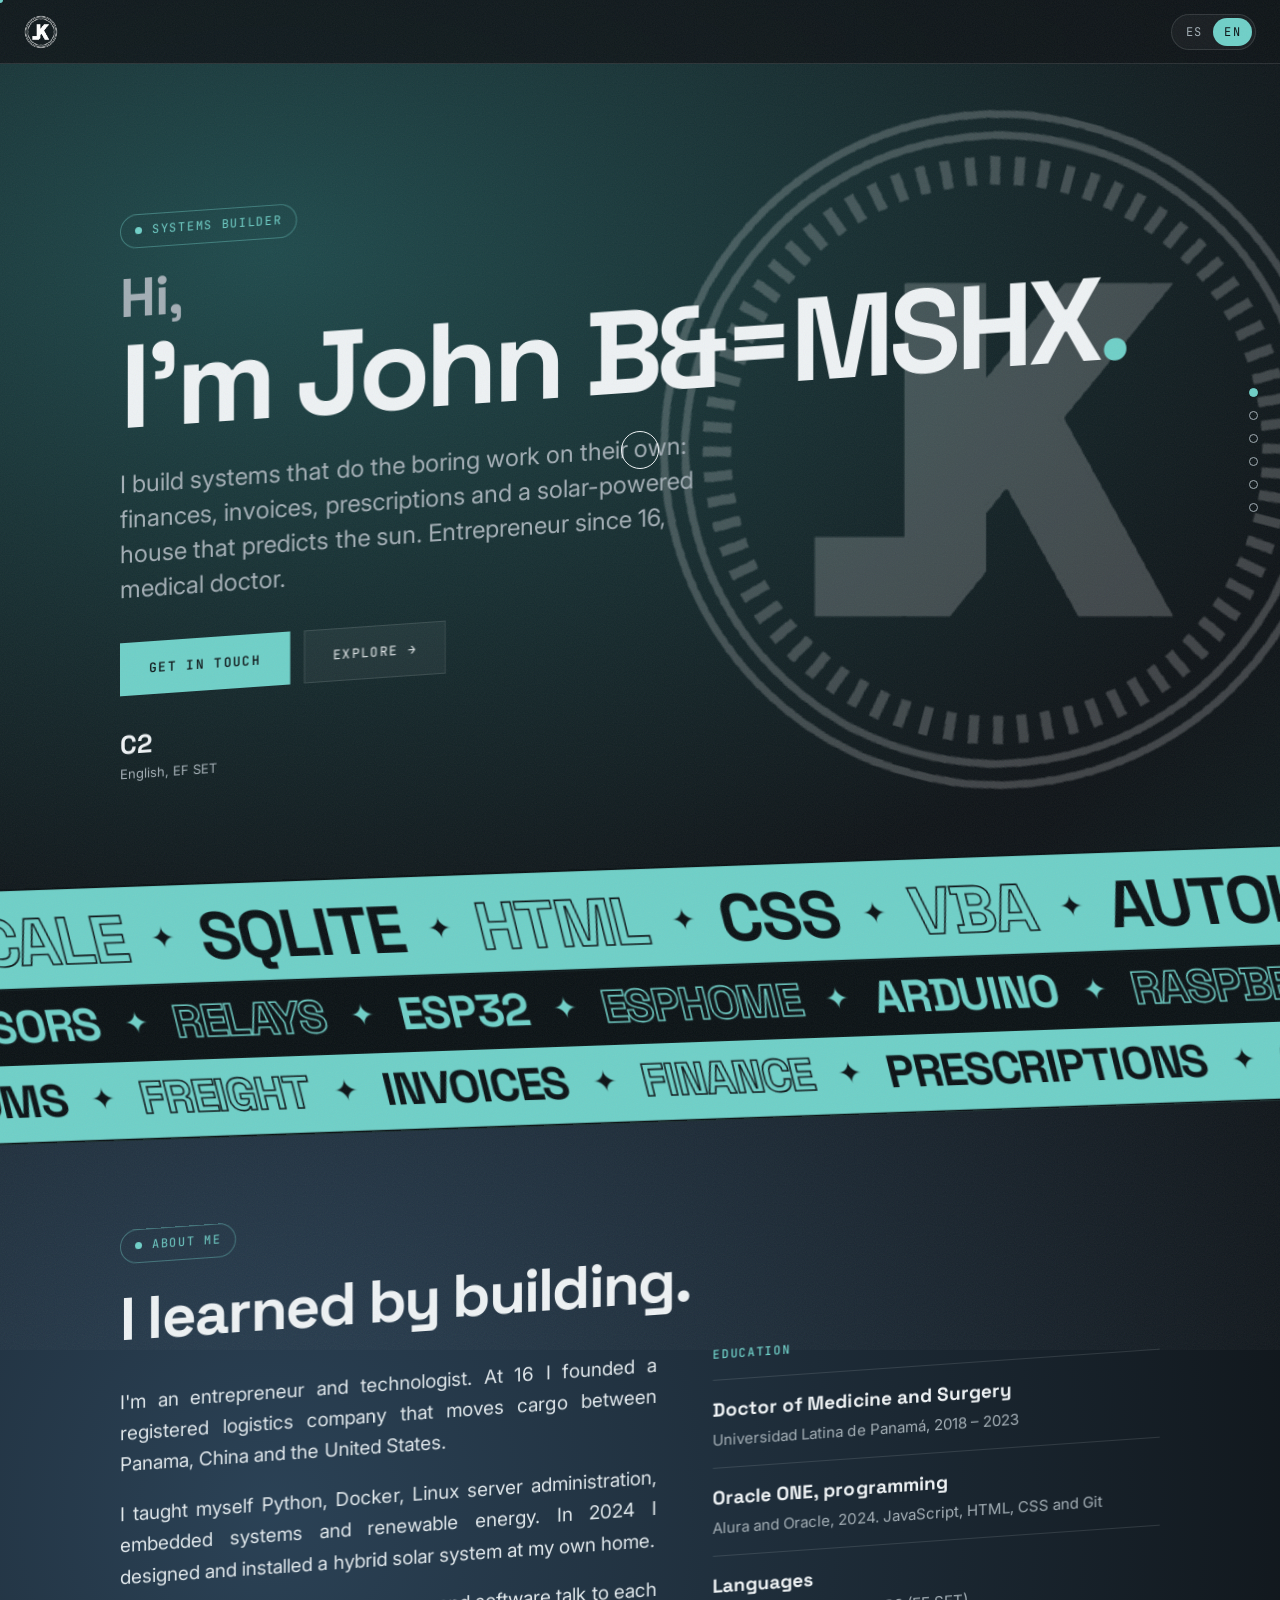
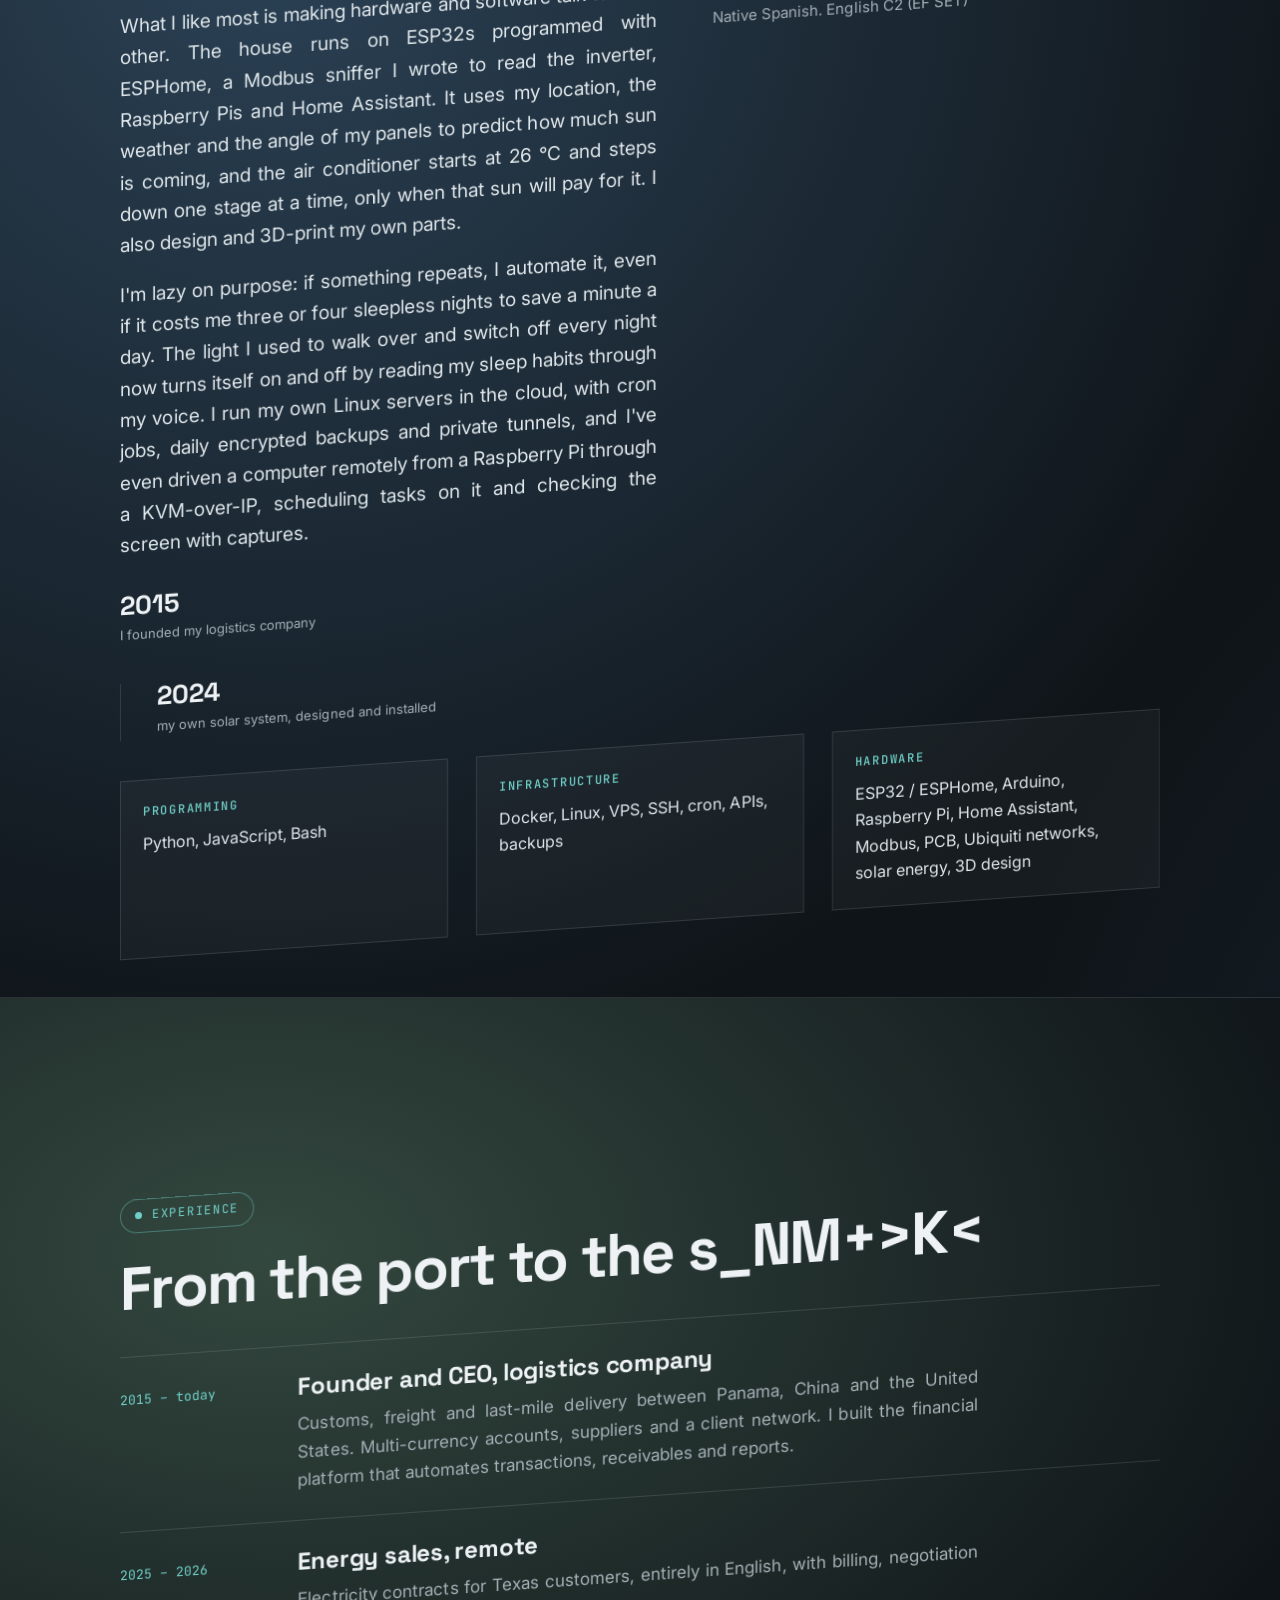
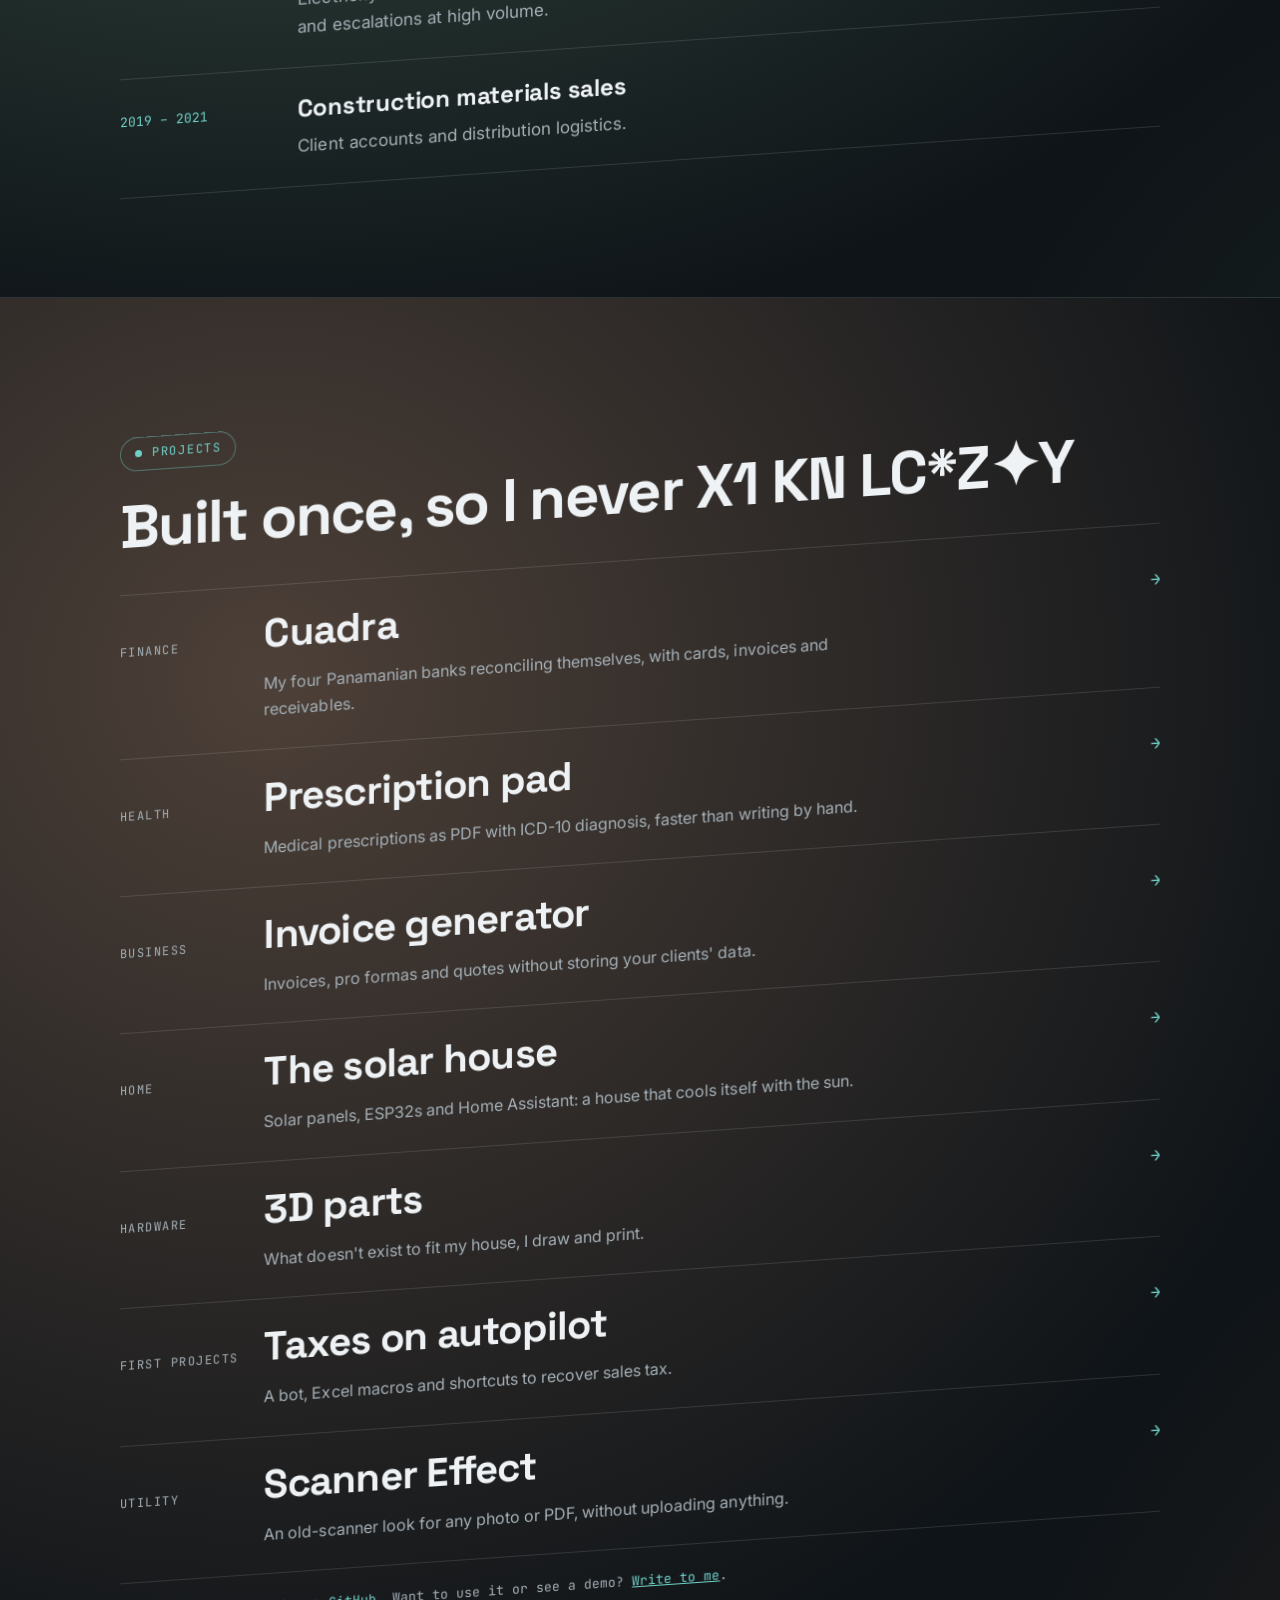
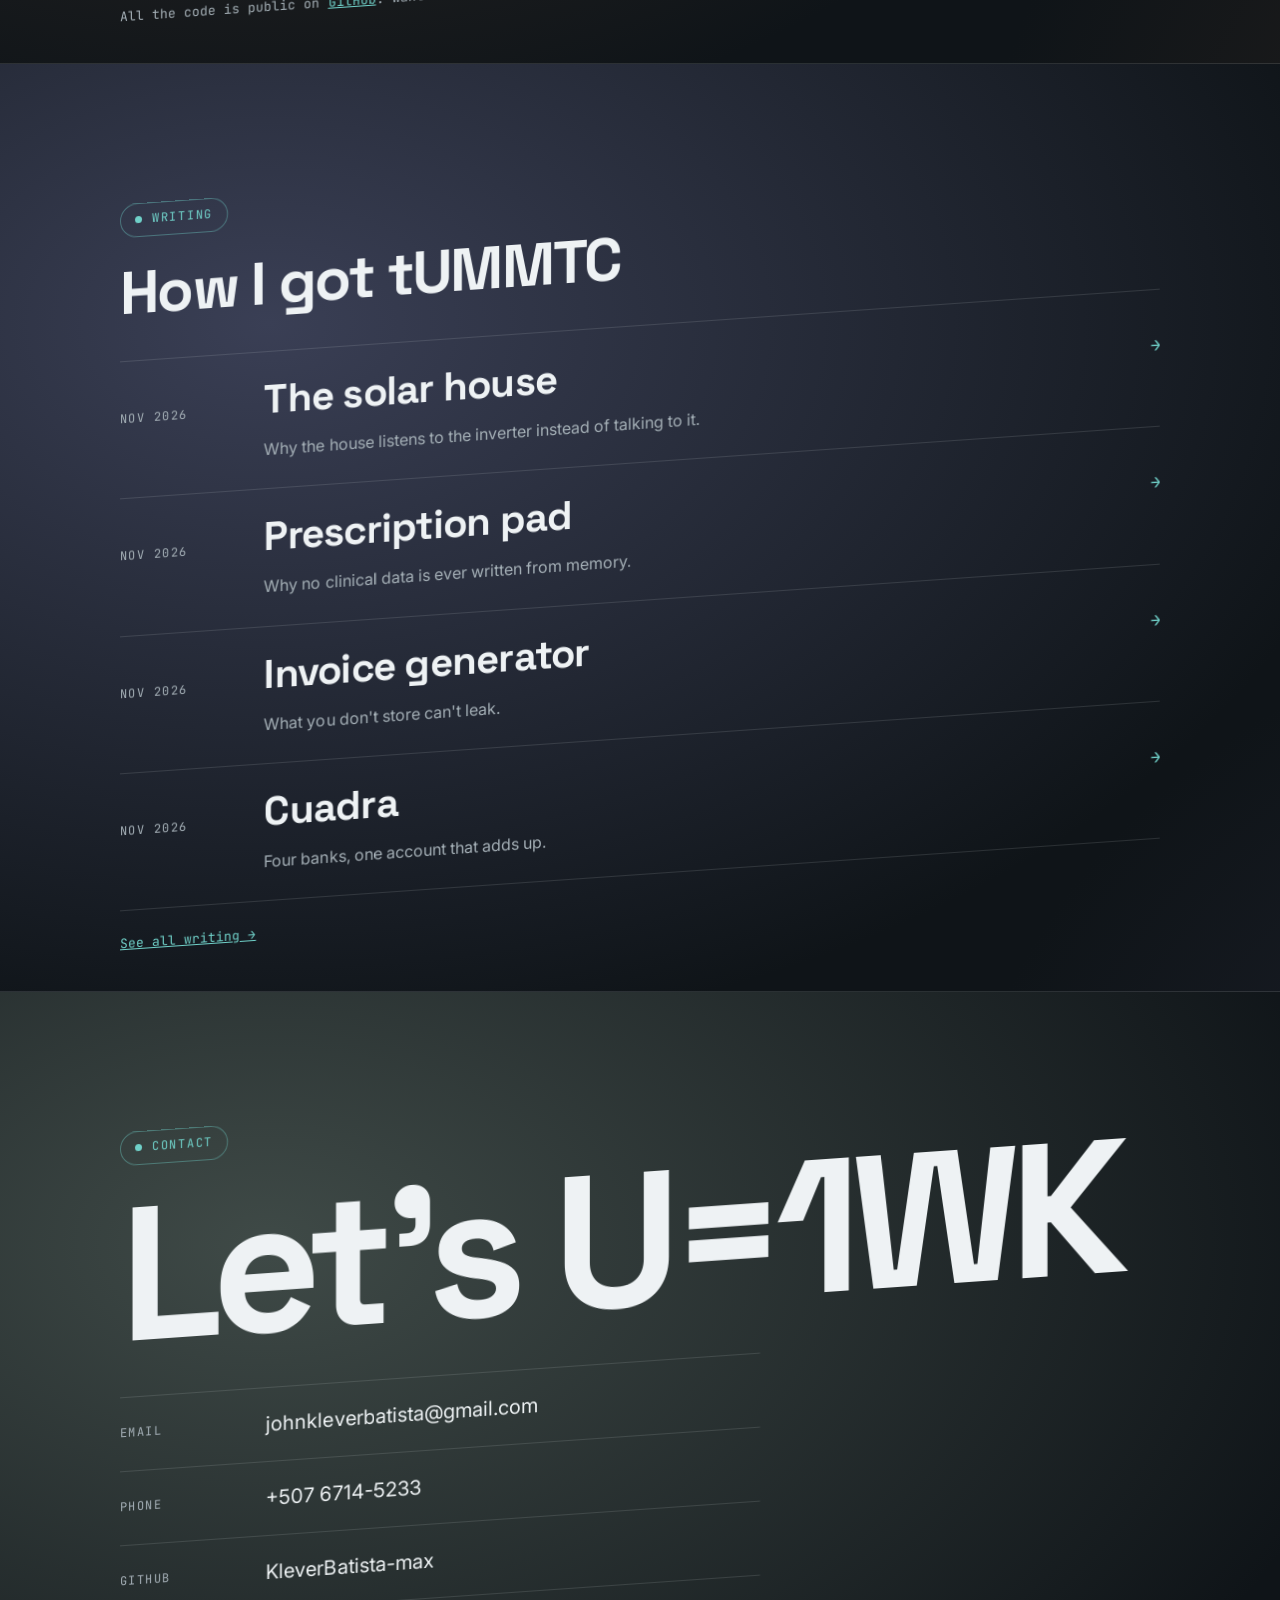
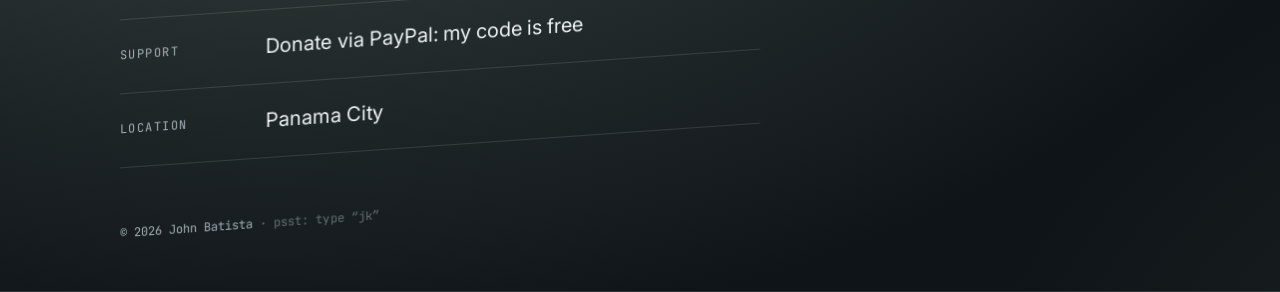
==== index.html @ 3dbb7e58 "Public-code wording everywhere; add the shared memory post" ====
<!doctype html>
<html lang="es" data-en-title="John Batista · Systems builder">
<head>
<meta charset="utf-8">
<meta name="viewport" content="width=device-width, initial-scale=1">
<title>John Batista</title>
<meta name="description" content="Constructor de sistemas con título de Doctor en Medicina. Apps de finanzas, facturas y recetas, en Panamá. · Systems builder and medical doctor in Panama.">
<meta name="theme-color" content="#0f1418">
<link rel="icon" href="favicon.ico" sizes="any">
<link rel="icon" type="image/png" sizes="32x32" href="assets/favicon-32.png">
<link rel="icon" type="image/png" sizes="192x192" href="assets/icon-192.png">
<link rel="apple-touch-icon" href="assets/apple-touch-icon.png">
<link rel="manifest" href="site.webmanifest">
<link rel="preconnect" href="https://fonts.googleapis.com"><link rel="preconnect" href="https://fonts.gstatic.com" crossorigin>
<link rel="stylesheet" href="https://fonts.googleapis.com/css2?family=Inter:wght@400;500;600&family=Space+Grotesk:wght@500;700&family=JetBrains+Mono:wght@400;500&display=swap">
<link rel="stylesheet" href="assets/home.css?v=40">
<link rel="stylesheet" href="assets/fx.css?v=20">
<script>try{var l=localStorage.getItem('lang')||((navigator.language||'es').slice(0,2)==='es'?'es':'en');document.documentElement.lang=l;document.documentElement.classList.add('l-'+l)}catch(e){}</script>
</head>
<body>
<header class="top">
  <a class="brand" href="#inicio" aria-label="JK, inicio"><img src="assets/logo.png" alt="" width="34" height="34"></a>
  <button class="lang" type="button" aria-label="Cambiar idioma / Change language"><span data-l="es">ES</span><span data-l="en">EN</span></button>
</header>
<div class="dots" aria-hidden="true">
  <a href="#inicio" class="on"></a><a href="#sobre"></a><a href="#experiencia"></a><a href="#proyectos"></a><a href="#escritos"></a><a href="#contacto"></a>
</div>

<main>
<section class="panel" id="inicio">
  <div class="seal-art" aria-hidden="true"><img class="seal-ring" src="assets/seal-ring.png" alt=""><img class="seal-jk" src="assets/seal-jk.png" alt=""></div>
  <div class="inner">
    <span class="label" data-en="Systems builder">Constructor de sistemas</span>
    <h1><span data-en="Hi,">Hola,</span><b class="scramble" data-en="I'm John Batista">soy John Batista</b></h1>
    <p class="tag" data-en="I build systems that do the boring work on their own: finances, invoices, prescriptions and a solar-powered house that predicts the sun. Entrepreneur since 16, medical doctor.">Hago sistemas que hacen solos el trabajo aburrido: finanzas, facturas, recetas y una casa solar que predice el sol. Empresario desde los 16 años, doctor en medicina.</p>
    <div class="btns"><a class="btn main mag" href="#contacto" data-en="Get in touch">Contactar</a><a class="btn mag" href="#proyectos" data-en="Explore →">Explorar →</a></div>
    <div class="fact hero-fact"><b>C2</b><span data-en="English, EF SET">inglés, EF SET</span></div>
  </div>
  <p class="hint" aria-hidden="true" data-en="click anywhere ✦">haz clic donde sea ✦</p>
</section>

<div class="marquee" aria-hidden="true">
  <div class="row r1"><div class="track"><span>PYTHON</span><i>✦</i><span>JAVASCRIPT</span><i>✦</i><span>BASH</span><i>✦</i><span>DOCKER</span><i>✦</i><span>LINUX</span><i>✦</i><span>CRON</span><i>✦</i><span>SSH</span><i>✦</i><span>VPS</span><i>✦</i><span>APIS</span><i>✦</i><span>SELENIUM</span><i>✦</i><span>GIT</span><i>✦</i><span>TAILSCALE</span><i>✦</i><span>SQLITE</span><i>✦</i><span>HTML</span><i>✦</i><span>CSS</span><i>✦</i><span>VBA</span><i>✦</i><span>AUTOHOTKEY</span><i>✦</i><span data-en="ENCRYPTED BACKUPS">RESPALDOS CIFRADOS</span><i>✦</i><span data-en="SERVERS">SERVIDORES</span><i>✦</i><span data-en="AUTOMATE EVERYTHING">AUTOMATIZAR TODO</span><i>✦</i></div></div>
  <div class="row r2"><div class="track"><span>ESP32</span><i>✦</i><span>ESPHOME</span><i>✦</i><span>ARDUINO</span><i>✦</i><span>RASPBERRY PI</span><i>✦</i><span>HOME ASSISTANT</span><i>✦</i><span>MODBUS</span><i>✦</i><span>RS485</span><i>✦</i><span>ZIGBEE</span><i>✦</i><span>MQTT</span><i>✦</i><span>BROADLINK</span><i>✦</i><span>PCB</span><i>✦</i><span>UBIQUITI</span><i>✦</i><span>FUSION 360</span><i>✦</i><span>AUTOCAD</span><i>✦</i><span data-en="3D PRINTING">IMPRESIÓN 3D</span><i>✦</i><span data-en="SOLAR ENERGY">ENERGÍA SOLAR</span><i>✦</i><span data-en="INVERTERS">INVERSORES</span><i>✦</i><span data-en="BATTERIES">BATERÍAS</span><i>✦</i><span data-en="SENSORS">SENSORES</span><i>✦</i><span data-en="RELAYS">RELÉS</span><i>✦</i></div></div>
  <div class="row r3"><div class="track"><span data-en="MEDICINE">MEDICINA</span><i>✦</i><span data-en="LOGISTICS">LOGÍSTICA</span><i>✦</i><span data-en="CUSTOMS">ADUANA</span><i>✦</i><span data-en="FREIGHT">CARGA</span><i>✦</i><span data-en="INVOICES">FACTURAS</span><i>✦</i><span data-en="FINANCE">FINANZAS</span><i>✦</i><span data-en="PRESCRIPTIONS">RECETAS</span><i>✦</i><span>CIE-10</span><i>✦</i><span data-en="BANKS">BANCOS</span><i>✦</i><span data-en="RECEIVABLES">CUENTAS POR COBRAR</span><i>✦</i><span data-en="ENGLISH C2">INGLÉS C2</span><i>✦</i><span data-en="ENTREPRENEURSHIP">EMPRENDER</span><i>✦</i><span data-en="LAZY ON PURPOSE">VAGO A PROPÓSITO</span><i>✦</i><span data-en="BUILT ONCE">LO HAGO UNA VEZ</span><i>✦</i><span data-en="PANAMA">PANAMÁ</span><i>✦</i><span>EXCEL</span><i>✦</i><span>OUTLOOK</span><i>✦</i><span>AMAZON</span><i>✦</i><span>EBAY</span><i>✦</i><span>YAPPY</span><i>✦</i></div></div>
</div>

<section class="panel" id="sobre">
  <div class="inner">
    <span class="label" data-en="About me">Sobre mí</span>
    <h2 class="scramble" data-en="I learned by building.">Aprendí construyendo.</h2>
    <div class="cols">
      <div>
        <p data-en="I'm an entrepreneur and technologist. At 16 I founded a registered logistics company that moves cargo between Panama, China and the United States.">Soy emprendedor y tecnólogo. A los 16 años fundé una empresa de logística registrada que mueve carga entre Panamá, China y Estados Unidos.</p>
        <p data-en="I taught myself Python, Docker, Linux server administration, embedded systems and renewable energy. In 2024 I designed and installed a hybrid solar system at my own home.">Aprendí solo Python, Docker, administración de servidores Linux, sistemas embebidos y energía renovable. En 2024 diseñé e instalé yo mismo un sistema solar híbrido en mi casa.</p>
        <p data-en="What I like most is making hardware and software talk to each other. The house runs on ESP32s programmed with ESPHome, a Modbus sniffer I wrote to read the inverter, Raspberry Pis and Home Assistant. It uses my location, the weather and the angle of my panels to predict how much sun is coming, and the air conditioner starts at 26 °C and steps down one stage at a time, only when that sun will pay for it. I also design and 3D-print my own parts.">Lo que más me gusta es que el hardware y el software se hablen. La casa funciona con ESP32 programados con ESPHome, un sniffer Modbus que escribí para leer el inversor, Raspberry Pi y Home Assistant. Usa mi ubicación, el clima y el ángulo de mis paneles para predecir cuánto sol va a haber, y el aire acondicionado arranca en 26 °C y baja escalonado, una etapa a la vez, solo cuando ese sol lo va a pagar. También diseño e imprimo mis propias piezas en 3D.</p>
        <p data-en="I'm lazy on purpose: if something repeats, I automate it, even if it costs me three or four sleepless nights to save a minute a day. The light I used to walk over and switch off every night now turns itself on and off by reading my sleep habits through my voice. I run my own Linux servers in the cloud, with cron jobs, daily encrypted backups and private tunnels, and I've even driven a computer remotely from a Raspberry Pi through a KVM-over-IP, scheduling tasks on it and checking the screen with captures.">Soy vago a propósito: si algo se repite, lo automatizo, aunque me cueste tres o cuatro noches sin dormir para ahorrar un minuto al día. El foco que antes caminaba a apagar cada noche ahora se prende y se apaga solo, leyendo mis hábitos de sueño con la voz. Administro mis propios servidores Linux en la nube, con cron, respaldos cifrados diarios y túneles privados, y hasta he manejado una computadora a distancia desde una Raspberry Pi con un KVM por IP, programando tareas y verificando la pantalla con capturas.</p>
        <div class="stats">
          <div class="fact"><b>2015</b><span data-en="I founded my logistics company">fundé mi empresa de logística</span></div>
          <div class="fact"><b>2024</b><span data-en="my own solar system, designed and installed">mi propio sistema solar, diseñado e instalado</span></div>
        </div>
      </div>
      <div class="side">
        <h3 data-en="Education">Formación</h3>
        <div><b data-en="Doctor of Medicine and Surgery">Doctor en Medicina y Cirugía</b><span data-en="Universidad Latina de Panamá, 2018 – 2023">Universidad Latina de Panamá, 2018 – 2023</span></div>
        <div><b data-en="Oracle ONE, programming">Oracle ONE, programación</b><span data-en="Alura and Oracle, 2024. JavaScript, HTML, CSS and Git">Alura y Oracle, 2024. JavaScript, HTML, CSS y Git</span></div>
        <div><b data-en="Languages">Idiomas</b><span data-en="Native Spanish. English C2 (EF SET)">Español nativo. Inglés C2 (EF SET)</span></div>
      </div>
    </div>
    <div class="skills">
      <div class="tilt"><h3 data-en="Programming">Programación</h3><p>Python, JavaScript, Bash</p></div>
      <div class="tilt"><h3 data-en="Infrastructure">Infraestructura</h3><p>Docker, Linux, VPS, SSH, cron, APIs, backups</p></div>
      <div class="tilt"><h3>Hardware</h3><p data-en="ESP32 / ESPHome, Arduino, Raspberry Pi, Home Assistant, Modbus, PCB, Ubiquiti networks, solar energy, 3D design">ESP32 / ESPHome, Arduino, Raspberry Pi, Home Assistant, Modbus, PCB, redes Ubiquiti, energía solar, diseño 3D</p></div>
    </div>
  </div>
</section>

<section class="panel" id="experiencia">
  <div class="inner">
    <span class="label" data-en="Experience">Experiencia</span>
    <h2 class="scramble" data-en="From the port to the servers.">Del puerto a los servidores.</h2>
    <div class="tl">
      <div class="e"><div class="w" data-en="2015 – today">2015 – hoy</div><div><b data-en="Founder and CEO, logistics company">Fundador y CEO, empresa de logística</b><p data-en="Customs, freight and last-mile delivery between Panama, China and the United States. Multi-currency accounts, suppliers and a client network. I built the financial platform that automates transactions, receivables and reports.">Aduana, flete y entrega final entre Panamá, China y Estados Unidos. Cuentas en varias monedas, proveedores y una red de clientes. Desarrollé la plataforma financiera que automatiza transacciones, cuentas por cobrar y reportes.</p></div></div>
      <div class="e"><div class="w">2025 – 2026</div><div><b data-en="Energy sales, remote">Ventas de energía, remoto</b><p data-en="Electricity contracts for Texas customers, entirely in English, with billing, negotiation and escalations at high volume.">Contratos de electricidad para clientes de Texas, todo en inglés, con facturación, negociación y escalamientos en alto volumen.</p></div></div>
      <div class="e"><div class="w">2019 – 2021</div><div><b data-en="Construction materials sales">Ventas de materiales de construcción</b><p data-en="Client accounts and distribution logistics.">Cuentas de clientes y logística de distribución.</p></div></div>
    </div>
  </div>
</section>

<section class="panel" id="proyectos">
  <div class="inner">
    <span class="label" data-en="Projects">Proyectos</span>
    <h2 class="scramble" data-en="Built once, so I never do it again.">Lo hice una vez para no hacerlo más.</h2>
    <div class="big">
      <a class="item" href="blog/cuadra.html"><span class="k" data-en="FINANCE">FINANZAS</span><span class="t glitch" data-text="Cuadra">Cuadra</span><span class="go">→</span><span class="d" data-en="My four Panamanian banks reconciling themselves, with cards, invoices and receivables.">Mis cuatro bancos de Panamá cuadrando solos, con tarjetas, facturas y cuentas por cobrar.</span></a>
      <a class="item" href="blog/recetario.html"><span class="k" data-en="HEALTH">SALUD</span><span class="t glitch" data-text="Recetario" data-en="Prescription pad">Recetario</span><span class="go">→</span><span class="d" data-en="Medical prescriptions as PDF with ICD-10 diagnosis, faster than writing by hand.">Recetas médicas en PDF con diagnóstico CIE-10, más rápidas que a mano.</span></a>
      <a class="item" href="blog/facturas.html"><span class="k" data-en="BUSINESS">NEGOCIO</span><span class="t glitch" data-text="Generador de facturas" data-en="Invoice generator">Generador de facturas</span><span class="go">→</span><span class="d" data-en="Invoices, pro formas and quotes without storing your clients' data.">Facturas, proformas y cotizaciones sin guardar los datos de tus clientes.</span></a>
      <a class="item" href="blog/casa-solar.html"><span class="k" data-en="HOME">CASA</span><span class="t glitch" data-text="La casa solar" data-en="The solar house">La casa solar</span><span class="go">→</span><span class="d" data-en="Solar panels, ESP32s and Home Assistant: a house that cools itself with the sun.">Paneles solares, ESP32 y Home Assistant: una casa que se enfría con el sol.</span></a>
      <a class="item" href="blog/piezas-3d.html"><span class="k" data-en="HARDWARE">HARDWARE</span><span class="t glitch" data-text="Piezas 3D" data-en="3D parts">Piezas 3D</span><span class="go">→</span><span class="d" data-en="What doesn't exist to fit my house, I draw and print.">Lo que no existe a la medida de mi casa, lo dibujo y lo imprimo.</span></a>
      <a class="item" href="blog/tax-refund.html"><span class="k" data-en="FIRST PROJECTS">PRIMEROS PROYECTOS</span><span class="t glitch" data-text="Impuestos en automático" data-en="Taxes on autopilot">Impuestos en automático</span><span class="go">→</span><span class="d" data-en="A bot, Excel macros and shortcuts to recover sales tax.">Un bot, macros de Excel y atajos para recuperar impuestos de ventas.</span></a>
      <a class="item" href="blog/scanner.html"><span class="k" data-en="UTILITY">UTILIDAD</span><span class="t glitch" data-text="Scanner Effect">Scanner Effect</span><span class="go">→</span><span class="d" data-en="An old-scanner look for any photo or PDF, without uploading anything.">Efecto de escáner viejo para cualquier foto o PDF, sin subir nada.</span></a>
    </div>
    <p class="code" data-en='All the code is public on <a href="https://github.com/KleverBatista-max" rel="noopener">GitHub</a>. Want to use it or see a demo? <a href="#contacto">Write to me</a>.'>Todo el código es público en <a href="https://github.com/KleverBatista-max" rel="noopener">GitHub</a>. ¿Quieres usarlo o ver una demostración? <a href="#contacto">Escríbeme</a>.</p>
  </div>
</section>

<section class="panel" id="escritos">
  <div class="inner">
    <span class="label" data-en="Writing">Escritos</span>
    <h2 class="scramble" data-en="How I got there.">Cómo llegué ahí.</h2>
    <div class="big">
      <a class="item" href="blog/casa-solar.html"><span class="k">NOV 2026</span><span class="t glitch" data-text="La casa solar" data-en="The solar house">La casa solar</span><span class="go">→</span><span class="d" data-en="Why the house listens to the inverter instead of talking to it.">Por qué la casa escucha al inversor en vez de hablarle.</span></a>
      <a class="item" href="blog/recetario.html"><span class="k">NOV 2026</span><span class="t glitch" data-text="Recetario" data-en="Prescription pad">Recetario</span><span class="go">→</span><span class="d" data-en="Why no clinical data is ever written from memory.">Por qué ningún dato clínico se escribe de memoria.</span></a>
      <a class="item" href="blog/facturas.html"><span class="k">NOV 2026</span><span class="t glitch" data-text="Generador de facturas" data-en="Invoice generator">Generador de facturas</span><span class="go">→</span><span class="d" data-en="What you don't store can't leak.">Lo que no guardas no se puede filtrar.</span></a>
      <a class="item" href="blog/cuadra.html"><span class="k">NOV 2026</span><span class="t glitch" data-text="Cuadra">Cuadra</span><span class="go">→</span><span class="d" data-en="Four banks, one account that adds up.">Cuatro bancos, una sola cuenta que cuadra.</span></a>
    </div>
    <p class="code"><a href="blog/" data-en="See all writing →">Ver todos los escritos →</a></p>
  </div>
</section>

<section class="panel" id="contacto">
  <div class="inner">
    <span class="label" data-en="Contact">Contacto</span>
    <h2 class="huge scramble" data-en="Let's talk.">Hablemos.</h2>
    <dl class="contact">
      <a class="mag-row" href="mailto:johnkleverbatista@gmail.com"><dt data-en="Email">Correo</dt><dd>johnkleverbatista@gmail.com</dd></a>
      <a class="mag-row" href="tel:+50767145233"><dt data-en="Phone">Teléfono</dt><dd>+507 6714-5233</dd></a>
      <a class="mag-row" href="https://github.com/KleverBatista-max"><dt>GitHub</dt><dd>KleverBatista-max</dd></a>
      <a class="mag-row" href="https://www.paypal.com/donate/?business=johnkleverbatista%40hotmail.com&no_recurring=0&currency_code=USD" rel="noopener"><dt data-en="Support">Apoyar</dt><dd data-en="Donate via PayPal: my code is free">Dona por PayPal: mi código es gratis</dd></a>
      <div><dt data-en="Location">Ubicación</dt><dd data-en="Panama City">Ciudad de Panamá</dd></div>
    </dl>
    <p class="foot">© 2026 John Batista <span class="egg" data-en="· psst: type “jk”">· psst: escribe «jk»</span></p>
  </div>
</section>
</main>

<script>
(function () {
  var dots = document.querySelectorAll('.dots a');
  var panels = document.querySelectorAll('.panel');
  if (!('IntersectionObserver' in window)) return;
  var io = new IntersectionObserver(function (es) {
    es.forEach(function (e) {
      if (e.isIntersecting) {
        dots.forEach(function (d) { d.classList.toggle('on', d.getAttribute('href') === '#' + e.target.id); });
      }
    });
  }, { threshold: 0.5 });
  panels.forEach(function (p) { io.observe(p); });
})();
</script>
<script src="assets/fx.js?v=20"></script>
</body>
</html>
---- assets/home.css ----
/* Portada: paneles de pantalla completa, cada uno con su campo de color; el sello JK es la imagen principal. */
:root {
  --bg: #0f1418; --ink: #eef2f4; --mute: #a3aeb5; --line: rgb(238 242 244 / .12);
  --accent: #6fd0c8; --accent-strong: #19a99f;
  --f-hero: #1f4a4c; --f-about: #2b4256; --f-exp: #33483f; --f-proj: #4d4038; --f-write: #3a3f55; --f-contact: #3f4a47;
  --head: "Space Grotesk", "Helvetica Neue", Arial, sans-serif;
  --body: "Inter", "Helvetica Neue", Arial, sans-serif;
  --mono: "JetBrains Mono", ui-monospace, Menlo, monospace;
  color-scheme: dark;
}
* { box-sizing: border-box; }
html { scroll-behavior: smooth; scroll-snap-type: y proximity; }
body { margin: 0; background: var(--bg); color: var(--ink); font-family: var(--body); font-size: 17px; line-height: 1.65; }
a { color: inherit; }
a:focus-visible, button:focus-visible { outline: 2px solid var(--accent); outline-offset: 3px; }

.top { position: fixed; inset: 0 0 auto 0; z-index: 20; height: 64px; display: flex; align-items: center; gap: 28px; padding: 0 max(24px, env(safe-area-inset-left,0px)); background: rgb(15 20 24 / .82); backdrop-filter: blur(10px); border-bottom: 1px solid var(--line); }
.top .brand { display: flex; align-items: center; gap: 10px; text-decoration: none; font-family: var(--head); font-weight: 700; font-size: 20px; letter-spacing: -.01em; }
.top .brand img { width: 34px; height: 34px; filter: invert(1); }
.top nav { display: flex; gap: 28px; font-size: 15px; }
.top nav a { text-decoration: none; color: var(--mute); }
.top nav a:hover { color: var(--ink); }
@media (max-width: 720px) { .top nav { display: none; } }

.dots { position: fixed; right: 22px; top: 50%; transform: translateY(-50%); z-index: 20; display: grid; gap: 14px; }
.dots a { width: 9px; height: 9px; border-radius: 50%; border: 1px solid var(--mute); display: block; }
.dots a.on { background: var(--accent); border-color: var(--accent); }
@media (max-width: 720px) { .dots { display: none; } }

.panel { position: relative; min-height: 100svh; scroll-snap-align: start; display: flex; align-items: center; padding: 104px max(24px, env(safe-area-inset-left,0px)) 72px; overflow: hidden; isolation: isolate; border-bottom: 1px solid var(--line);
  background: radial-gradient(ellipse 90% 80% at 15% 20%, var(--field) 0%, transparent 70%), radial-gradient(ellipse 60% 70% at 95% 90%, color-mix(in srgb, var(--field) 55%, #000) 0%, transparent 70%), var(--bg); }
.inner { width: 100%; max-width: 1040px; margin: 0 auto; position: relative; z-index: 2; }
.label { display: inline-block; font-family: var(--mono); font-size: 12px; letter-spacing: .14em; text-transform: uppercase; color: var(--accent); border: 1px solid rgb(111 208 200 / .4); border-radius: 999px; padding: 6px 14px; margin-bottom: 24px; }
h2 { font-family: var(--head); font-weight: 700; font-size: clamp(34px, 5.5vw, 60px); line-height: 1.05; letter-spacing: -.03em; margin: 0 0 36px; text-wrap: balance; }

/* Hero */
#inicio { --field: var(--f-hero); }
#inicio::before { content: ""; position: absolute; right: -8vw; top: 50%; width: min(78vh, 62vw); aspect-ratio: 1; transform: translateY(-50%); background: url("logo.png") center/contain no-repeat; filter: invert(1); opacity: .16; z-index: 0; }
#inicio h1 { font-family: var(--head); font-weight: 700; font-size: clamp(52px, 10vw, 118px); line-height: .96; letter-spacing: -.045em; margin: 0 0 24px; text-wrap: balance; }
#inicio h1 span { display: block; color: var(--mute); font-size: .46em; letter-spacing: -.02em; margin-bottom: 6px; }
.tag { font-size: clamp(19px, 2.4vw, 24px); color: var(--mute); max-width: 24em; margin: 0 0 36px; line-height: 1.45; }
.btns { display: flex; gap: 14px; flex-wrap: wrap; }
.btn { font-family: var(--mono); font-size: 13px; letter-spacing: .1em; text-transform: uppercase; text-decoration: none; padding: 15px 28px; border: 1px solid var(--line); background: rgb(238 242 244 / .05); transition: background .2s, border-color .2s; }
.btn.main { background: var(--accent); color: #0b1215; border-color: var(--accent); font-weight: 500; }
.btn:hover { border-color: var(--accent); background: rgb(111 208 200 / .12); }
.btn.main:hover { background: #8adcd5; }
.facts { position: absolute; left: 0; right: 0; bottom: 36px; z-index: 2; }
.facts .inner { display: flex; gap: 36px; flex-wrap: wrap; }
.fact b { display: block; font-family: var(--head); font-size: 26px; line-height: 1.1; }
.fact span { font-size: 13px; color: var(--mute); }
.fact + .fact { padding-left: 36px; border-left: 1px solid var(--line); }
@media (max-width: 720px) { .facts { position: static; margin-top: 40px; } .fact + .fact { padding-left: 24px; } .facts .inner { gap: 24px; } #inicio { align-items: flex-start; } }

#sobre { --field: var(--f-about); }
#experiencia { --field: var(--f-exp); }
#proyectos { --field: var(--f-proj); }
#escritos { --field: var(--f-write); }
#contacto { --field: var(--f-contact); }

.cols { display: grid; grid-template-columns: 1.2fr 1fr; gap: 56px; }
@media (max-width: 860px) { .cols { grid-template-columns: 1fr; gap: 32px; } }
.cols p { font-size: 19px; margin: 0 0 18px; color: #dfe6ea; max-width: 34em; }
.side h3 { font-family: var(--mono); font-size: 12px; letter-spacing: .14em; text-transform: uppercase; color: var(--accent); margin: 0 0 14px; font-weight: 500; }
.side div { padding: 14px 0; border-top: 1px solid var(--line); }
.side b { display: block; font-family: var(--head); font-size: 19px; }
.side span { color: var(--mute); font-size: 15px; }

.tl { display: grid; gap: 0; }
.tl .e { display: grid; grid-template-columns: 150px 1fr; gap: 28px; padding: 26px 0; border-top: 1px solid var(--line); }
.tl .e:last-child { border-bottom: 1px solid var(--line); }
.tl .w { font-family: var(--mono); font-size: 13px; color: var(--accent); padding-top: 6px; }
.tl b { font-family: var(--head); font-size: 24px; line-height: 1.25; display: block; letter-spacing: -.01em; }
.tl p { margin: 8px 0 0; color: var(--mute); max-width: 40em; }
@media (max-width: 720px) { .tl .e { grid-template-columns: 1fr; gap: 6px; } }

.big { display: grid; }
.big a.item { display: grid; grid-template-columns: 120px 1fr auto; gap: 24px; align-items: baseline; padding: 26px 0; border-top: 1px solid var(--line); text-decoration: none; transition: padding-left .25s; }
.big a.item:last-child { border-bottom: 1px solid var(--line); }
.big a.item:hover { padding-left: 14px; }
.big a.item:hover .t { color: var(--accent); }
.big .k { font-family: var(--mono); font-size: 12px; letter-spacing: .12em; color: var(--mute); }
.big .t { font-family: var(--head); font-weight: 700; font-size: clamp(26px, 3.6vw, 40px); letter-spacing: -.02em; line-height: 1.1; transition: color .2s; }
.big .d { grid-column: 2; color: var(--mute); max-width: 38em; font-size: 16px; margin-top: -10px; }
.big .go { font-family: var(--mono); color: var(--accent); }
@media (max-width: 720px) { .big a.item { grid-template-columns: 1fr; gap: 4px; } .big .d { grid-column: 1; margin-top: 0; } .big .go { display: none; } }
.code { margin: 22px 0 0; font-family: var(--mono); font-size: 13px; color: var(--mute); }
.code a { color: var(--accent); }

.skills { display: grid; grid-template-columns: repeat(auto-fit, minmax(210px, 1fr)); gap: 28px; margin-top: 40px; }
.skills h3 { font-family: var(--mono); font-size: 12px; letter-spacing: .14em; text-transform: uppercase; color: var(--accent); margin: 0 0 8px; font-weight: 500; }
.skills p { margin: 0; color: #dfe6ea; font-size: 16px; }

.contact { display: grid; gap: 0; max-width: 640px; }
.contact a, .contact div { display: grid; grid-template-columns: 130px 1fr; gap: 16px; padding: 20px 0; border-top: 1px solid var(--line); text-decoration: none; font-size: 20px; }
.contact > :last-child { border-bottom: 1px solid var(--line); }
.contact dt { font-family: var(--mono); font-size: 12px; letter-spacing: .12em; text-transform: uppercase; color: var(--mute); padding-top: 6px; }
.contact a:hover dd { color: var(--accent); }
.contact dd { margin: 0; overflow-wrap: anywhere; }
.foot { margin-top: 56px; font-family: var(--mono); font-size: 12px; color: var(--mute); }
@media (prefers-reduced-motion: reduce) { html { scroll-behavior: auto; scroll-snap-type: none; } * { transition: none !important; } }

/* ---------- Movimiento ---------- */
.progress { position: fixed; top: 0; left: 0; right: 0; height: 2px; background: var(--accent); transform-origin: 0 50%; transform: scaleX(0); z-index: 30; }
#inicio::before { display: none; }
.seal-art { position: absolute; right: -6vw; top: 50%; width: min(80vh, 64vw); aspect-ratio: 1; margin-top: calc(min(80vh, 64vw) / -2); z-index: 0; pointer-events: none; opacity: .2; transform: translate3d(var(--px,0), var(--py,0), 0); transition: transform .5s cubic-bezier(.2,.7,.2,1); }
.seal-art img { position: absolute; inset: 0; width: 100%; height: 100%; filter: invert(1); }
.seal-ring { will-change: transform; }
.seal-jk { transform: translate3d(var(--jx,0), var(--jy,0), 0); transition: transform .6s cubic-bezier(.2,.7,.2,1); }
@keyframes spin { to { transform: rotate(360deg); } }
.fx .seal-art { animation: sealin 1.6s cubic-bezier(.2,.7,.2,1) both; }
@keyframes sealin { from { opacity: 0; scale: .86; } to { opacity: .2; scale: 1; } }

/* entrada del inicio */
.fx #inicio .label, .fx #inicio h1 span, .fx #inicio h1 b, .fx #inicio .tag, .fx #inicio .btns, .fx .fact { opacity: 0; transform: translateY(22px); animation: up .9s cubic-bezier(.2,.7,.2,1) forwards; }
#inicio h1 b { font-weight: inherit; display: block; }
.fx #inicio .label { animation-delay: .15s; }
.fx #inicio h1 span { animation-delay: .3s; }
.fx #inicio h1 b { animation-delay: .45s; }
.fx #inicio .tag { animation-delay: .65s; }
.fx #inicio .btns { animation-delay: .8s; }
.fx .fact:nth-child(1) { animation-delay: 1s; } .fx .fact:nth-child(2) { animation-delay: 1.1s; } .fx .fact:nth-child(3) { animation-delay: 1.2s; }
@keyframes up { to { opacity: 1; transform: none; } }

/* aparición al hacer scroll */
.fx .rv { opacity: 0; transform: translateY(26px); transition: opacity .8s cubic-bezier(.2,.7,.2,1), transform .8s cubic-bezier(.2,.7,.2,1); }
.fx .rv.in { opacity: 1; transform: none; }

/* detalles vivos */
.btn { position: relative; overflow: hidden; }
.btn.main::after { content: ""; position: absolute; inset: 0; background: linear-gradient(100deg, transparent 30%, rgb(255 255 255 / .45) 50%, transparent 70%); transform: translateX(-120%); animation: shine 4.5s ease-in-out 2s infinite; }
@keyframes shine { 0%, 70% { transform: translateX(-120%); } 100% { transform: translateX(120%); } }
.label { position: relative; }
.label::before { content: ""; display: inline-block; width: 7px; height: 7px; border-radius: 50%; background: var(--accent); margin-right: 10px; animation: pulse 2.4s ease-in-out infinite; }
@keyframes pulse { 50% { box-shadow: 0 0 0 6px rgb(111 208 200 / 0); opacity: .5; } 0% { box-shadow: 0 0 0 0 rgb(111 208 200 / .5); } }
.big a.item .go { transition: transform .25s; }
.big a.item:hover .go { transform: translateX(8px); }
.top nav a { position: relative; }
.top nav a::after { content: ""; position: absolute; left: 0; right: 0; bottom: -6px; height: 1px; background: var(--accent); transform: scaleX(0); transform-origin: left; transition: transform .25s; }
.top nav a:hover::after { transform: scaleX(1); }
.panel { background-size: 140% 140%, 140% 140%, auto; animation: drift 22s ease-in-out infinite alternate; }
@keyframes drift { from { background-position: 0% 0%, 100% 100%, 0 0; } to { background-position: 30% 20%, 70% 80%, 0 0; } }
@media (prefers-reduced-motion: reduce) { .seal-ring, .panel, .btn.main::after, .label::before { animation: none !important; } .seal-art { transition: none; } }

/* ---------- Más piquete (19 nov 2026) ---------- */
.fx .panel .inner { transform: skewY(var(--skew, 0deg)); will-change: transform; }
.panel::after { content: ""; position: absolute; inset: 0; z-index: 1; pointer-events: none; background: radial-gradient(420px circle at var(--mx, -999px) var(--my, -999px), rgb(111 208 200 / .13), transparent 70%); }
#inicio h1 b { color: var(--ink); }
#inicio h1 b::after { content: "."; color: var(--accent); }
.hint { position: absolute; right: max(24px, 4vw); bottom: 40px; z-index: 2; margin: 0; font-family: var(--mono); font-size: 12px; letter-spacing: .12em; text-transform: uppercase; color: var(--mute); opacity: 0; }
.fx .hint { animation: hint 2.6s ease-in-out 2.4s infinite; }
@keyframes hint { 0%, 100% { opacity: 0; transform: translateY(6px); } 30%, 70% { opacity: .9; transform: none; } }
@media (max-width: 720px) { .hint { display: none; } }

.marquee { position: relative; z-index: 3; overflow: hidden; padding: 0; background: var(--accent); color: #0b1215; transform: rotate(-2deg) scale(1.04); margin: -28px 0; border-block: 2px solid #0b1215; }
.marquee .row { overflow: hidden; padding: 12px 0; border-bottom: 2px solid #0b1215; }
.marquee .row:last-child { border-bottom: 0; }
.marquee .row.r1 { padding: 18px 0 12px; }
.marquee .row.r2 { background: #0b1215; color: var(--accent); }
.marquee .row.r3 { padding: 12px 0 16px; }
.marquee .track { display: flex; gap: 24px; width: max-content; align-items: center; white-space: nowrap; will-change: transform; }
.marquee span { font-family: var(--head); font-weight: 700; font-size: clamp(30px, 6vw, 64px); letter-spacing: -.03em; line-height: 1; }
.marquee .r2 span, .marquee .r3 span { font-size: clamp(22px, 4.2vw, 44px); }
.marquee span:nth-of-type(even) { color: transparent; -webkit-text-stroke: 1.5px #0b1215; }
.marquee .r2 span:nth-of-type(even) { -webkit-text-stroke: 1.5px var(--accent); }
.marquee i { font-style: normal; font-size: clamp(16px, 2.4vw, 28px); }
html:not(.fx) .marquee .track { animation: none; }

h2.huge { font-size: clamp(64px, 15vw, 190px); line-height: .9; letter-spacing: -.06em; }
.scramble { font-variant-ligatures: none; }

.glitch { position: relative; display: inline-block; }
.glitch::before, .glitch::after { content: attr(data-text); position: absolute; inset: 0; opacity: 0; pointer-events: none; }
.fx .big a.item:hover .glitch::before { opacity: .85; color: #ff3d6e; animation: g1 .35s steps(2) infinite; }
.fx .big a.item:hover .glitch::after { opacity: .85; color: #3dfff0; animation: g2 .35s steps(2) infinite; }
@keyframes g1 { 0% { clip-path: inset(10% 0 60% 0); transform: translate(-4px, -1px); } 50% { clip-path: inset(55% 0 12% 0); transform: translate(4px, 1px); } 100% { clip-path: inset(30% 0 40% 0); transform: translate(-2px, 2px); } }
@keyframes g2 { 0% { clip-path: inset(60% 0 8% 0); transform: translate(4px, 1px); } 50% { clip-path: inset(8% 0 70% 0); transform: translate(-4px, -2px); } 100% { clip-path: inset(40% 0 30% 0); transform: translate(3px, -1px); } }
.big a.item { position: relative; }
.big a.item::before { content: ""; position: absolute; inset: 0; z-index: -1; background: linear-gradient(90deg, rgb(111 208 200 / .12), transparent); transform: scaleX(0); transform-origin: left; transition: transform .45s cubic-bezier(.2,.7,.2,1); }
.big a.item:hover::before { transform: scaleX(1); }
.big a.item:hover .go { transform: translateX(14px) rotate(-45deg); }

.skills > div { padding: 22px; border: 1px solid var(--line); background: rgb(238 242 244 / .03); transition: transform .4s cubic-bezier(.2,.7,.2,1), border-color .3s; transform-style: preserve-3d; position: relative; overflow: hidden; }
.skills > div:hover { border-color: var(--accent); }
.skills > div::after { content: ""; position: absolute; inset: 0; pointer-events: none; background: radial-gradient(260px circle at var(--gx, 50%) var(--gy, 50%), rgb(111 208 200 / .2), transparent 70%); opacity: 0; transition: opacity .3s; }
.skills > div:hover::after { opacity: 1; }

.mag, .lang { will-change: transform; }
.contact a { transition: padding-left .3s cubic-bezier(.2,.7,.2,1); }
.contact a:hover { padding-left: 16px; }
.egg { opacity: .55; }
@media (hover: none) { .egg { display: none; } }
@media (prefers-reduced-motion: reduce) { .fx .panel .inner { transform: none; } .marquee .track { transform: none !important; } }
html, body { overflow-x: clip; }
@media (max-width: 720px) { #inicio { flex-wrap: wrap; align-content: flex-start; } #inicio .facts { width: 100%; } }

/* el bloque de datos (2015 / 2024 / C2) nunca debe pisar los botones, ni en pantallas bajitas */
.hero-fact { margin-top: 34px; }

/* datos de «Sobre mí» (2015 / 2024) */
.stats { display: flex; flex-wrap: wrap; gap: 36px; margin-top: 30px; }
.stats .fact + .fact { padding-left: 36px; border-left: 1px solid var(--line); }
@media (max-width: 720px) { .stats { gap: 24px; } .stats .fact + .fact { padding-left: 24px; } }

/* texto largo justificado, con guiones para que no queden huecos */
.cols p, .tl p, .post p, .post li { text-align: justify; text-justify: inter-word; hyphens: auto; -webkit-hyphens: auto; }
---- assets/fx.css ----
/* JK · encabezado mínimo, idioma y efectos compartidos (portada y blog). */
.brand .jk { font-family: var(--head); font-weight: 700; font-size: 22px; letter-spacing: -.04em; line-height: 1; }
.brand .jk i { font-style: normal; color: var(--accent); display: inline-block; }
.fx .brand .jk i { animation: blink 1.6s steps(1) infinite; }
@keyframes blink { 50% { opacity: .15; } }
.brand { transition: transform .35s cubic-bezier(.2,.7,.2,1); }
.brand img { transition: transform .8s cubic-bezier(.2,.7,.2,1); }
.brand:hover img { transform: rotate(-200deg) scale(1.08); }

.lang { margin-left: auto; position: relative; display: inline-flex; gap: 0; padding: 3px; border: 1px solid var(--line, var(--rule)); border-radius: 999px; background: rgb(238 242 244 / .04); color: var(--mute); font-family: var(--mono); font-size: 12px; letter-spacing: .1em; cursor: pointer; transition: transform .35s cubic-bezier(.2,.7,.2,1), border-color .2s; }
.lang span { padding: 6px 11px; border-radius: 999px; transition: background .25s, color .25s; }
.l-es .lang [data-l=es], .l-en .lang [data-l=en], html:not(.l-en) .lang [data-l=es] { background: var(--accent); color: #0b1215; }
.l-en .lang [data-l=es] { background: none; color: var(--mute); }
.lang:hover { border-color: var(--accent); }
.lang.flip { animation: flip .5s cubic-bezier(.2,.7,.2,1); }
@keyframes flip { 40% { transform: rotateX(90deg) scale(1.15); } }

/* bloques por idioma (artículos del blog) */
main[lang=en] { display: none; }
.l-en main[lang=en] { display: block; }
.l-en main[lang=es] { display: none; }

/* grano */
.grain { position: fixed; inset: -50%; z-index: 40; pointer-events: none; opacity: .07; background-image: url("data:image/svg+xml,%3Csvg xmlns='http://www.w3.org/2000/svg' width='160' height='160'%3E%3Cfilter id='n'%3E%3CfeTurbulence type='fractalNoise' baseFrequency='.9' numOctaves='3' stitchTiles='stitch'/%3E%3C/filter%3E%3Crect width='100%25' height='100%25' filter='url(%23n)'/%3E%3C/svg%3E"); animation: grain .5s steps(4) infinite; }
@keyframes grain { 0% { transform: translate(0,0); } 25% { transform: translate(-6%,4%); } 50% { transform: translate(5%,-7%); } 75% { transform: translate(-3%,-4%); } }

/* destello al cambiar de idioma / secreto */
.flash { position: fixed; inset: 0; z-index: 60; pointer-events: none; background: var(--accent); mix-blend-mode: difference; animation: flash .55s ease-out forwards; }
@keyframes flash { from { opacity: .9; } to { opacity: 0; } }

/* cursor propio */
.has-cur, .has-cur a, .has-cur button { cursor: none; }
.cur-dot, .cur-ring { position: fixed; left: 0; top: 0; z-index: 70; pointer-events: none; }
.cur-dot { width: 6px; height: 6px; margin: -3px 0 0 -3px; border-radius: 50%; background: var(--accent); }
.cur-ring { width: 38px; height: 38px; margin: -19px 0 0 -19px; }
.cur-ring::before { content: ""; position: absolute; inset: 0; border: 1.5px solid var(--ink); border-radius: 50%; mix-blend-mode: difference; transition: transform .3s cubic-bezier(.2,.7,.2,1), background .3s, border-color .3s; }
.cur-ring.big::before { transform: scale(1.9); background: rgb(111 208 200 / .14); border-color: var(--accent); }
.cur-ring.lbl::before { transform: scale(2.6); background: var(--accent); }
.cur-ring.down::before { transform: scale(.7); }
.cur-ring span { position: absolute; left: 50%; top: 50%; transform: translate(-50%,-50%); font-family: var(--mono); font-size: 11px; letter-spacing: .08em; color: #0b1215; white-space: nowrap; opacity: 0; transition: opacity .2s; }
.cur-ring.lbl span { opacity: 1; }
.cur-out .cur-dot, .cur-out .cur-ring { opacity: 0; }

/* sello JK (intro, clics, lluvia) */
.intro-seal, .stamp, .rain { position: absolute; width: 140px; height: 140px; pointer-events: none; }
.intro-seal img, .stamp img, .rain img { position: absolute; inset: 0; width: 100%; height: 100%; filter: invert(1); }
.intro-seal i, .stamp i, .rain i { position: absolute; width: 13%; height: 13%; border-radius: 50%; background: var(--accent); left: 72%; top: 64%; }
.stamp { z-index: 35; margin: -70px 0 0 -70px; opacity: .55; transform: rotate(var(--r)); animation: stampin .45s cubic-bezier(.2,1.6,.4,1) both; }
.stamp img:first-child { filter: invert(73%) sepia(28%) saturate(560%) hue-rotate(124deg); }
.stamp.gone { transition: opacity .9s, transform .9s; opacity: 0; transform: rotate(var(--r)) scale(.6); }
@keyframes stampin { from { transform: rotate(calc(var(--r) - 40deg)) scale(2.6); opacity: 0; } 60% { opacity: .8; } }
.ink { position: absolute; z-index: 34; width: 7px; height: 7px; margin: -3px; border-radius: 50%; background: var(--accent); pointer-events: none; animation: ink .65s cubic-bezier(.1,.7,.3,1) forwards; }
@keyframes ink { to { transform: translate(var(--dx), var(--dy)) scale(0); } }
.rain { position: fixed; top: -160px; z-index: 55; margin-left: -70px; transform: scale(var(--z)); animation: rain var(--d) cubic-bezier(.4,0,.8,1) forwards; }
@keyframes rain { to { transform: translateY(calc(100vh + 320px)) rotate(var(--r)) scale(var(--z)); } }
.party main, .party .marquee, .party .top, .party .bar { animation: party .9s linear infinite !important; }
@keyframes party { to { filter: hue-rotate(360deg); } }

/* intro */
.intro { position: fixed; inset: 0; z-index: 80; display: grid; place-items: center; background: #0b1013; overflow: hidden; cursor: pointer; transition: clip-path .7s cubic-bezier(.7,0,.2,1); clip-path: inset(0 0 0 0); }
.intro.out { clip-path: inset(0 0 100% 0); }
.intro-seal { position: relative; width: min(56vmin, 360px); height: min(56vmin, 360px); animation: slam .55s cubic-bezier(.5,0,.75,0) both; }
.intro-seal img:first-child { filter: invert(73%) sepia(28%) saturate(560%) hue-rotate(124deg); animation: introspin 2.4s cubic-bezier(.2,.7,.2,1) .5s both; }
@keyframes slam { from { transform: scale(4.5) rotate(-30deg); opacity: 0; } 70% { opacity: 1; } to { transform: none; } }
@keyframes introspin { from { transform: rotate(-120deg); } to { transform: rotate(0deg); } }
.intro-word { position: absolute; bottom: 12vh; font-family: var(--head); font-weight: 700; font-size: clamp(28px, 6vw, 56px); letter-spacing: -.04em; color: var(--ink); opacity: 0; animation: word .5s ease-out .65s forwards; }
.intro-word i { font-style: normal; color: var(--accent); }
@keyframes word { from { opacity: 0; letter-spacing: .6em; } to { opacity: 1; letter-spacing: -.04em; } }
.ray { position: absolute; left: 50%; top: 50%; width: 3px; height: 46vmax; margin-left: -1.5px; background: linear-gradient(var(--accent), transparent 60%); transform-origin: 50% 0; transform: rotate(var(--a)) scaleY(0); opacity: .8; animation: ray .7s cubic-bezier(.1,.8,.2,1) .52s forwards; }
@keyframes ray { 50% { opacity: .8; } to { transform: rotate(var(--a)) scaleY(1); opacity: 0; } }
.shake { animation: shake .45s cubic-bezier(.36,.07,.19,.97); }
@keyframes shake { 10%, 90% { transform: translate(-2px, 1px); } 20%, 80% { transform: translate(5px, -3px); } 30%, 50%, 70% { transform: translate(-9px, 4px); } 40%, 60% { transform: translate(9px, -4px); } }
.intro-on { overflow: hidden; }

@media (prefers-reduced-motion: reduce) { .grain, .cur-dot, .cur-ring, .intro, .stamp, .rain, .flash { display: none !important; } .lang.flip { animation: none; } }
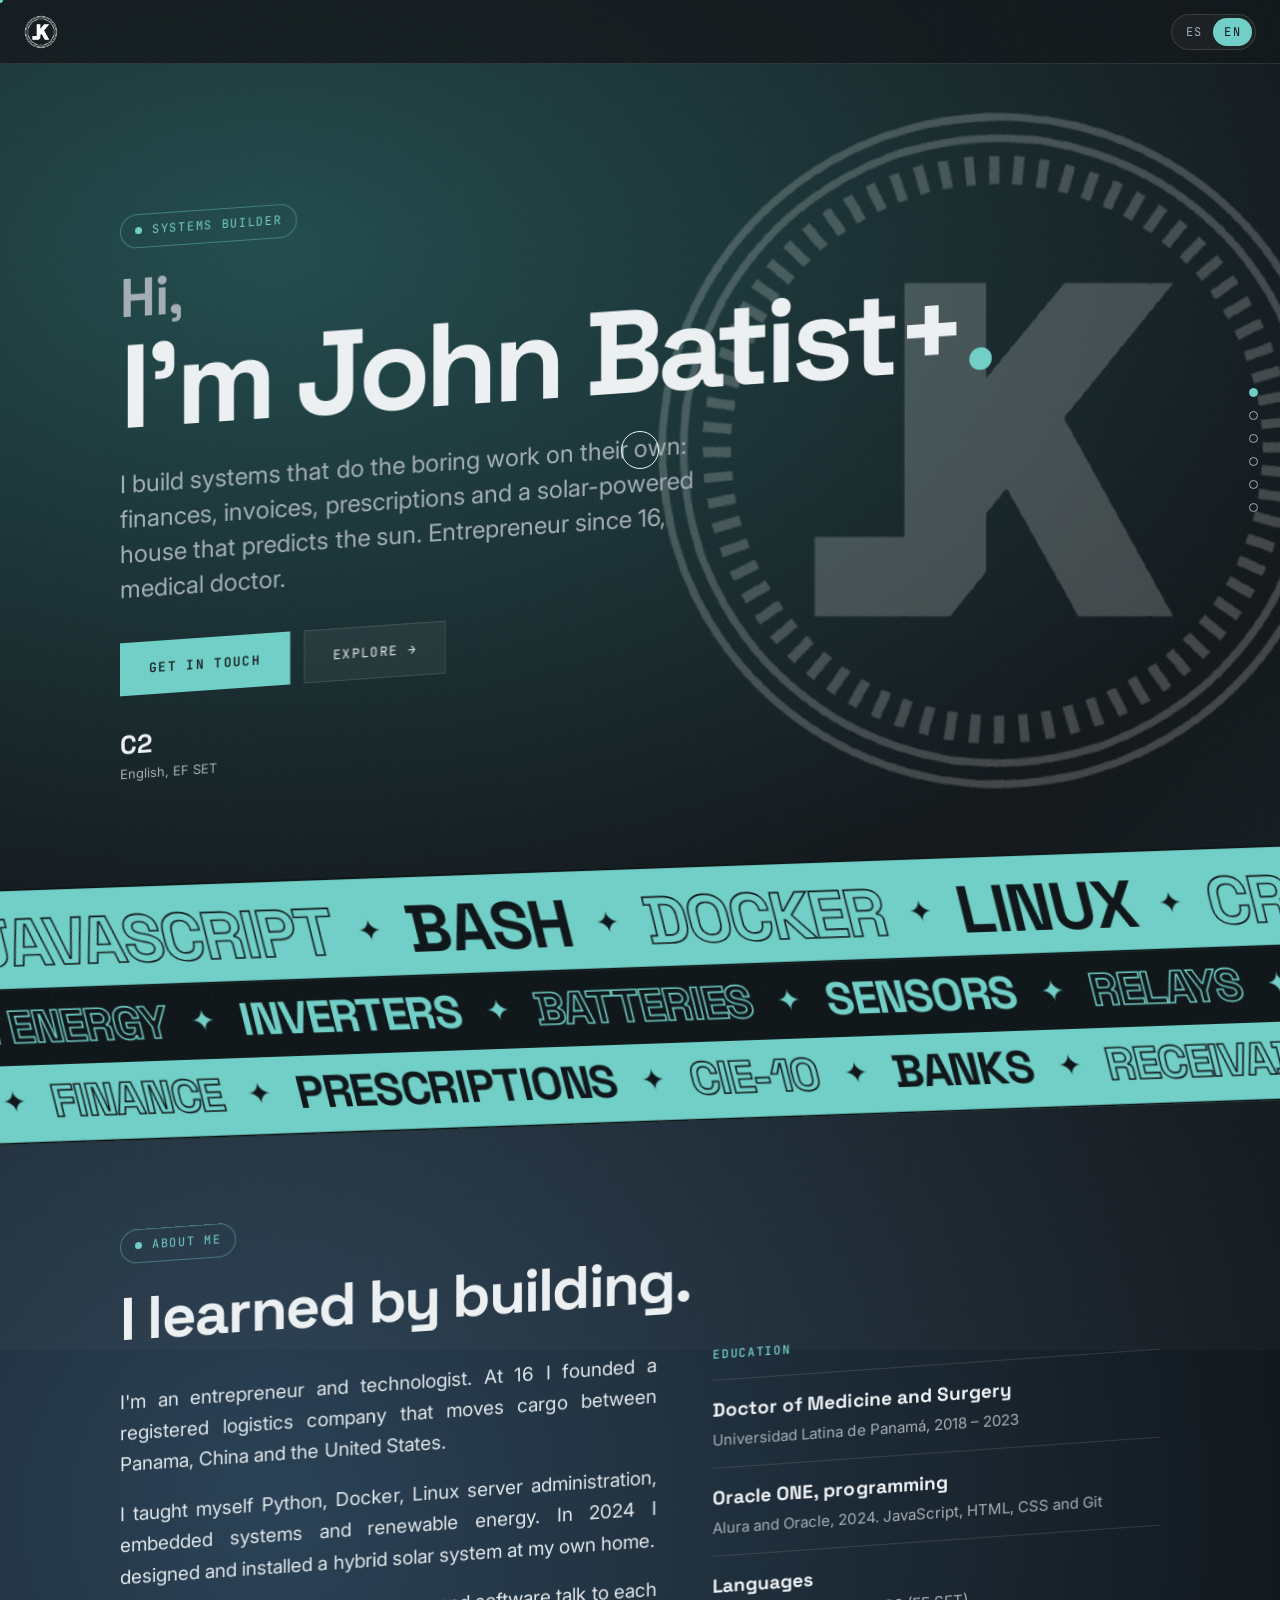
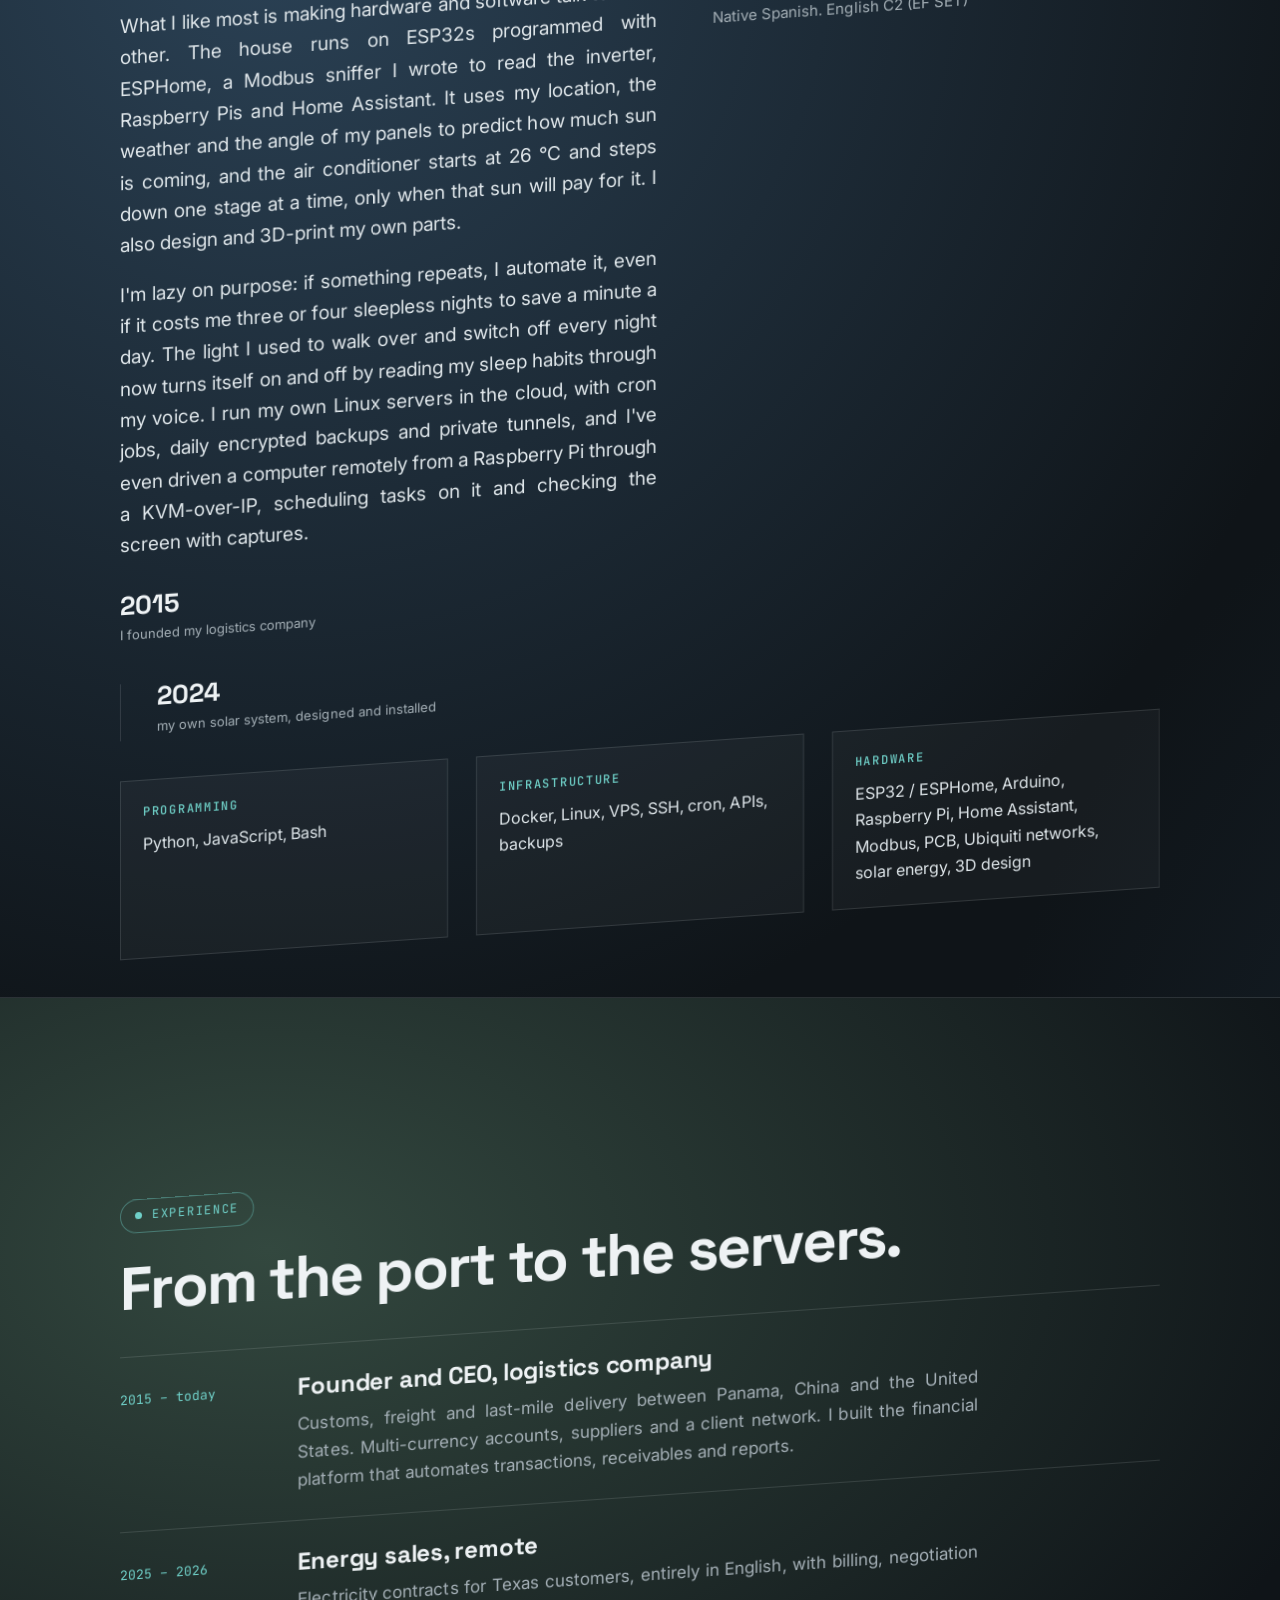
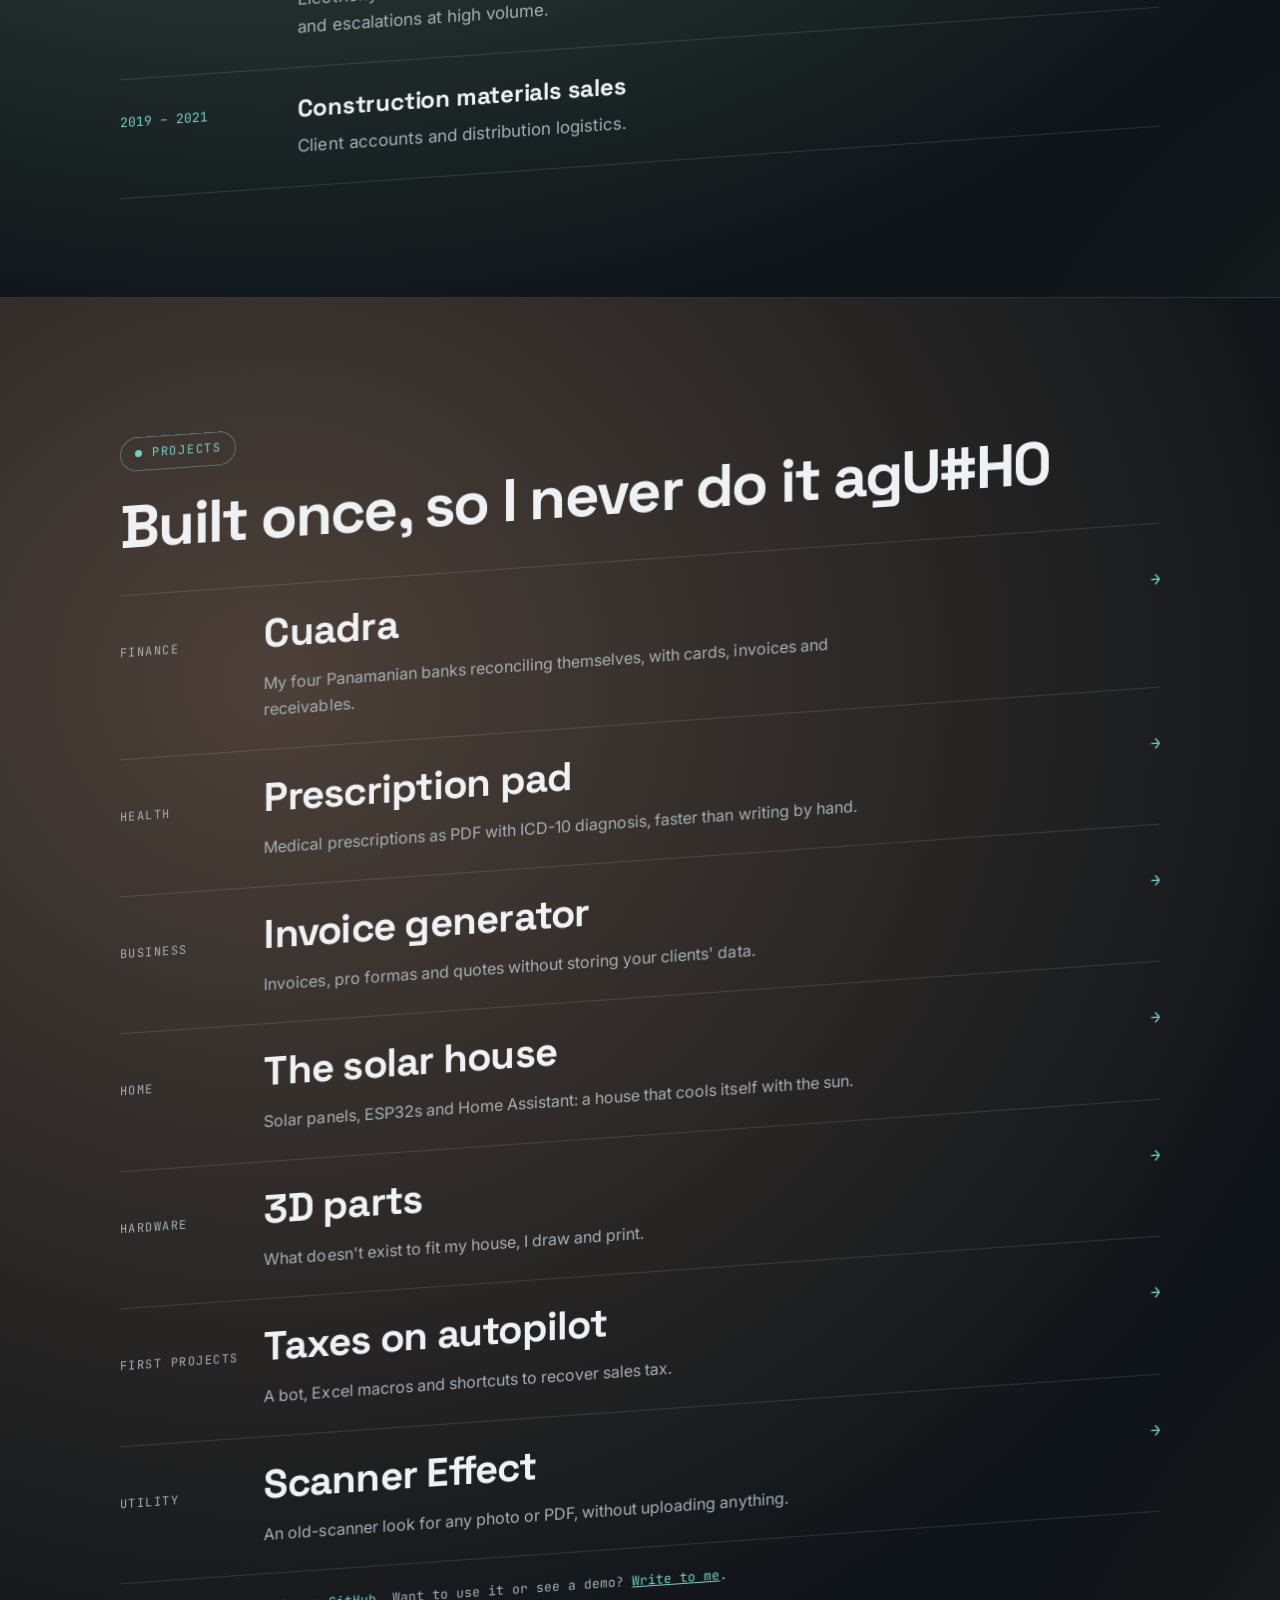
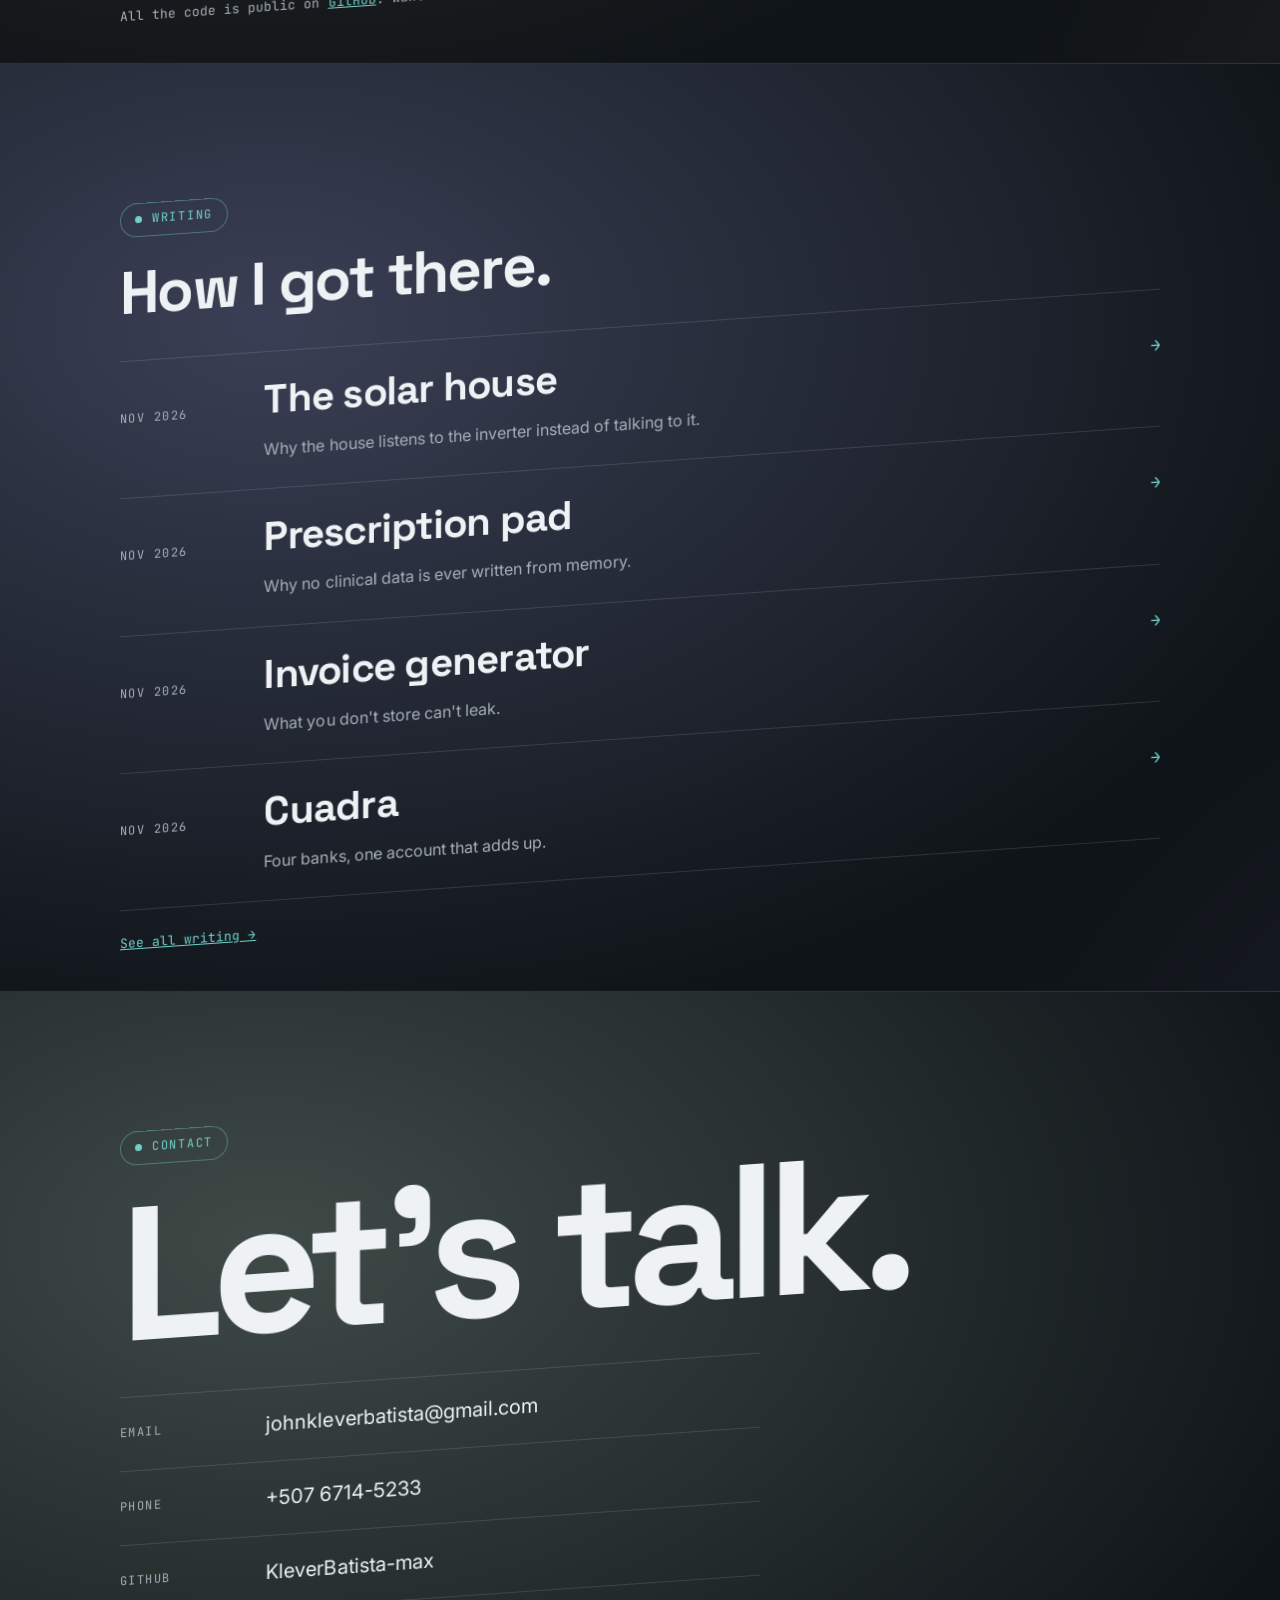
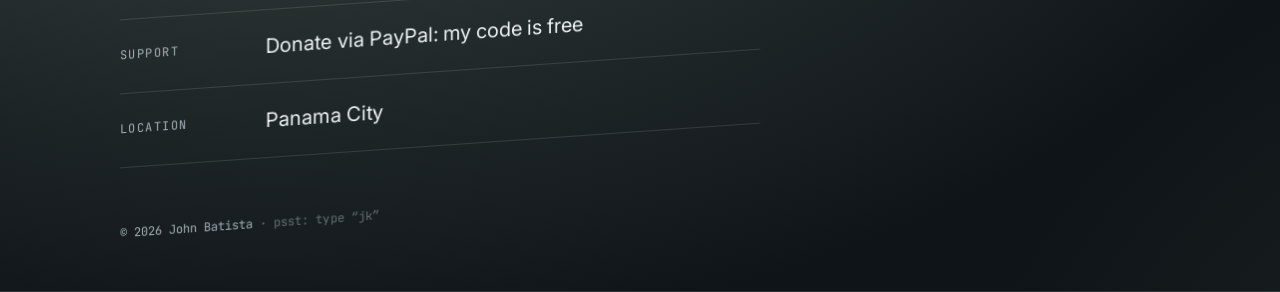
==== commit db6f9f44: "Easter egg: gentle version for reduced motion" ====
--- a/index.html
+++ b/index.html
@@ -14,7 +14,7 @@
 <link rel="preconnect" href="https://fonts.googleapis.com"><link rel="preconnect" href="https://fonts.gstatic.com" crossorigin>
 <link rel="stylesheet" href="https://fonts.googleapis.com/css2?family=Inter:wght@400;500;600&family=Space+Grotesk:wght@500;700&family=JetBrains+Mono:wght@400;500&display=swap">
 <link rel="stylesheet" href="assets/home.css?v=40">
-<link rel="stylesheet" href="assets/fx.css?v=20">
+<link rel="stylesheet" href="assets/fx.css?v=50">
 <script>try{var l=localStorage.getItem('lang')||((navigator.language||'es').slice(0,2)==='es'?'es':'en');document.documentElement.lang=l;document.documentElement.classList.add('l-'+l)}catch(e){}</script>
 </head>
 <body>
@@ -149,6 +149,6 @@
   panels.forEach(function (p) { io.observe(p); });
 })();
 </script>
-<script src="assets/fx.js?v=20"></script>
+<script src="assets/fx.js?v=50"></script>
 </body>
 </html>
--- a/assets/fx.css
+++ b/assets/fx.css
@@ -73,3 +73,9 @@
 .intro-on { overflow: hidden; }
 
 @media (prefers-reduced-motion: reduce) { .grain, .cur-dot, .cur-ring, .intro, .stamp, .rain, .flash { display: none !important; } .lang.flip { animation: none; } }
+
+/* versión suave del secreto «jk» (para quien tiene «reducir movimiento»): sellos que bajan despacio, sin destello */
+.rain-calm { position: fixed; top: -160px; z-index: 55; margin-left: -70px; width: 140px; height: 140px; pointer-events: none; transform: scale(var(--z)); animation: raincalm var(--d) ease-in forwards; }
+.rain-calm img { position: absolute; inset: 0; width: 100%; height: 100%; filter: invert(1); }
+.rain-calm i { position: absolute; width: 13%; height: 13%; border-radius: 50%; background: var(--accent); left: 72%; top: 64%; }
+@keyframes raincalm { to { transform: translateY(calc(100vh + 320px)) scale(var(--z)); opacity: .15; } }
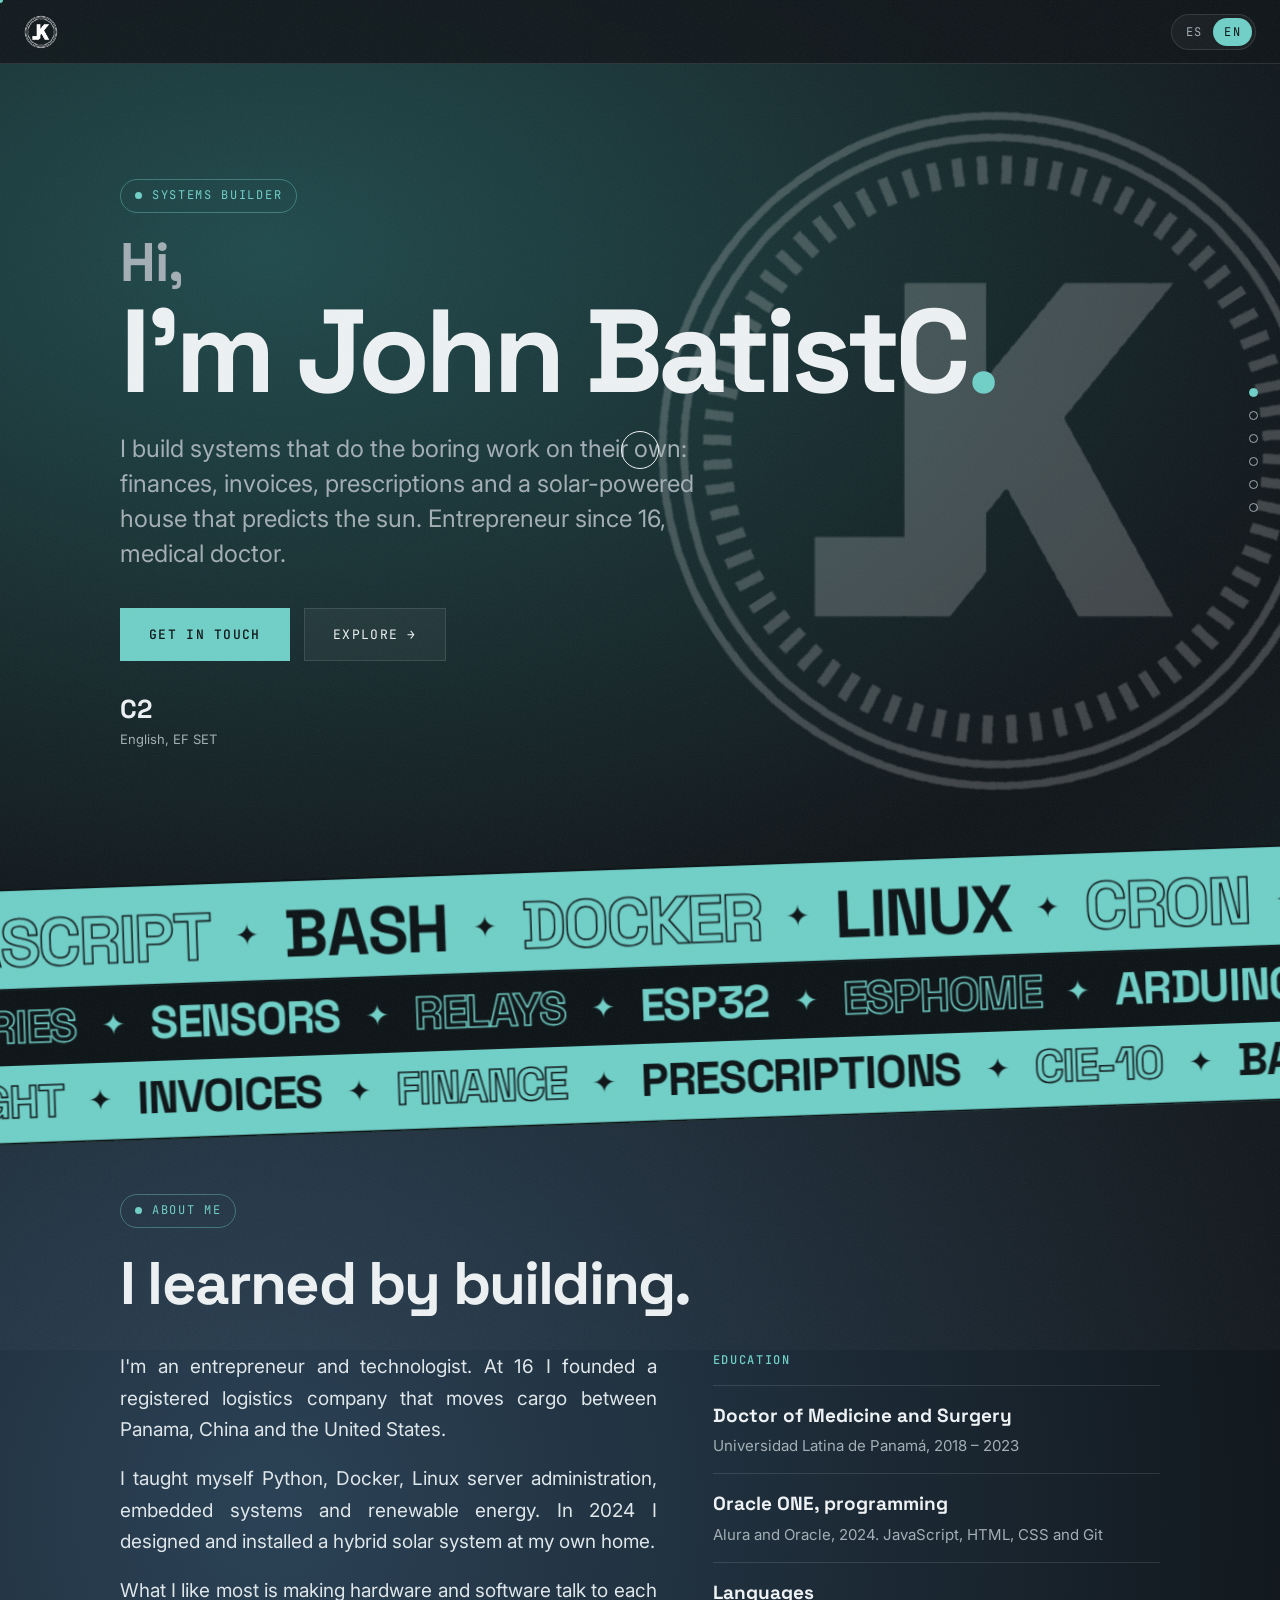
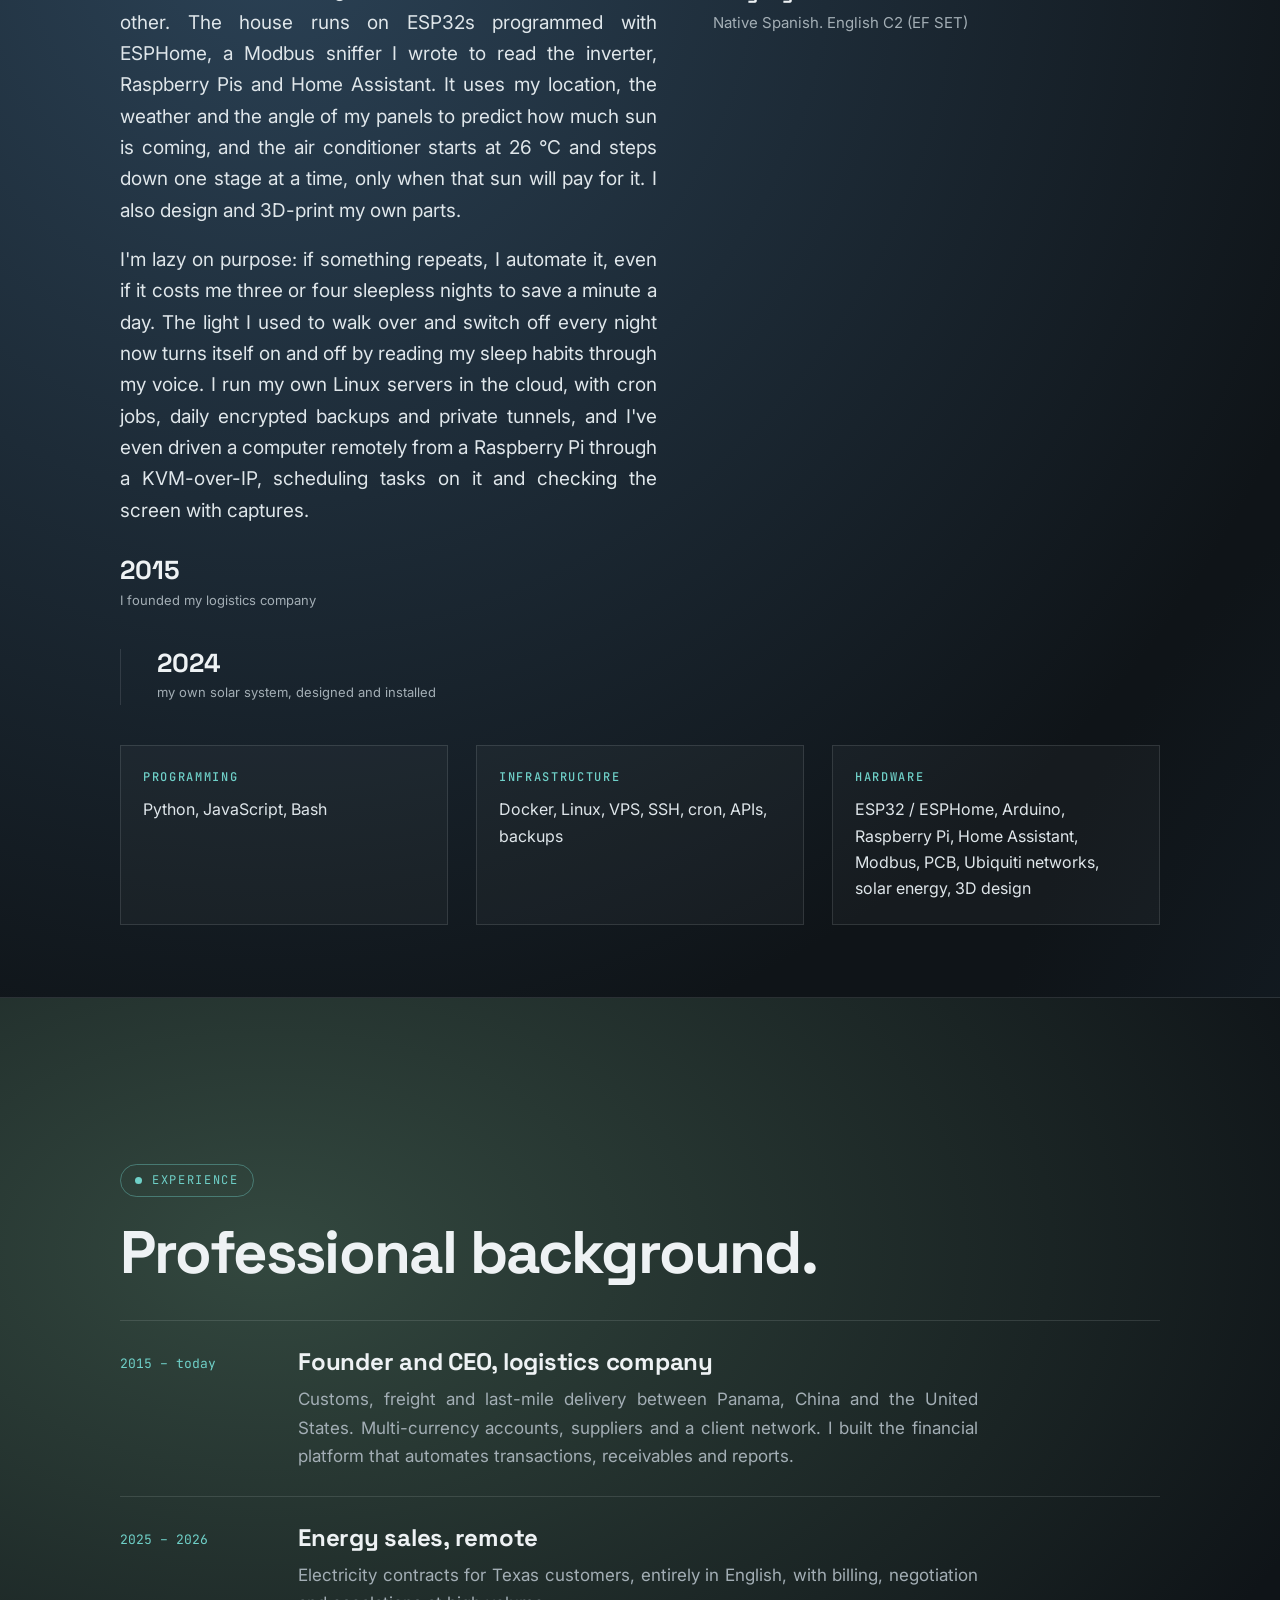
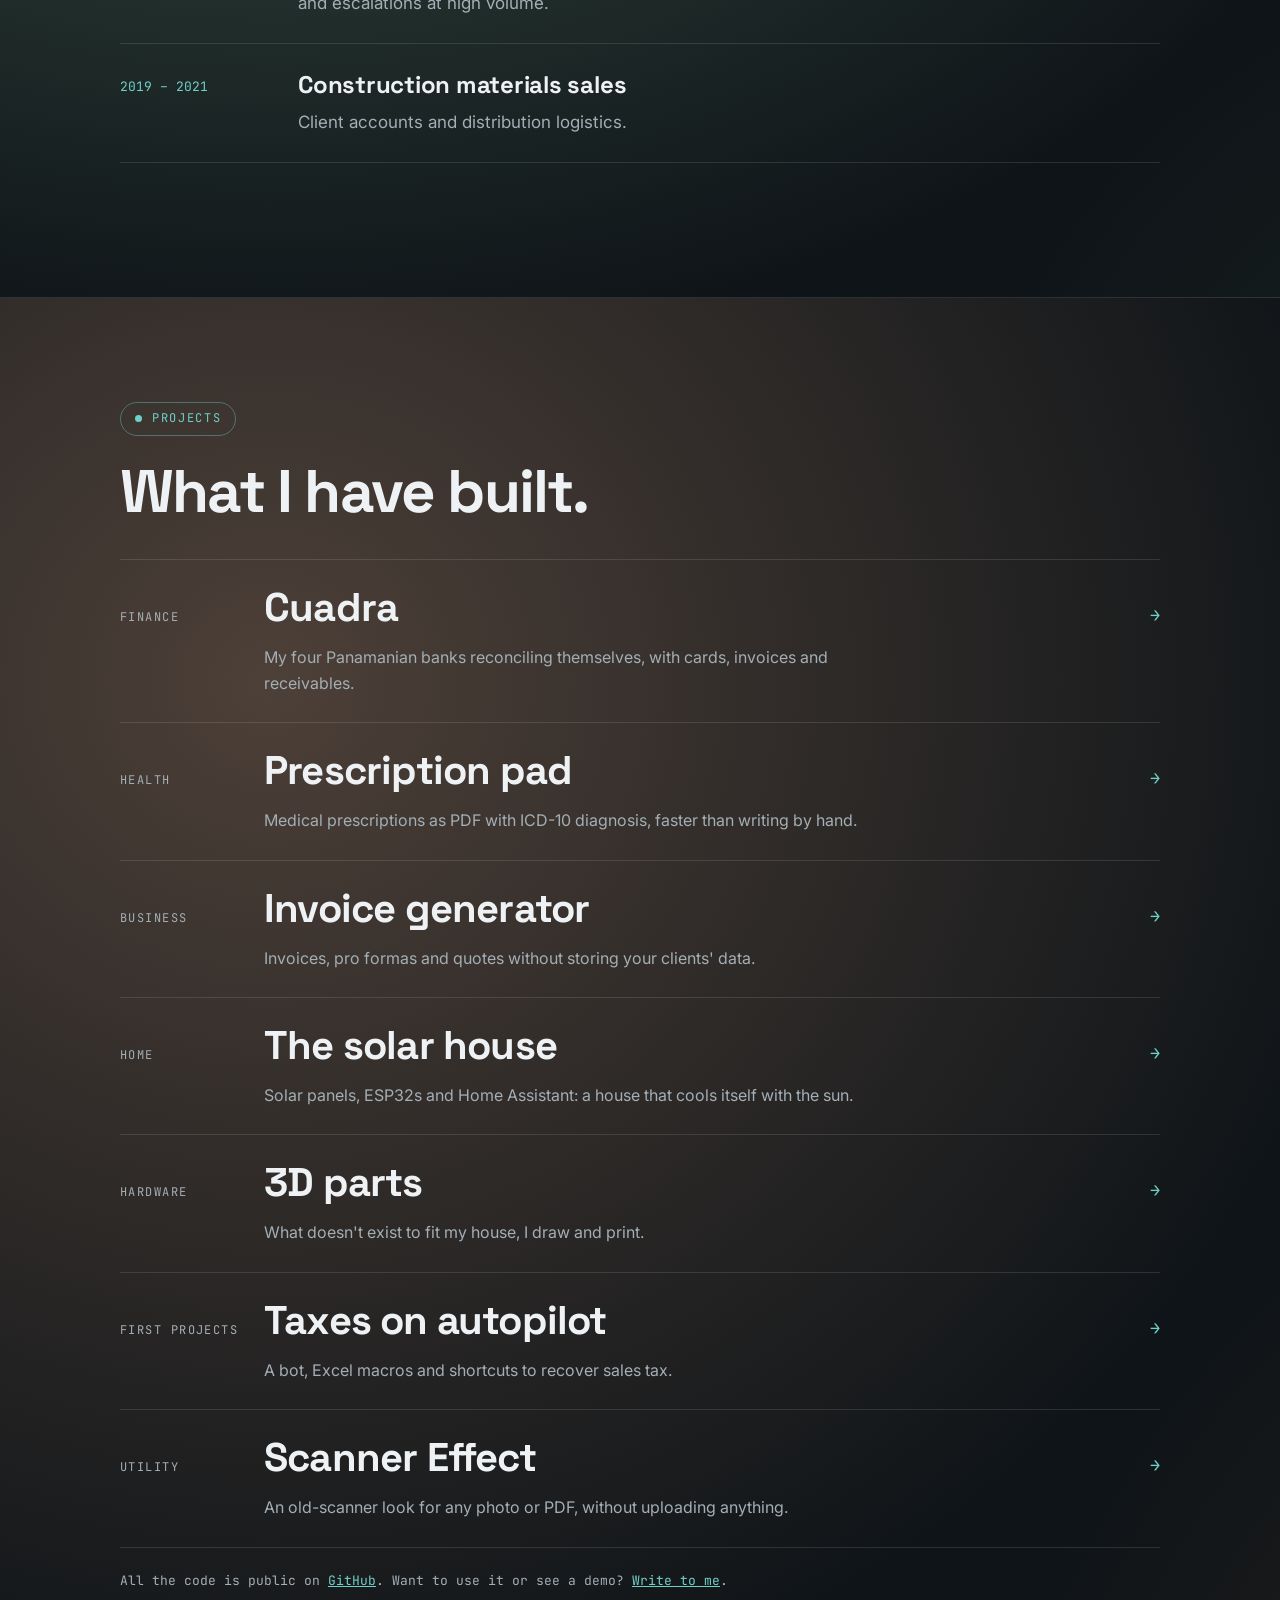
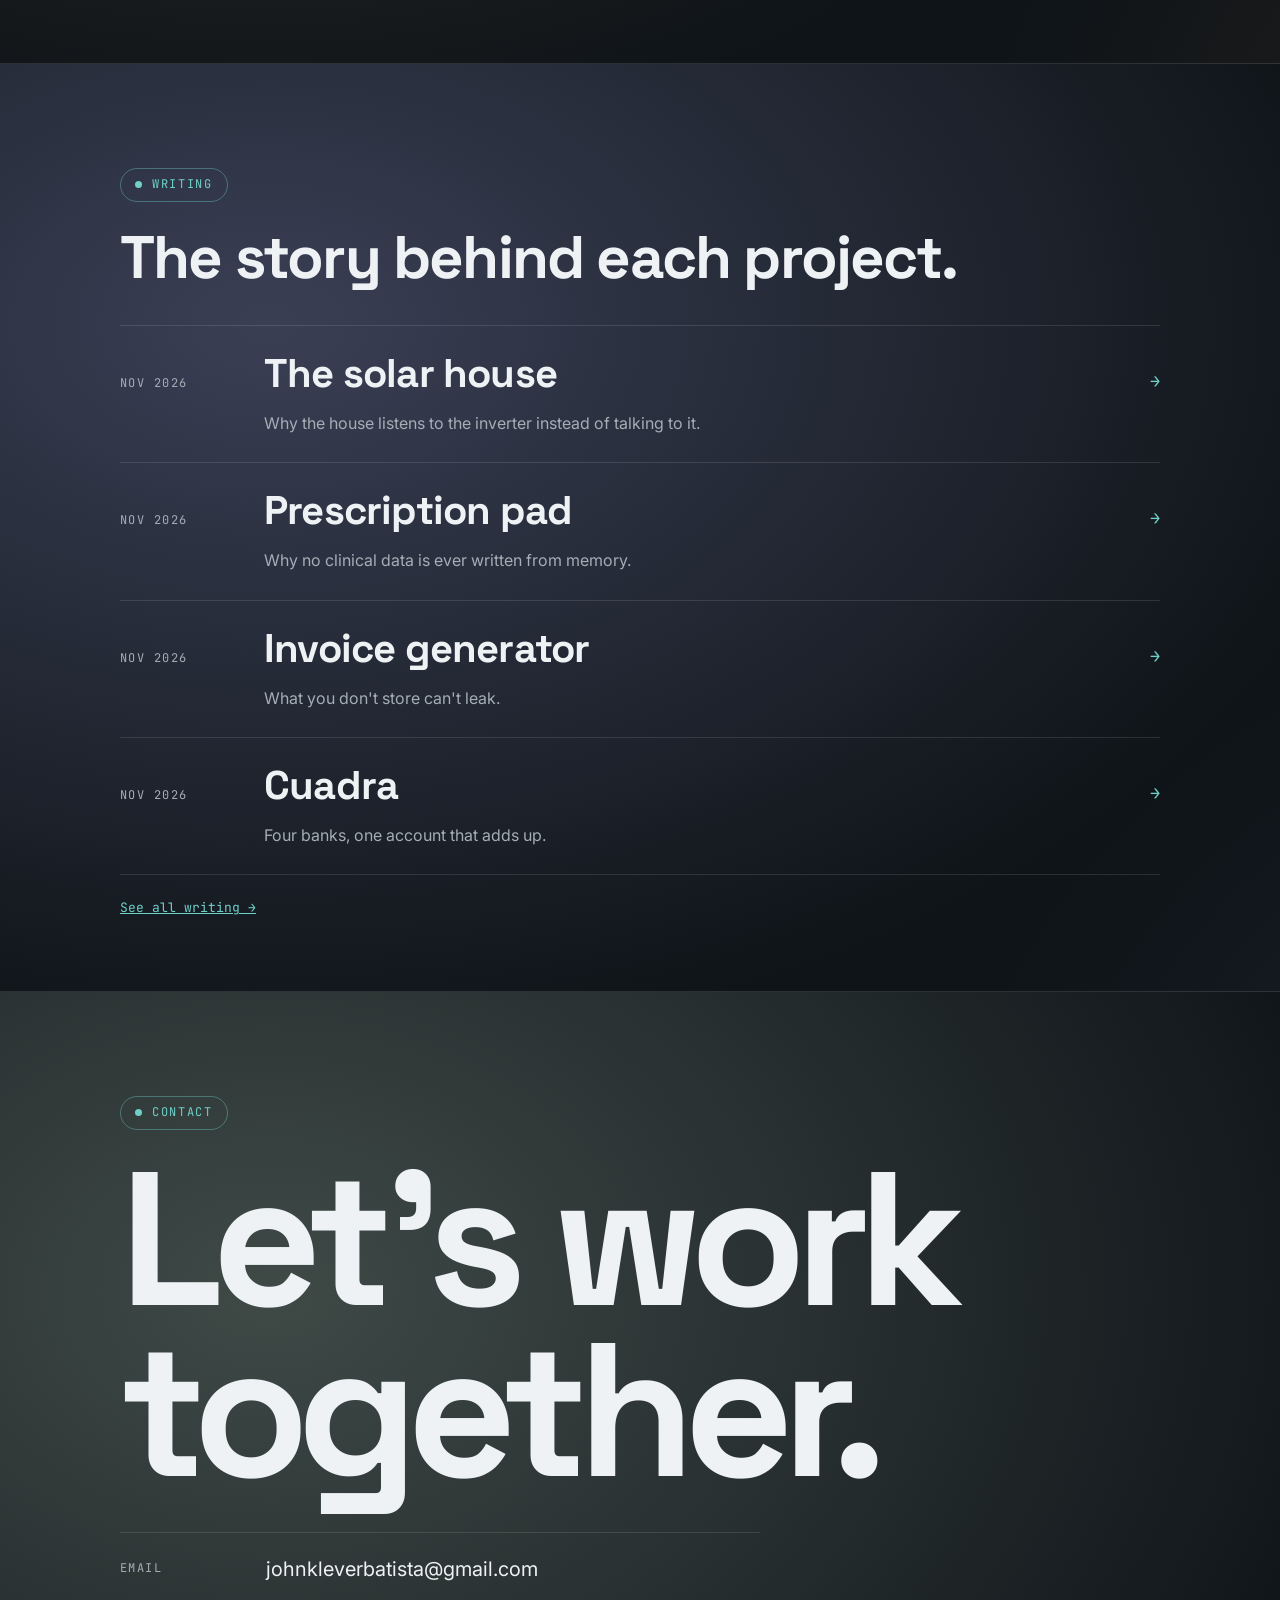
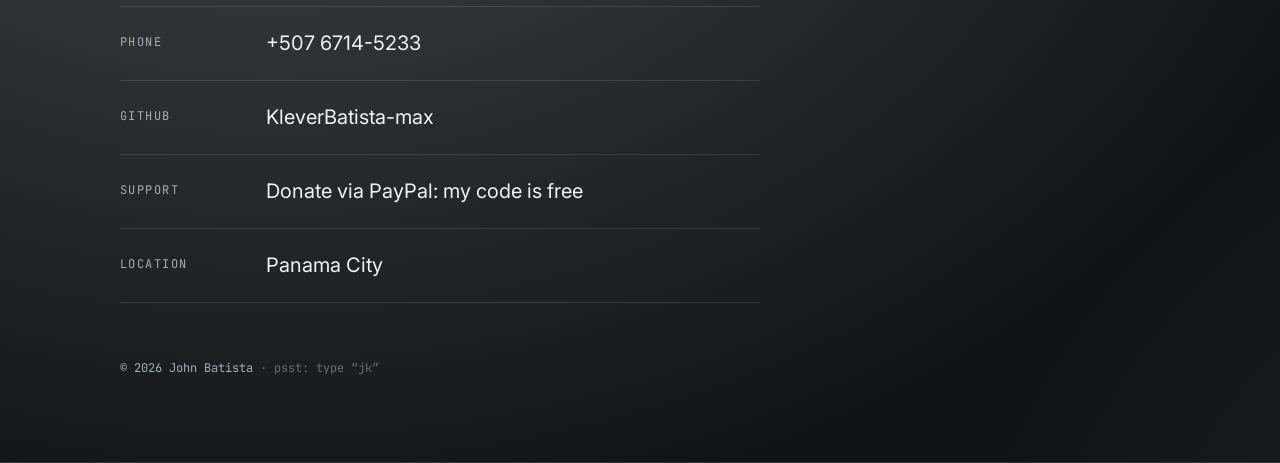
==== commit 1769ae21: "More formal: no scroll skew, animations only in the hero, calmer headings" ====
--- a/index.html
+++ b/index.html
@@ -13,8 +13,8 @@
 <link rel="manifest" href="site.webmanifest">
 <link rel="preconnect" href="https://fonts.googleapis.com"><link rel="preconnect" href="https://fonts.gstatic.com" crossorigin>
 <link rel="stylesheet" href="https://fonts.googleapis.com/css2?family=Inter:wght@400;500;600&family=Space+Grotesk:wght@500;700&family=JetBrains+Mono:wght@400;500&display=swap">
-<link rel="stylesheet" href="assets/home.css?v=40">
-<link rel="stylesheet" href="assets/fx.css?v=50">
+<link rel="stylesheet" href="assets/home.css?v=60">
+<link rel="stylesheet" href="assets/fx.css?v=60">
 <script>try{var l=localStorage.getItem('lang')||((navigator.language||'es').slice(0,2)==='es'?'es':'en');document.documentElement.lang=l;document.documentElement.classList.add('l-'+l)}catch(e){}</script>
 </head>
 <body>
@@ -48,7 +48,7 @@
 <section class="panel" id="sobre">
   <div class="inner">
     <span class="label" data-en="About me">Sobre mí</span>
-    <h2 class="scramble" data-en="I learned by building.">Aprendí construyendo.</h2>
+    <h2 data-en="I learned by building.">Aprendí construyendo.</h2>
     <div class="cols">
       <div>
         <p data-en="I'm an entrepreneur and technologist. At 16 I founded a registered logistics company that moves cargo between Panama, China and the United States.">Soy emprendedor y tecnólogo. A los 16 años fundé una empresa de logística registrada que mueve carga entre Panamá, China y Estados Unidos.</p>
@@ -78,7 +78,7 @@
 <section class="panel" id="experiencia">
   <div class="inner">
     <span class="label" data-en="Experience">Experiencia</span>
-    <h2 class="scramble" data-en="From the port to the servers.">Del puerto a los servidores.</h2>
+    <h2 data-en="Professional background.">Trayectoria profesional.</h2>
     <div class="tl">
       <div class="e"><div class="w" data-en="2015 – today">2015 – hoy</div><div><b data-en="Founder and CEO, logistics company">Fundador y CEO, empresa de logística</b><p data-en="Customs, freight and last-mile delivery between Panama, China and the United States. Multi-currency accounts, suppliers and a client network. I built the financial platform that automates transactions, receivables and reports.">Aduana, flete y entrega final entre Panamá, China y Estados Unidos. Cuentas en varias monedas, proveedores y una red de clientes. Desarrollé la plataforma financiera que automatiza transacciones, cuentas por cobrar y reportes.</p></div></div>
       <div class="e"><div class="w">2025 – 2026</div><div><b data-en="Energy sales, remote">Ventas de energía, remoto</b><p data-en="Electricity contracts for Texas customers, entirely in English, with billing, negotiation and escalations at high volume.">Contratos de electricidad para clientes de Texas, todo en inglés, con facturación, negociación y escalamientos en alto volumen.</p></div></div>
@@ -90,7 +90,7 @@
 <section class="panel" id="proyectos">
   <div class="inner">
     <span class="label" data-en="Projects">Proyectos</span>
-    <h2 class="scramble" data-en="Built once, so I never do it again.">Lo hice una vez para no hacerlo más.</h2>
+    <h2 data-en="What I have built.">Lo que he construido.</h2>
     <div class="big">
       <a class="item" href="blog/cuadra.html"><span class="k" data-en="FINANCE">FINANZAS</span><span class="t glitch" data-text="Cuadra">Cuadra</span><span class="go">→</span><span class="d" data-en="My four Panamanian banks reconciling themselves, with cards, invoices and receivables.">Mis cuatro bancos de Panamá cuadrando solos, con tarjetas, facturas y cuentas por cobrar.</span></a>
       <a class="item" href="blog/recetario.html"><span class="k" data-en="HEALTH">SALUD</span><span class="t glitch" data-text="Recetario" data-en="Prescription pad">Recetario</span><span class="go">→</span><span class="d" data-en="Medical prescriptions as PDF with ICD-10 diagnosis, faster than writing by hand.">Recetas médicas en PDF con diagnóstico CIE-10, más rápidas que a mano.</span></a>
@@ -107,7 +107,7 @@
 <section class="panel" id="escritos">
   <div class="inner">
     <span class="label" data-en="Writing">Escritos</span>
-    <h2 class="scramble" data-en="How I got there.">Cómo llegué ahí.</h2>
+    <h2 data-en="The story behind each project.">La historia detrás de cada proyecto.</h2>
     <div class="big">
       <a class="item" href="blog/casa-solar.html"><span class="k">NOV 2026</span><span class="t glitch" data-text="La casa solar" data-en="The solar house">La casa solar</span><span class="go">→</span><span class="d" data-en="Why the house listens to the inverter instead of talking to it.">Por qué la casa escucha al inversor en vez de hablarle.</span></a>
       <a class="item" href="blog/recetario.html"><span class="k">NOV 2026</span><span class="t glitch" data-text="Recetario" data-en="Prescription pad">Recetario</span><span class="go">→</span><span class="d" data-en="Why no clinical data is ever written from memory.">Por qué ningún dato clínico se escribe de memoria.</span></a>
@@ -121,7 +121,7 @@
 <section class="panel" id="contacto">
   <div class="inner">
     <span class="label" data-en="Contact">Contacto</span>
-    <h2 class="huge scramble" data-en="Let's talk.">Hablemos.</h2>
+    <h2 class="huge" data-en="Let's work together.">Trabajemos juntos.</h2>
     <dl class="contact">
       <a class="mag-row" href="mailto:johnkleverbatista@gmail.com"><dt data-en="Email">Correo</dt><dd>johnkleverbatista@gmail.com</dd></a>
       <a class="mag-row" href="tel:+50767145233"><dt data-en="Phone">Teléfono</dt><dd>+507 6714-5233</dd></a>
@@ -149,6 +149,6 @@
   panels.forEach(function (p) { io.observe(p); });
 })();
 </script>
-<script src="assets/fx.js?v=50"></script>
+<script src="assets/fx.js?v=60"></script>
 </body>
 </html>
--- a/assets/home.css
+++ b/assets/home.css
@@ -142,7 +142,7 @@
 @media (prefers-reduced-motion: reduce) { .seal-ring, .panel, .btn.main::after, .label::before { animation: none !important; } .seal-art { transition: none; } }
 
 /* ---------- Más piquete (19 nov 2026) ---------- */
-.fx .panel .inner { transform: skewY(var(--skew, 0deg)); will-change: transform; }
+
 .panel::after { content: ""; position: absolute; inset: 0; z-index: 1; pointer-events: none; background: radial-gradient(420px circle at var(--mx, -999px) var(--my, -999px), rgb(111 208 200 / .13), transparent 70%); }
 #inicio h1 b { color: var(--ink); }
 #inicio h1 b::after { content: "."; color: var(--accent); }
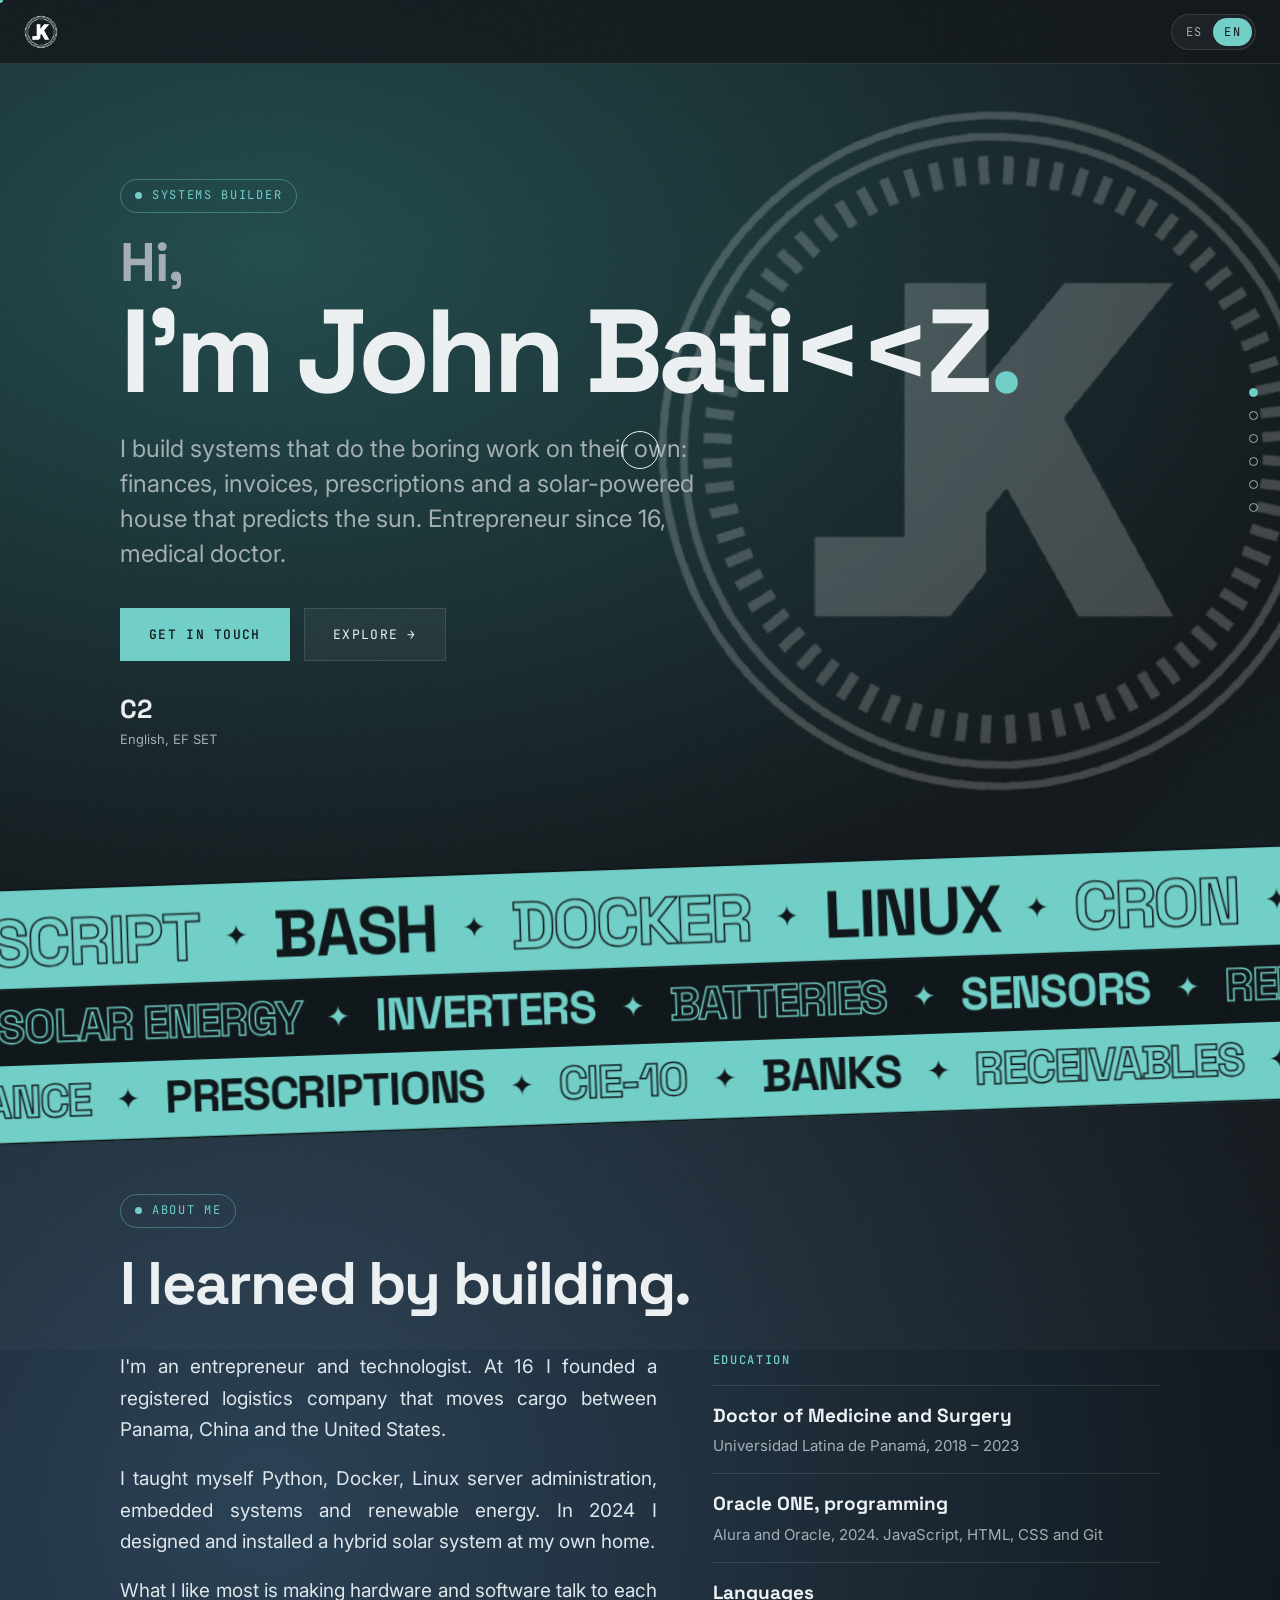
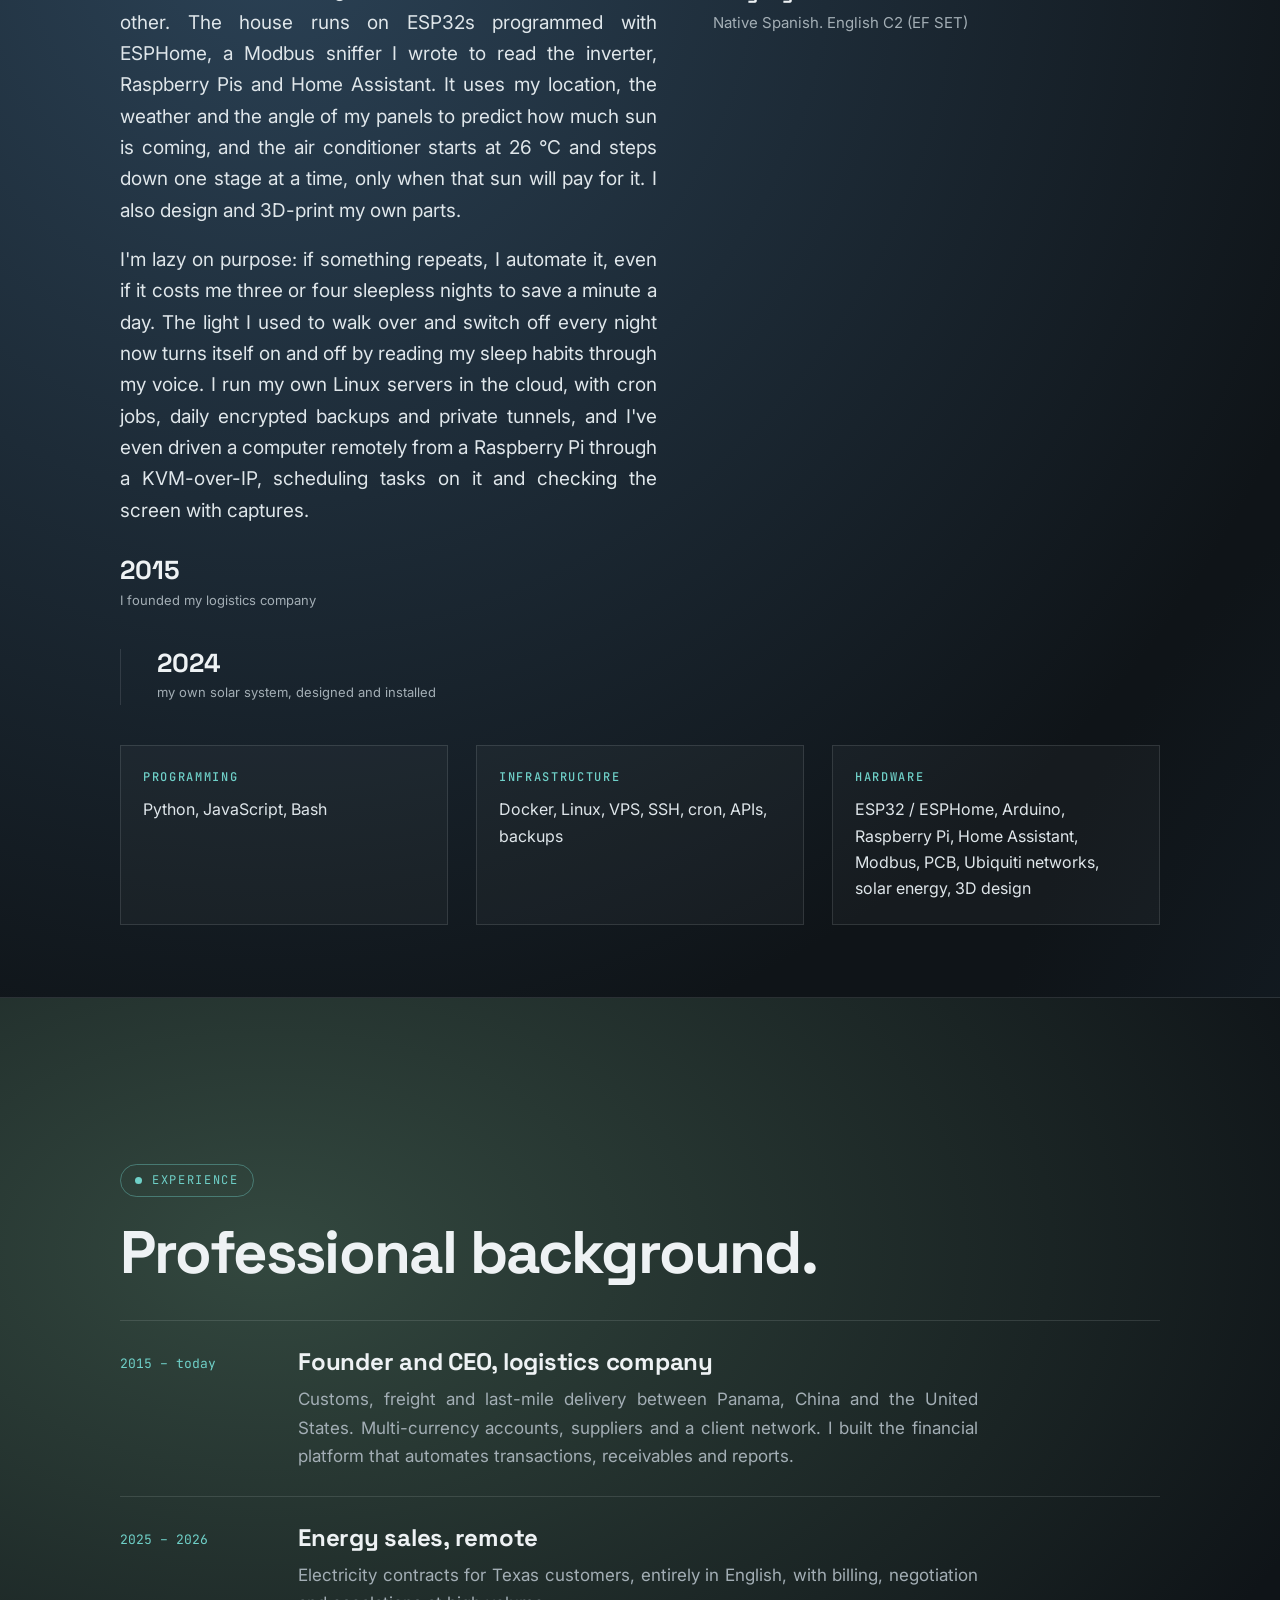
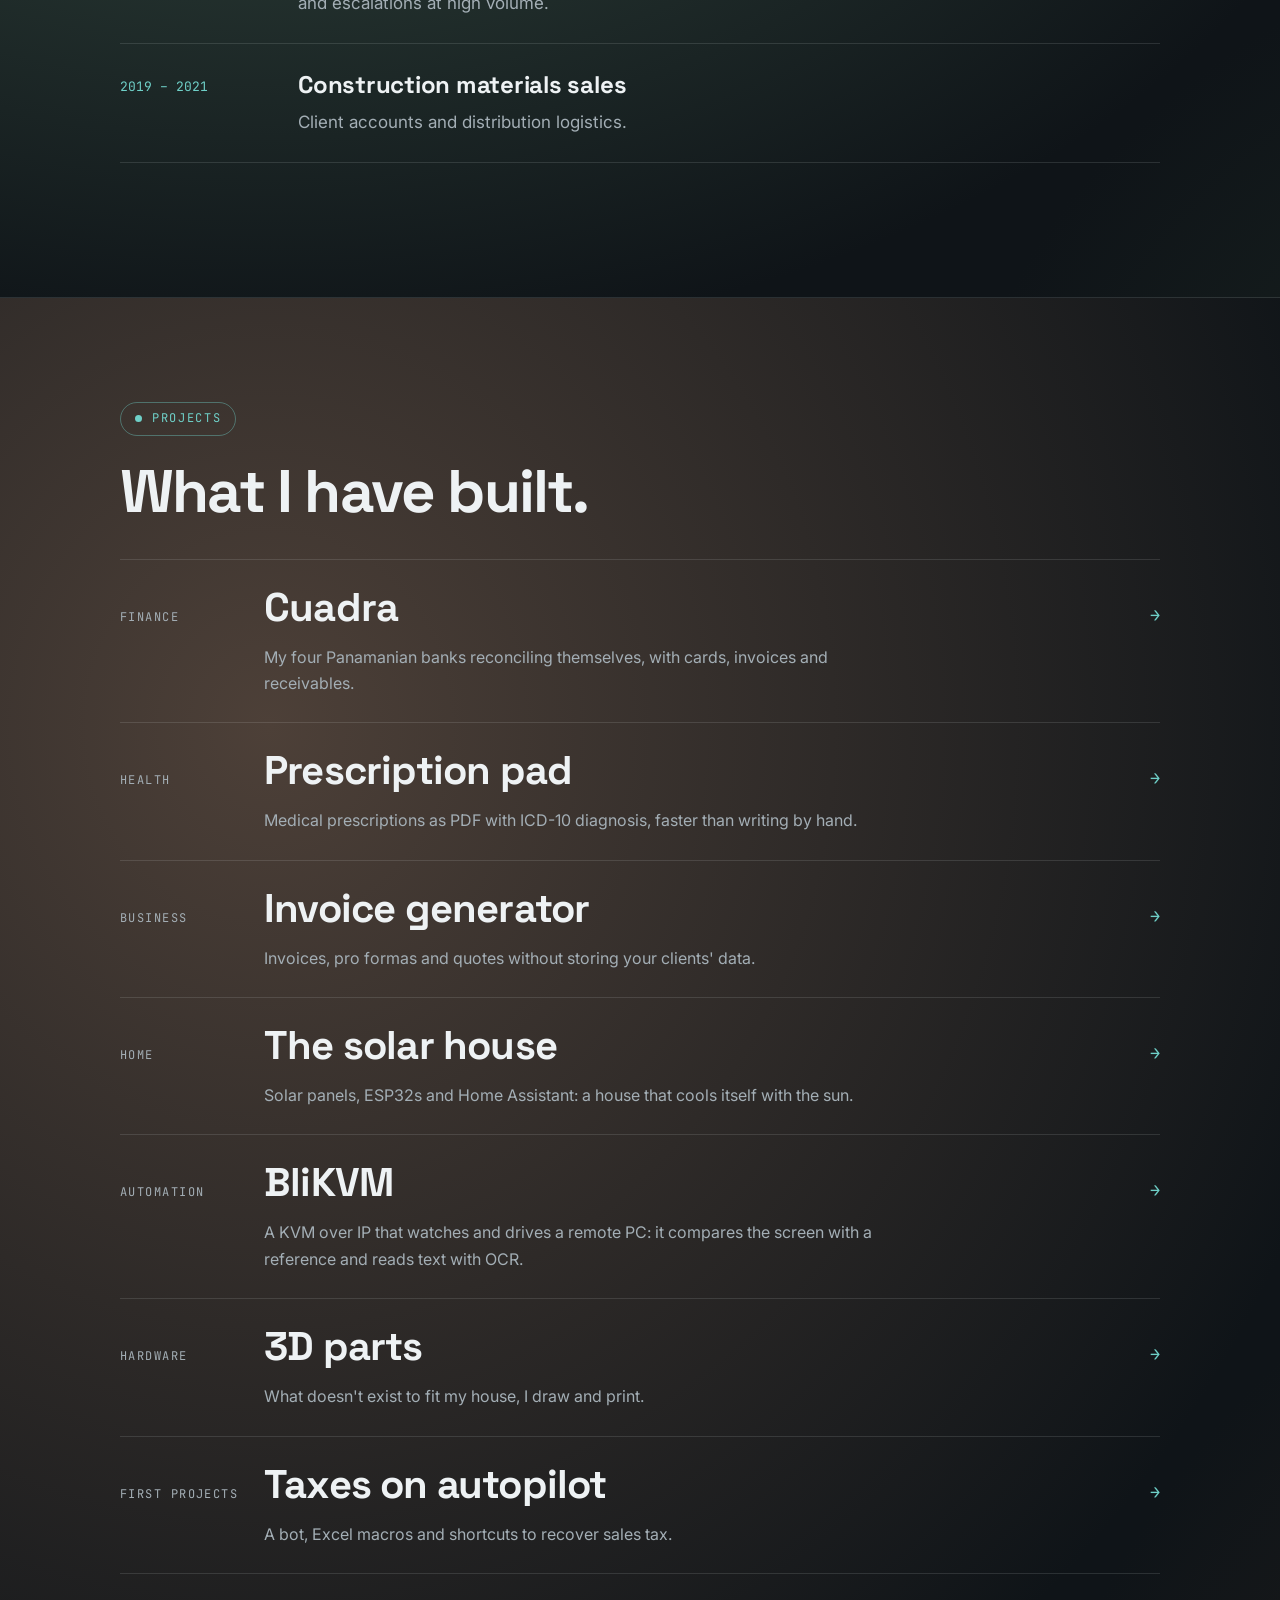
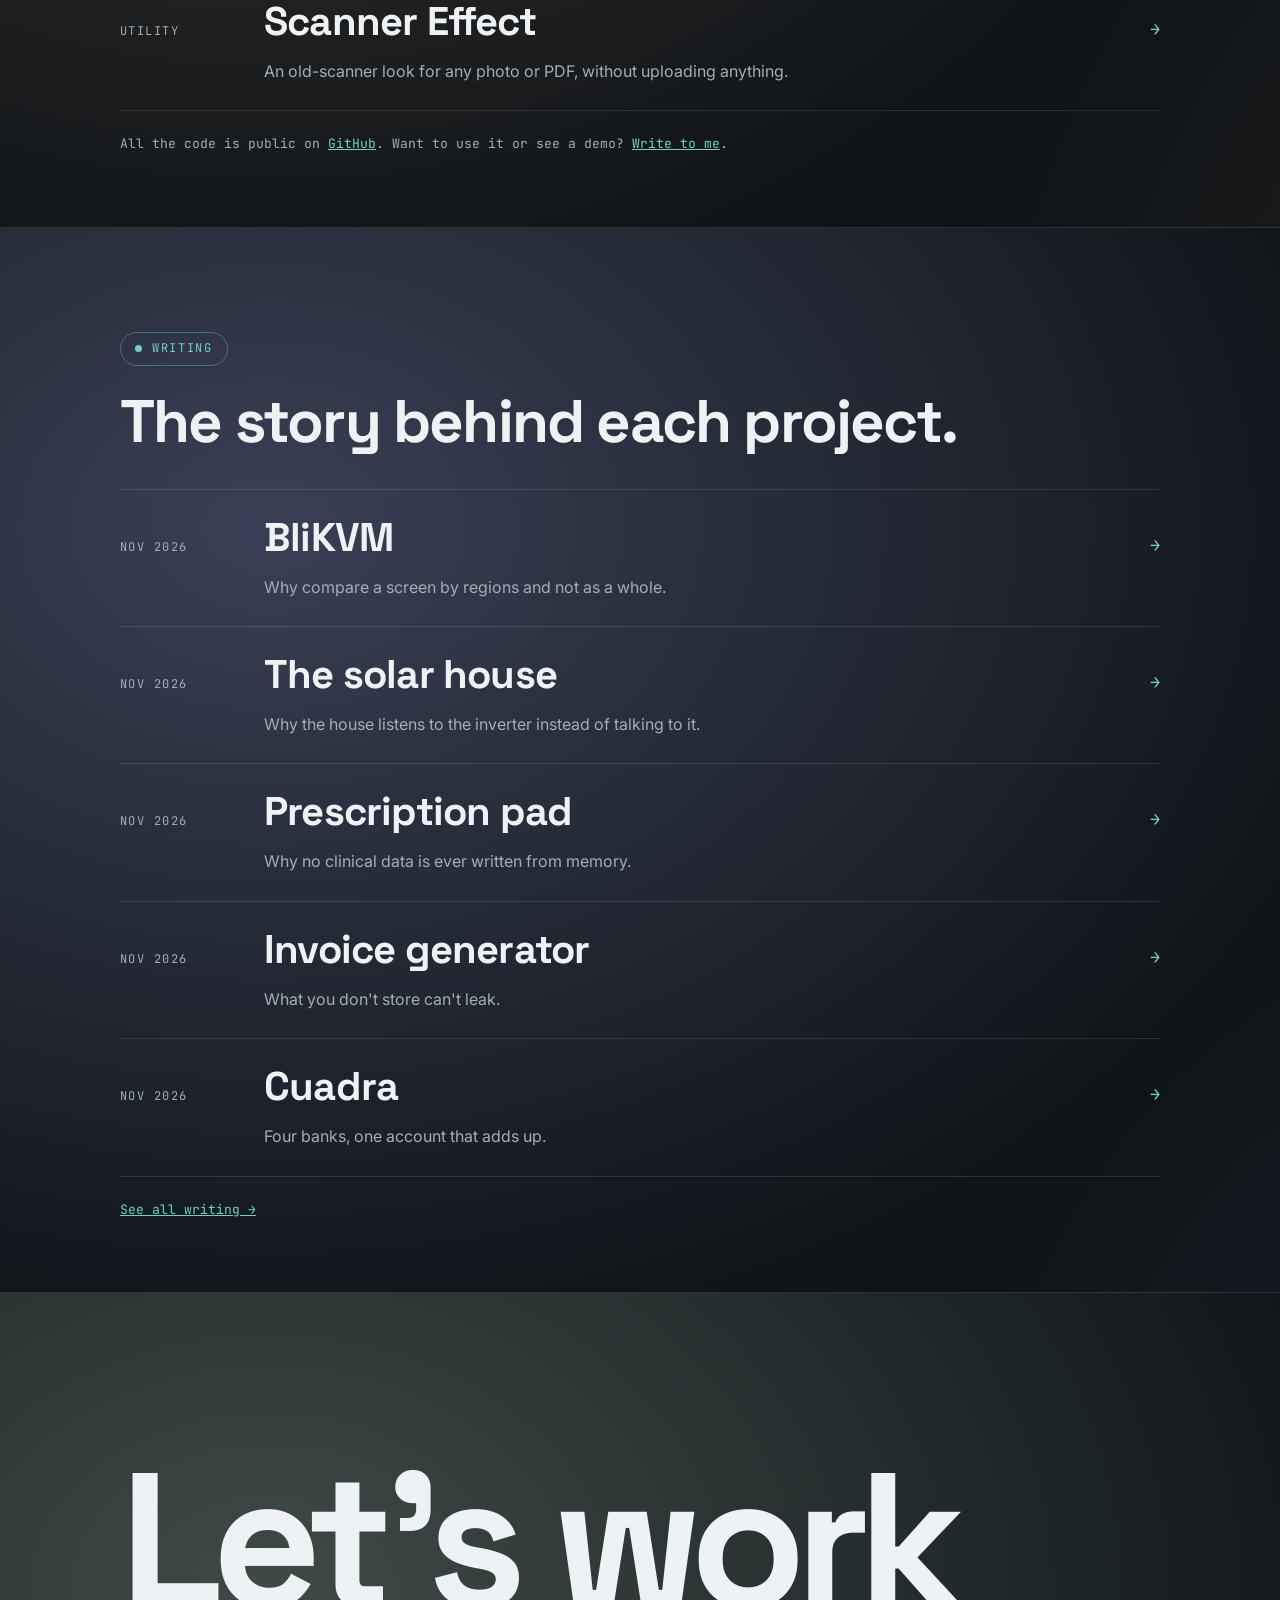
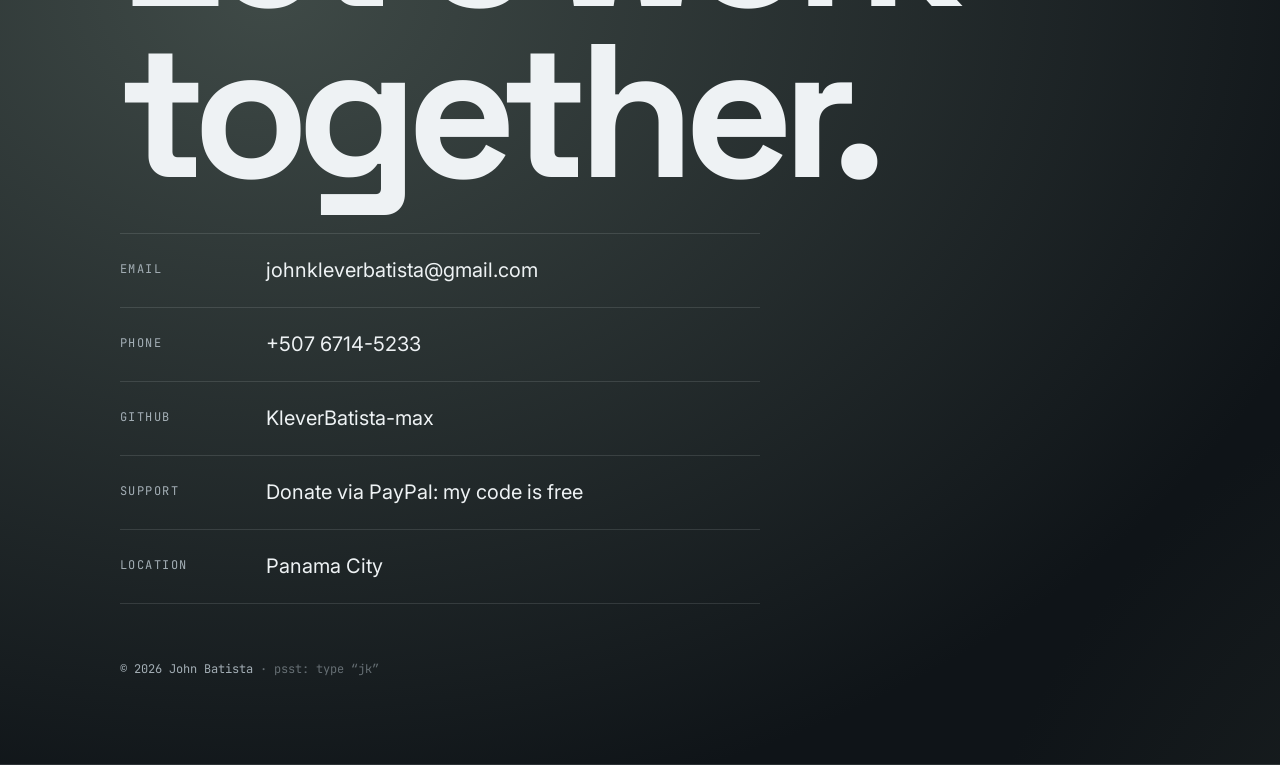
==== commit 0996739f: "BliKVM: nuevo escrito y proyecto (ES/EN), enlazado desde el inicio y el índice" ====
--- a/index.html
+++ b/index.html
@@ -96,6 +96,7 @@
       <a class="item" href="blog/recetario.html"><span class="k" data-en="HEALTH">SALUD</span><span class="t glitch" data-text="Recetario" data-en="Prescription pad">Recetario</span><span class="go">→</span><span class="d" data-en="Medical prescriptions as PDF with ICD-10 diagnosis, faster than writing by hand.">Recetas médicas en PDF con diagnóstico CIE-10, más rápidas que a mano.</span></a>
       <a class="item" href="blog/facturas.html"><span class="k" data-en="BUSINESS">NEGOCIO</span><span class="t glitch" data-text="Generador de facturas" data-en="Invoice generator">Generador de facturas</span><span class="go">→</span><span class="d" data-en="Invoices, pro formas and quotes without storing your clients' data.">Facturas, proformas y cotizaciones sin guardar los datos de tus clientes.</span></a>
       <a class="item" href="blog/casa-solar.html"><span class="k" data-en="HOME">CASA</span><span class="t glitch" data-text="La casa solar" data-en="The solar house">La casa solar</span><span class="go">→</span><span class="d" data-en="Solar panels, ESP32s and Home Assistant: a house that cools itself with the sun.">Paneles solares, ESP32 y Home Assistant: una casa que se enfría con el sol.</span></a>
+      <a class="item" href="blog/blikvm.html"><span class="k" data-en="AUTOMATION">AUTOMATIZACIÓN</span><span class="t glitch" data-text="BliKVM">BliKVM</span><span class="go">→</span><span class="d" data-en="A KVM over IP that watches and drives a remote PC: it compares the screen with a reference and reads text with OCR.">Un KVM por IP que vigila y maneja un PC remoto: compara la pantalla con una referencia y lee texto con OCR.</span></a>
       <a class="item" href="blog/piezas-3d.html"><span class="k" data-en="HARDWARE">HARDWARE</span><span class="t glitch" data-text="Piezas 3D" data-en="3D parts">Piezas 3D</span><span class="go">→</span><span class="d" data-en="What doesn't exist to fit my house, I draw and print.">Lo que no existe a la medida de mi casa, lo dibujo y lo imprimo.</span></a>
       <a class="item" href="blog/tax-refund.html"><span class="k" data-en="FIRST PROJECTS">PRIMEROS PROYECTOS</span><span class="t glitch" data-text="Impuestos en automático" data-en="Taxes on autopilot">Impuestos en automático</span><span class="go">→</span><span class="d" data-en="A bot, Excel macros and shortcuts to recover sales tax.">Un bot, macros de Excel y atajos para recuperar impuestos de ventas.</span></a>
       <a class="item" href="blog/scanner.html"><span class="k" data-en="UTILITY">UTILIDAD</span><span class="t glitch" data-text="Scanner Effect">Scanner Effect</span><span class="go">→</span><span class="d" data-en="An old-scanner look for any photo or PDF, without uploading anything.">Efecto de escáner viejo para cualquier foto o PDF, sin subir nada.</span></a>
@@ -109,6 +110,7 @@
     <span class="label" data-en="Writing">Escritos</span>
     <h2 data-en="The story behind each project.">La historia detrás de cada proyecto.</h2>
     <div class="big">
+      <a class="item" href="blog/blikvm.html"><span class="k">NOV 2026</span><span class="t glitch" data-text="BliKVM">BliKVM</span><span class="go">→</span><span class="d" data-en="Why compare a screen by regions and not as a whole.">Por qué comparar una pantalla por regiones y no entera.</span></a>
       <a class="item" href="blog/casa-solar.html"><span class="k">NOV 2026</span><span class="t glitch" data-text="La casa solar" data-en="The solar house">La casa solar</span><span class="go">→</span><span class="d" data-en="Why the house listens to the inverter instead of talking to it.">Por qué la casa escucha al inversor en vez de hablarle.</span></a>
       <a class="item" href="blog/recetario.html"><span class="k">NOV 2026</span><span class="t glitch" data-text="Recetario" data-en="Prescription pad">Recetario</span><span class="go">→</span><span class="d" data-en="Why no clinical data is ever written from memory.">Por qué ningún dato clínico se escribe de memoria.</span></a>
       <a class="item" href="blog/facturas.html"><span class="k">NOV 2026</span><span class="t glitch" data-text="Generador de facturas" data-en="Invoice generator">Generador de facturas</span><span class="go">→</span><span class="d" data-en="What you don't store can't leak.">Lo que no guardas no se puede filtrar.</span></a>
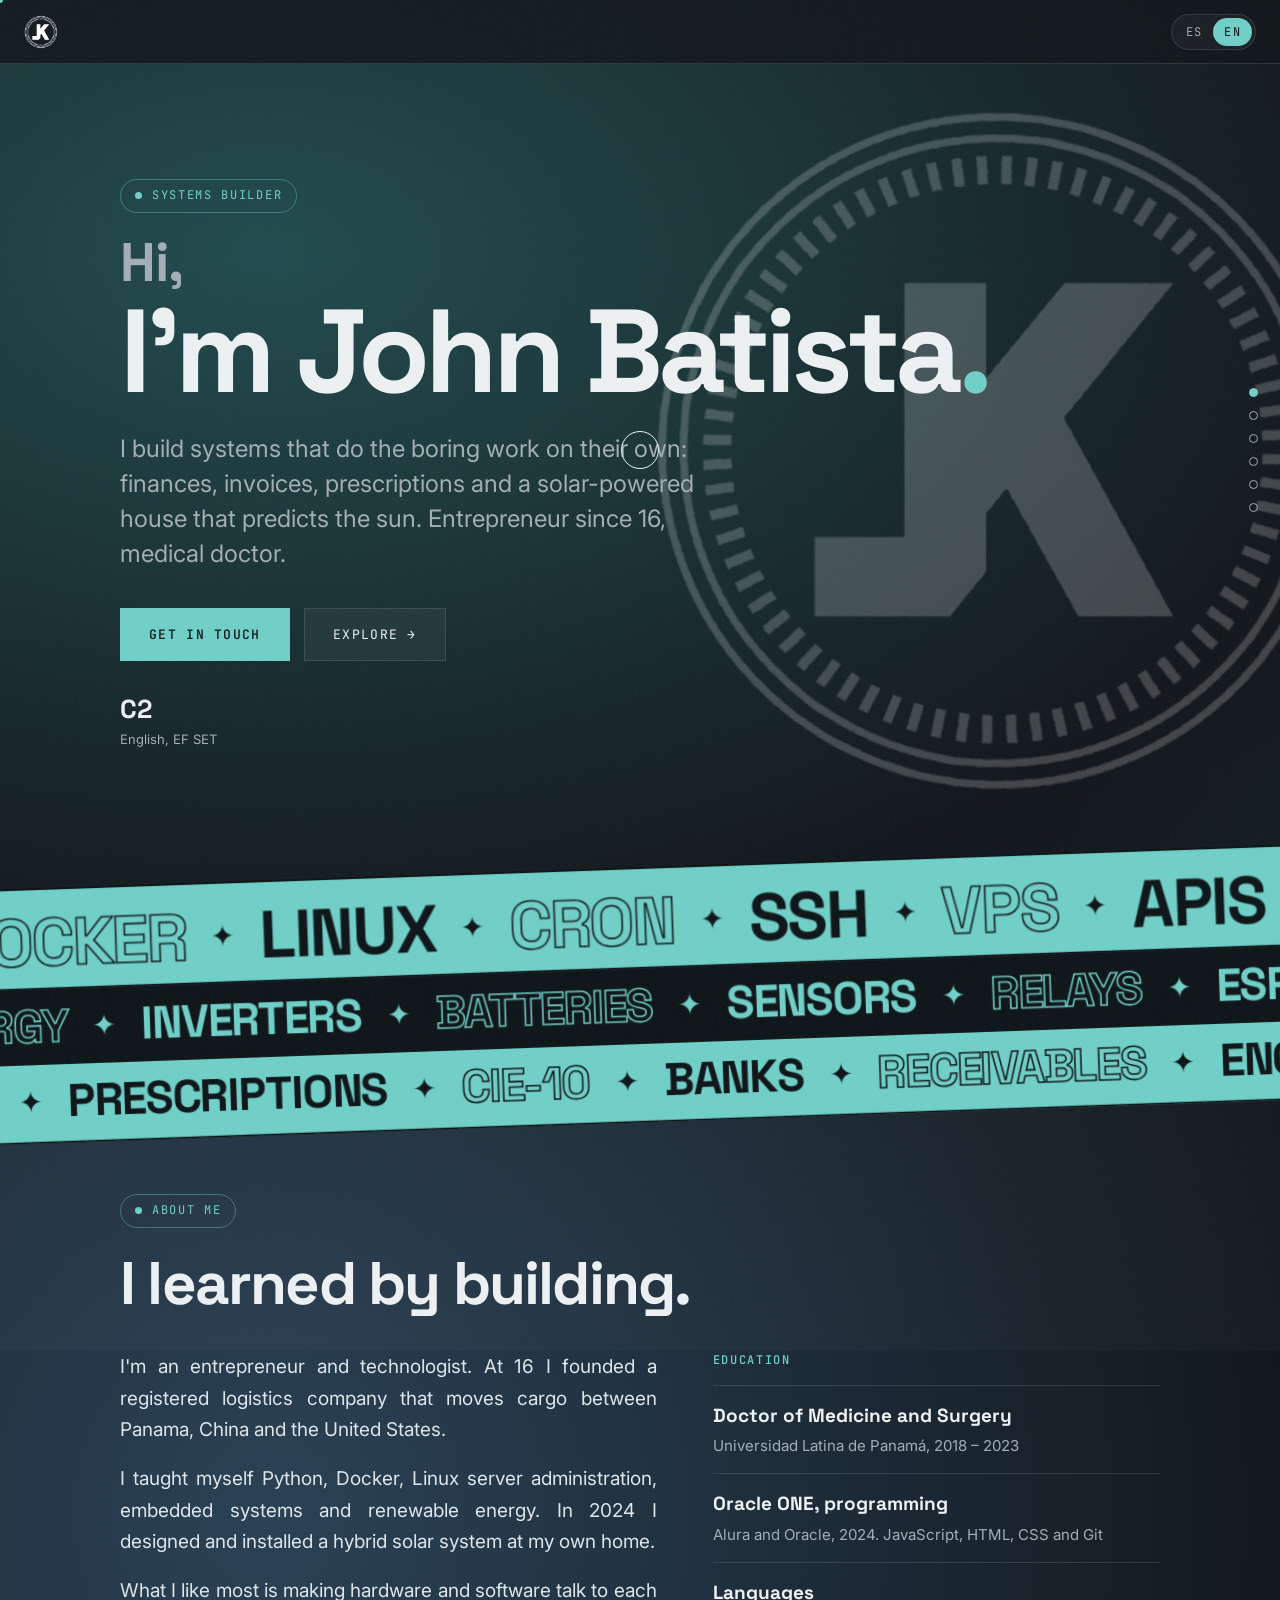
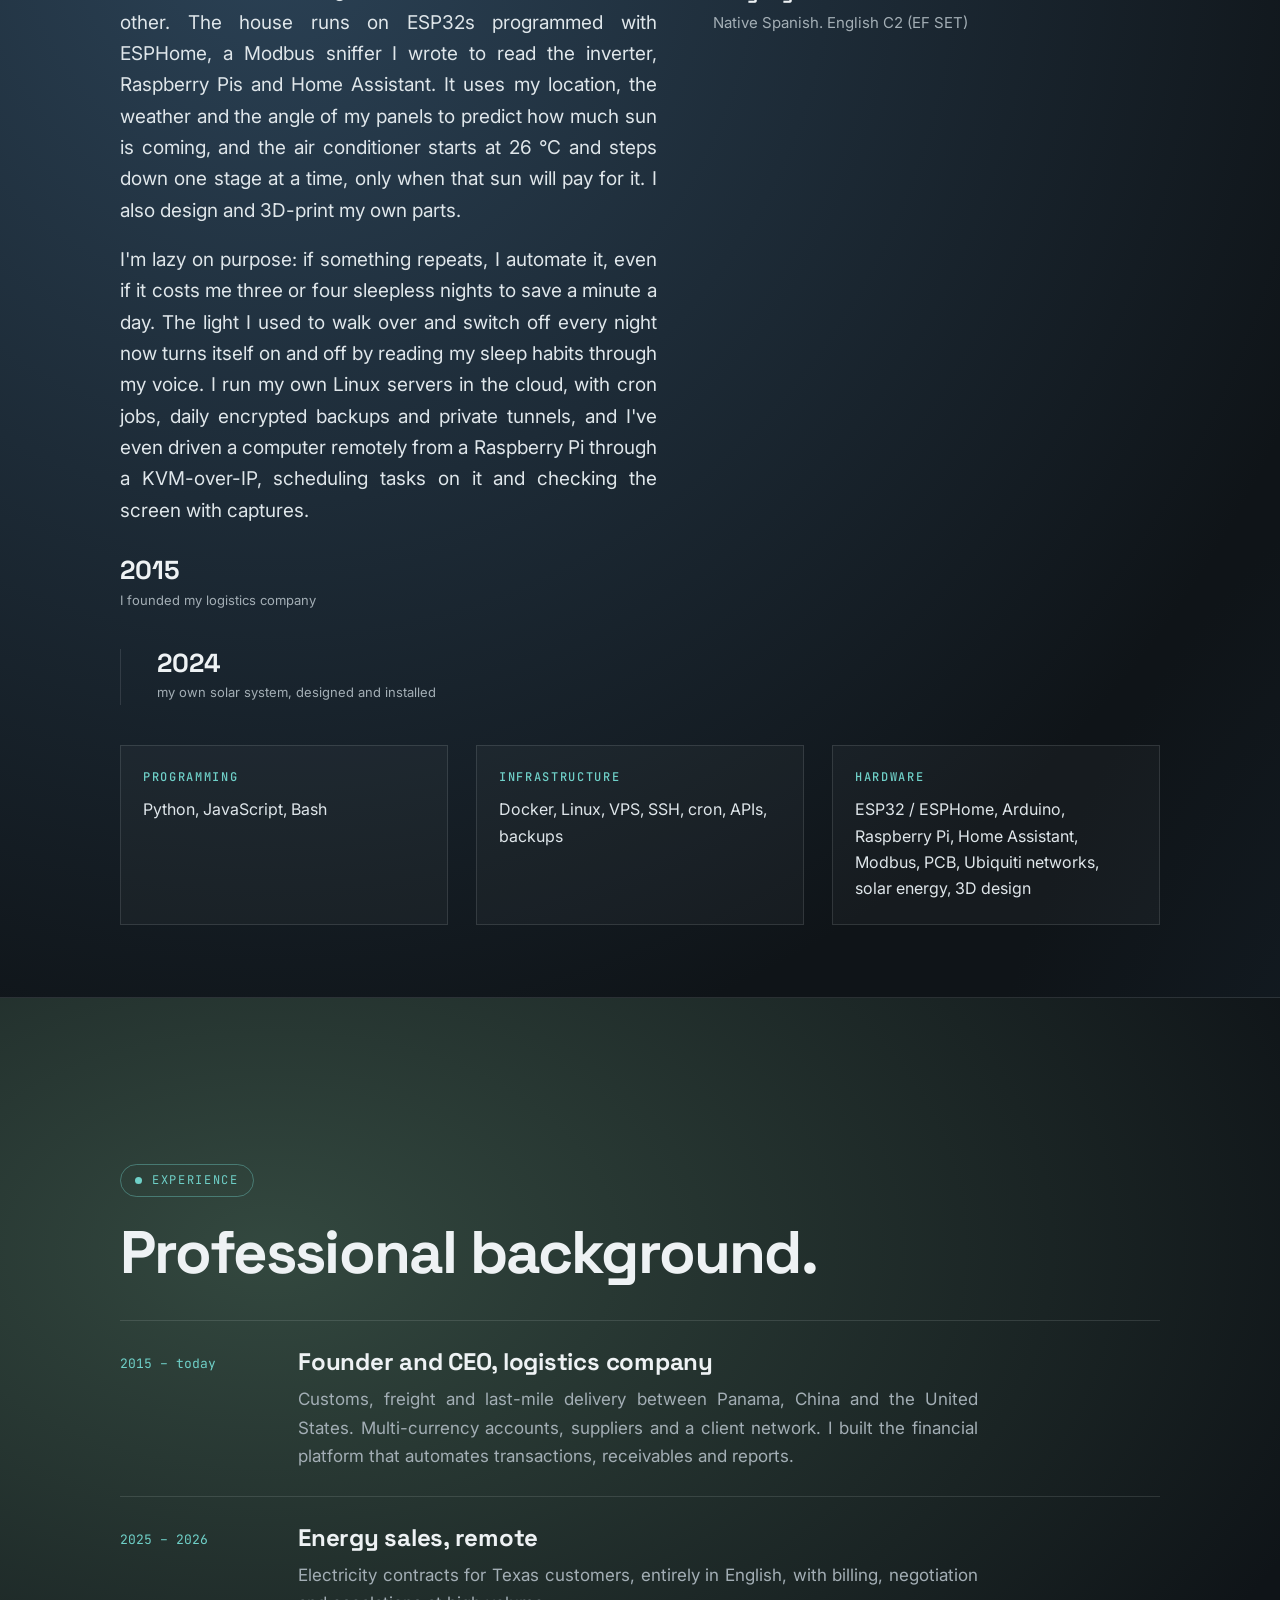
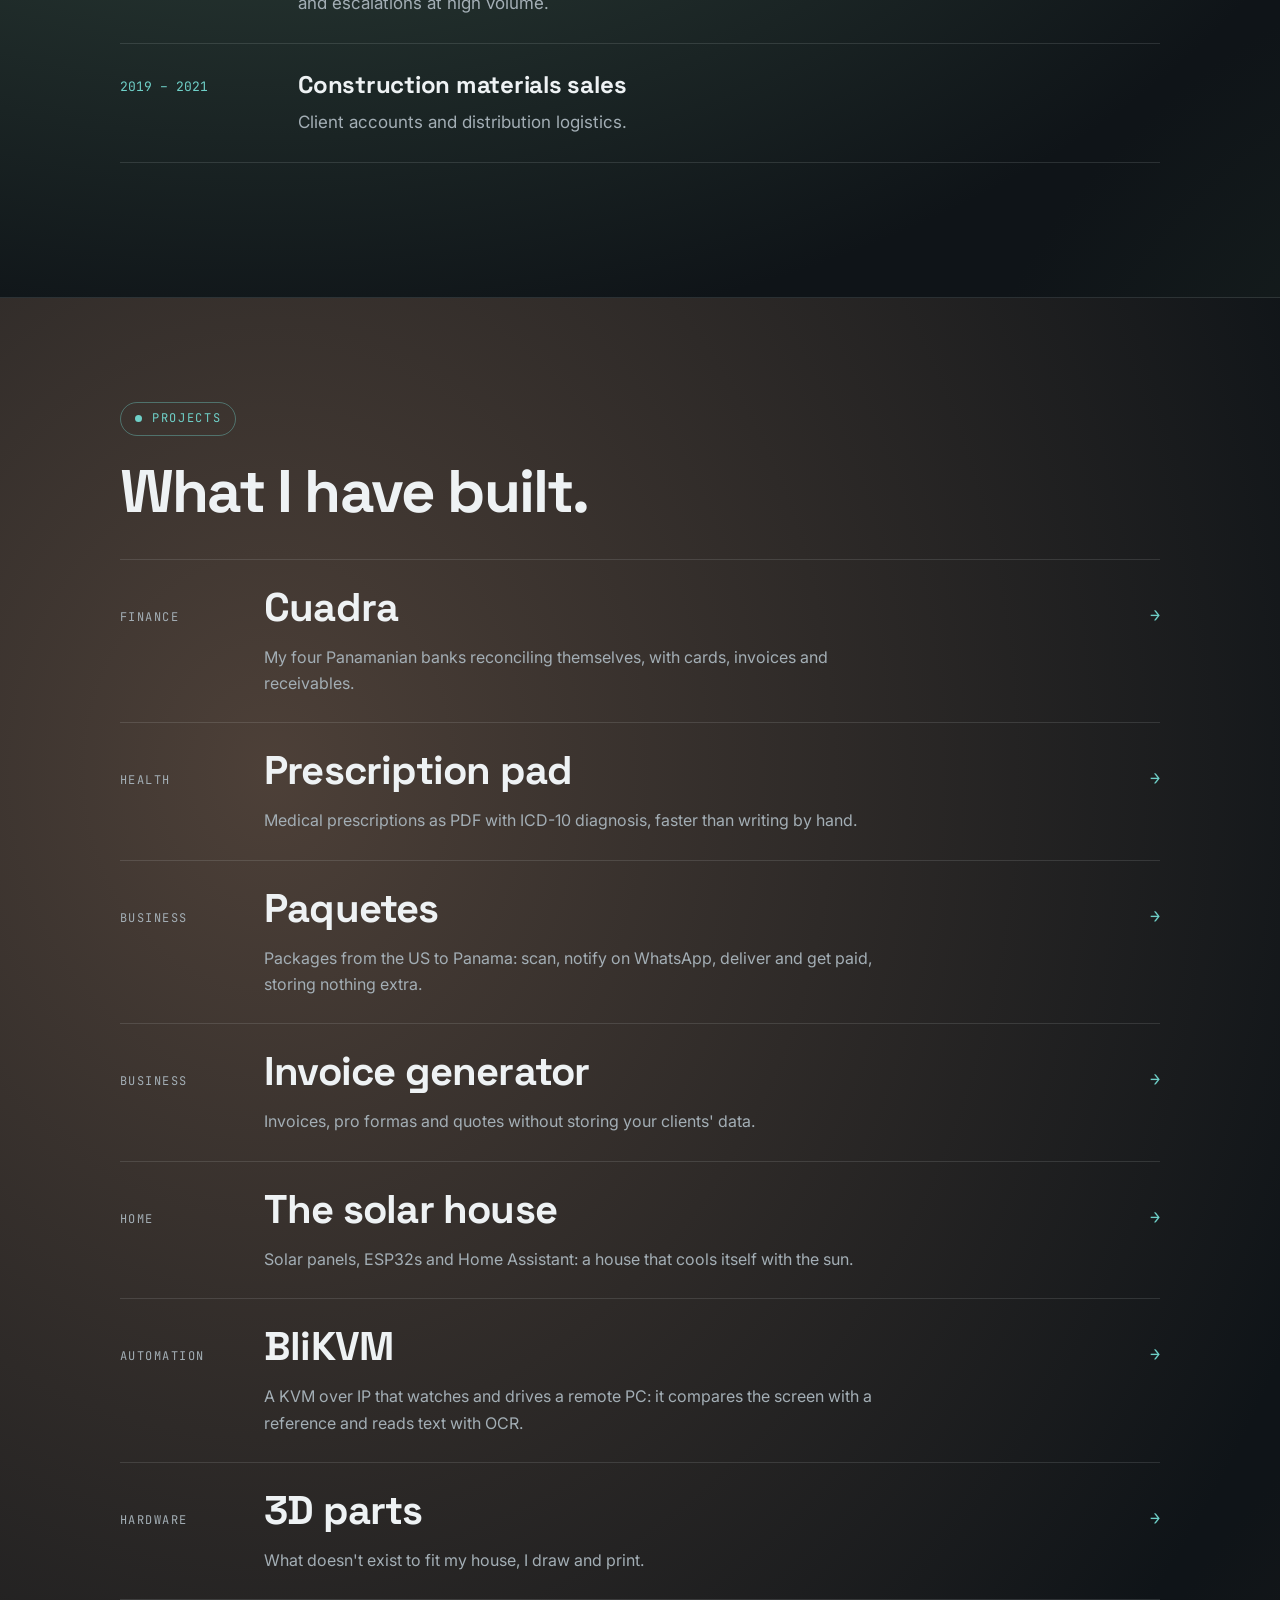
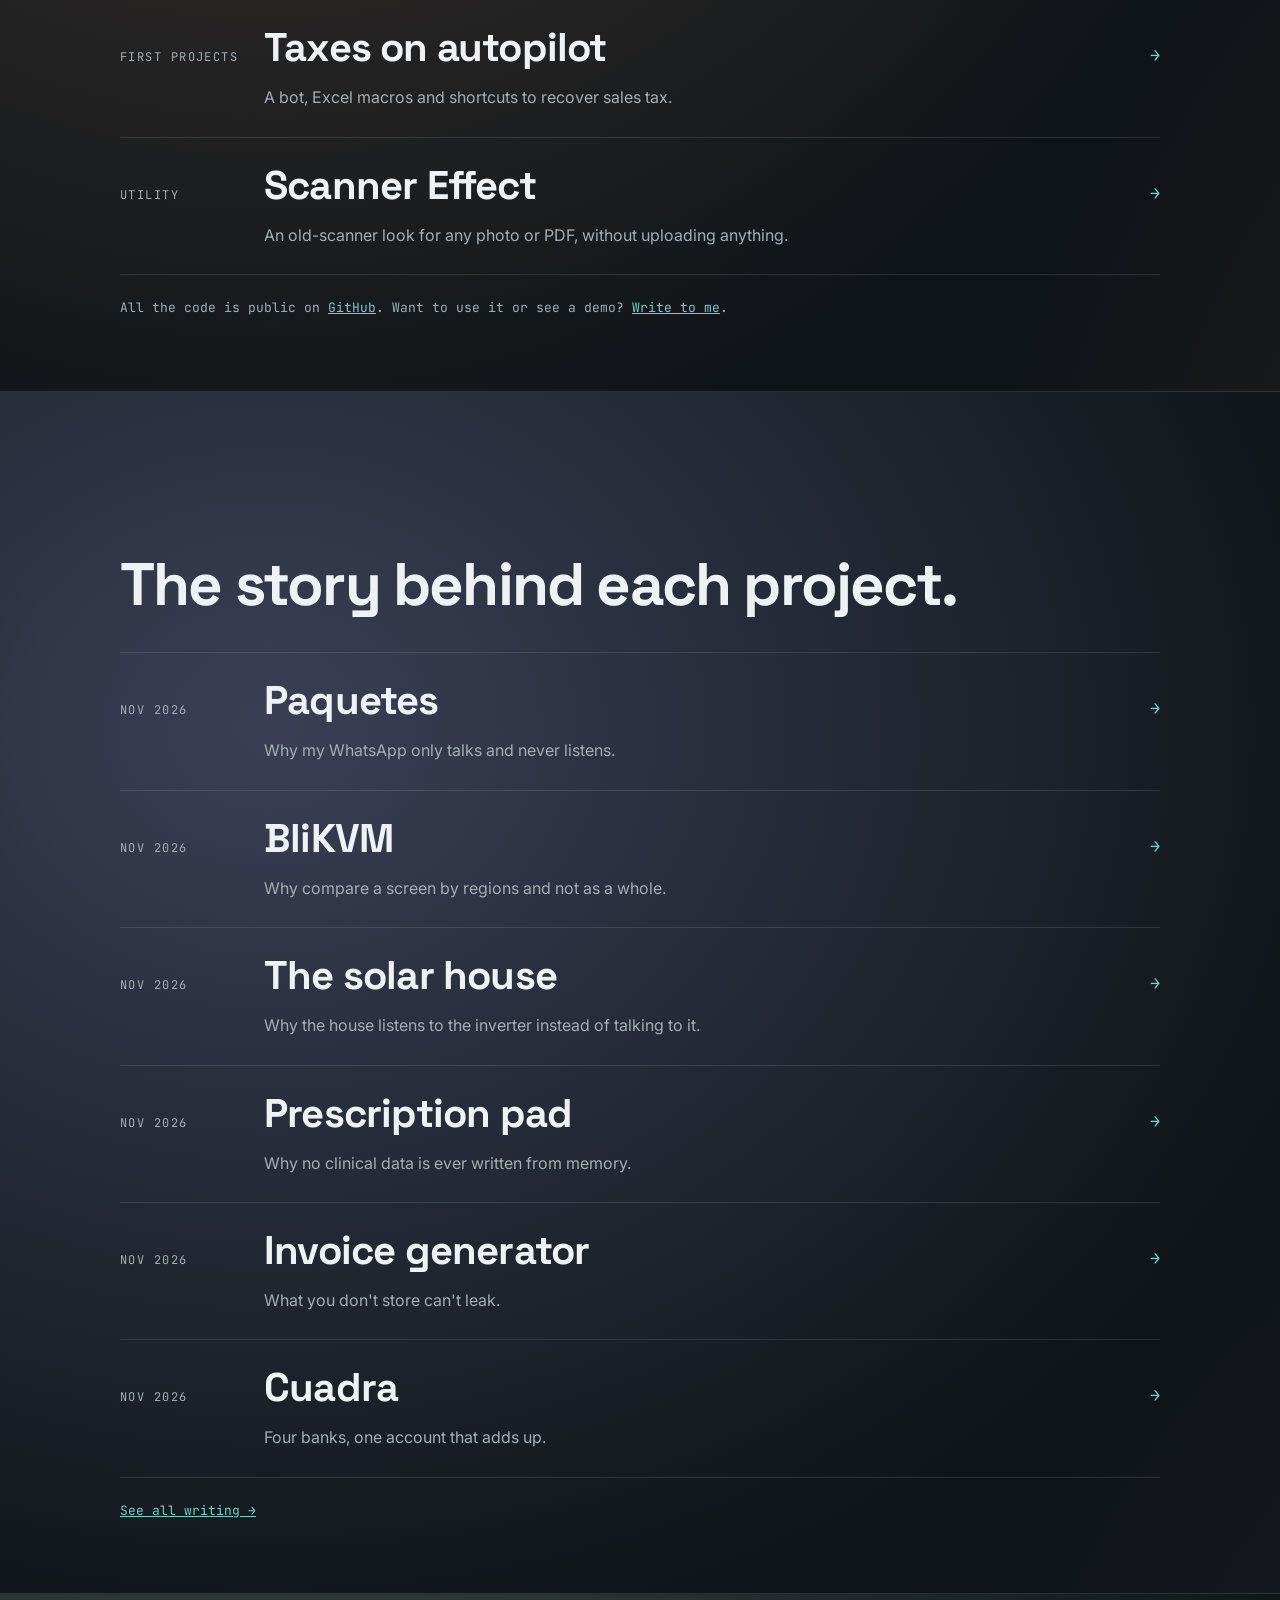
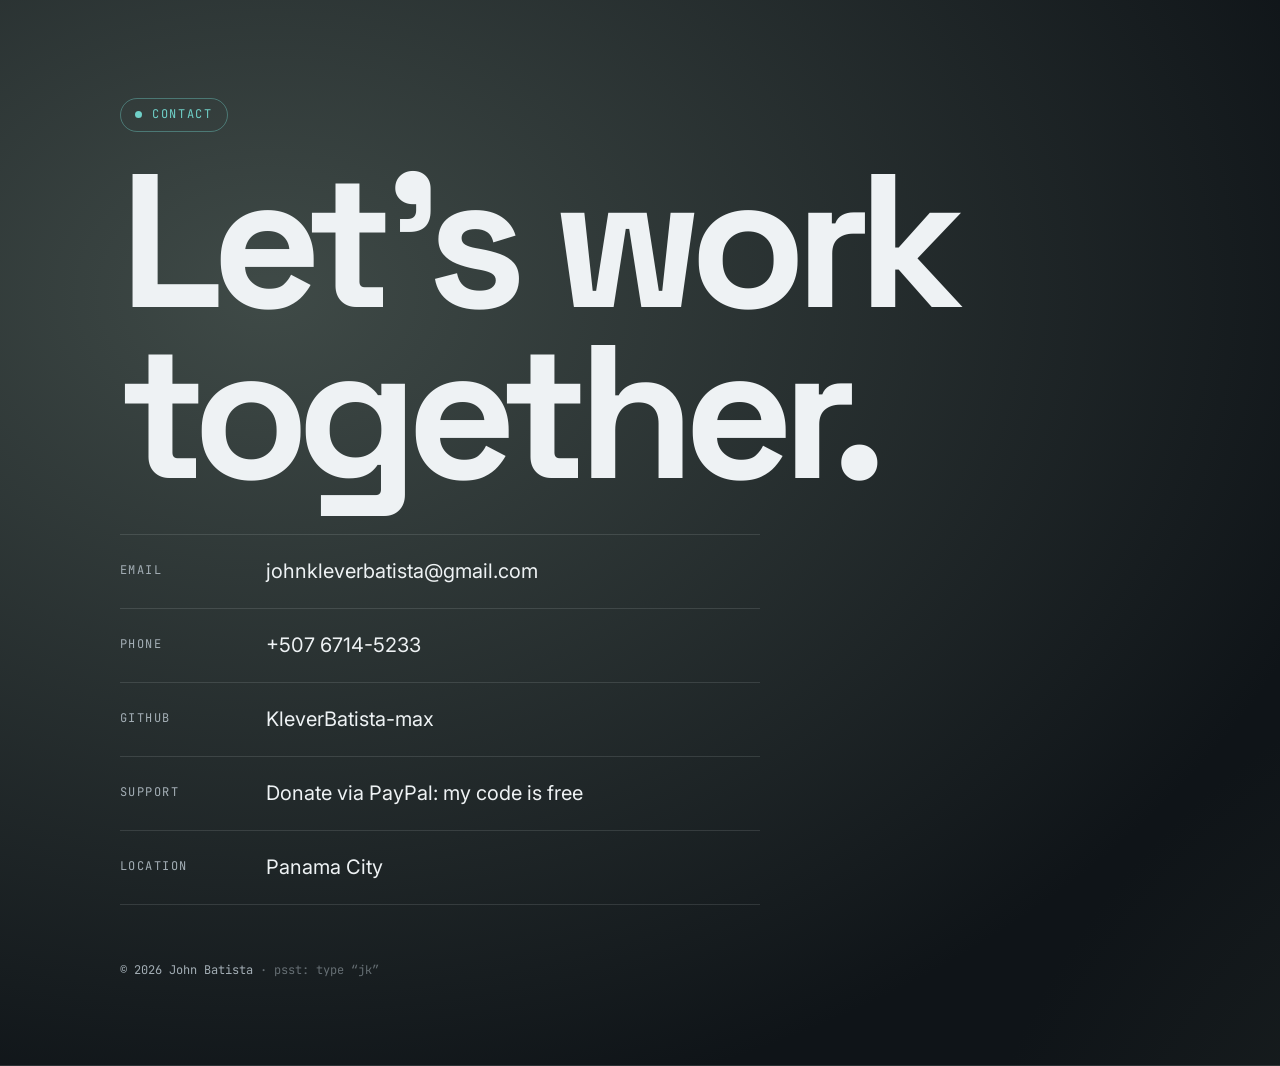
==== commit 2e0a57a8: "Nuevo escrito: Paquetes (ES/EN), enlazado desde el inicio y el índice" ====
--- a/index.html
+++ b/index.html
@@ -94,6 +94,7 @@
     <div class="big">
       <a class="item" href="blog/cuadra.html"><span class="k" data-en="FINANCE">FINANZAS</span><span class="t glitch" data-text="Cuadra">Cuadra</span><span class="go">→</span><span class="d" data-en="My four Panamanian banks reconciling themselves, with cards, invoices and receivables.">Mis cuatro bancos de Panamá cuadrando solos, con tarjetas, facturas y cuentas por cobrar.</span></a>
       <a class="item" href="blog/recetario.html"><span class="k" data-en="HEALTH">SALUD</span><span class="t glitch" data-text="Recetario" data-en="Prescription pad">Recetario</span><span class="go">→</span><span class="d" data-en="Medical prescriptions as PDF with ICD-10 diagnosis, faster than writing by hand.">Recetas médicas en PDF con diagnóstico CIE-10, más rápidas que a mano.</span></a>
+      <a class="item" href="blog/paquetes.html"><span class="k" data-en="BUSINESS">NEGOCIO</span><span class="t glitch" data-text="Paquetes">Paquetes</span><span class="go">→</span><span class="d" data-en="Packages from the US to Panama: scan, notify on WhatsApp, deliver and get paid, storing nothing extra.">Paquetes de Estados Unidos a Panamá: escanear, avisar por WhatsApp, entregar y cobrar, sin guardar de más.</span></a>
       <a class="item" href="blog/facturas.html"><span class="k" data-en="BUSINESS">NEGOCIO</span><span class="t glitch" data-text="Generador de facturas" data-en="Invoice generator">Generador de facturas</span><span class="go">→</span><span class="d" data-en="Invoices, pro formas and quotes without storing your clients' data.">Facturas, proformas y cotizaciones sin guardar los datos de tus clientes.</span></a>
       <a class="item" href="blog/casa-solar.html"><span class="k" data-en="HOME">CASA</span><span class="t glitch" data-text="La casa solar" data-en="The solar house">La casa solar</span><span class="go">→</span><span class="d" data-en="Solar panels, ESP32s and Home Assistant: a house that cools itself with the sun.">Paneles solares, ESP32 y Home Assistant: una casa que se enfría con el sol.</span></a>
       <a class="item" href="blog/blikvm.html"><span class="k" data-en="AUTOMATION">AUTOMATIZACIÓN</span><span class="t glitch" data-text="BliKVM">BliKVM</span><span class="go">→</span><span class="d" data-en="A KVM over IP that watches and drives a remote PC: it compares the screen with a reference and reads text with OCR.">Un KVM por IP que vigila y maneja un PC remoto: compara la pantalla con una referencia y lee texto con OCR.</span></a>
@@ -110,6 +111,7 @@
     <span class="label" data-en="Writing">Escritos</span>
     <h2 data-en="The story behind each project.">La historia detrás de cada proyecto.</h2>
     <div class="big">
+      <a class="item" href="blog/paquetes.html"><span class="k">NOV 2026</span><span class="t glitch" data-text="Paquetes">Paquetes</span><span class="go">→</span><span class="d" data-en="Why my WhatsApp only talks and never listens.">Por qué mi WhatsApp solo habla y nunca escucha.</span></a>
       <a class="item" href="blog/blikvm.html"><span class="k">NOV 2026</span><span class="t glitch" data-text="BliKVM">BliKVM</span><span class="go">→</span><span class="d" data-en="Why compare a screen by regions and not as a whole.">Por qué comparar una pantalla por regiones y no entera.</span></a>
       <a class="item" href="blog/casa-solar.html"><span class="k">NOV 2026</span><span class="t glitch" data-text="La casa solar" data-en="The solar house">La casa solar</span><span class="go">→</span><span class="d" data-en="Why the house listens to the inverter instead of talking to it.">Por qué la casa escucha al inversor en vez de hablarle.</span></a>
       <a class="item" href="blog/recetario.html"><span class="k">NOV 2026</span><span class="t glitch" data-text="Recetario" data-en="Prescription pad">Recetario</span><span class="go">→</span><span class="d" data-en="Why no clinical data is ever written from memory.">Por qué ningún dato clínico se escribe de memoria.</span></a>
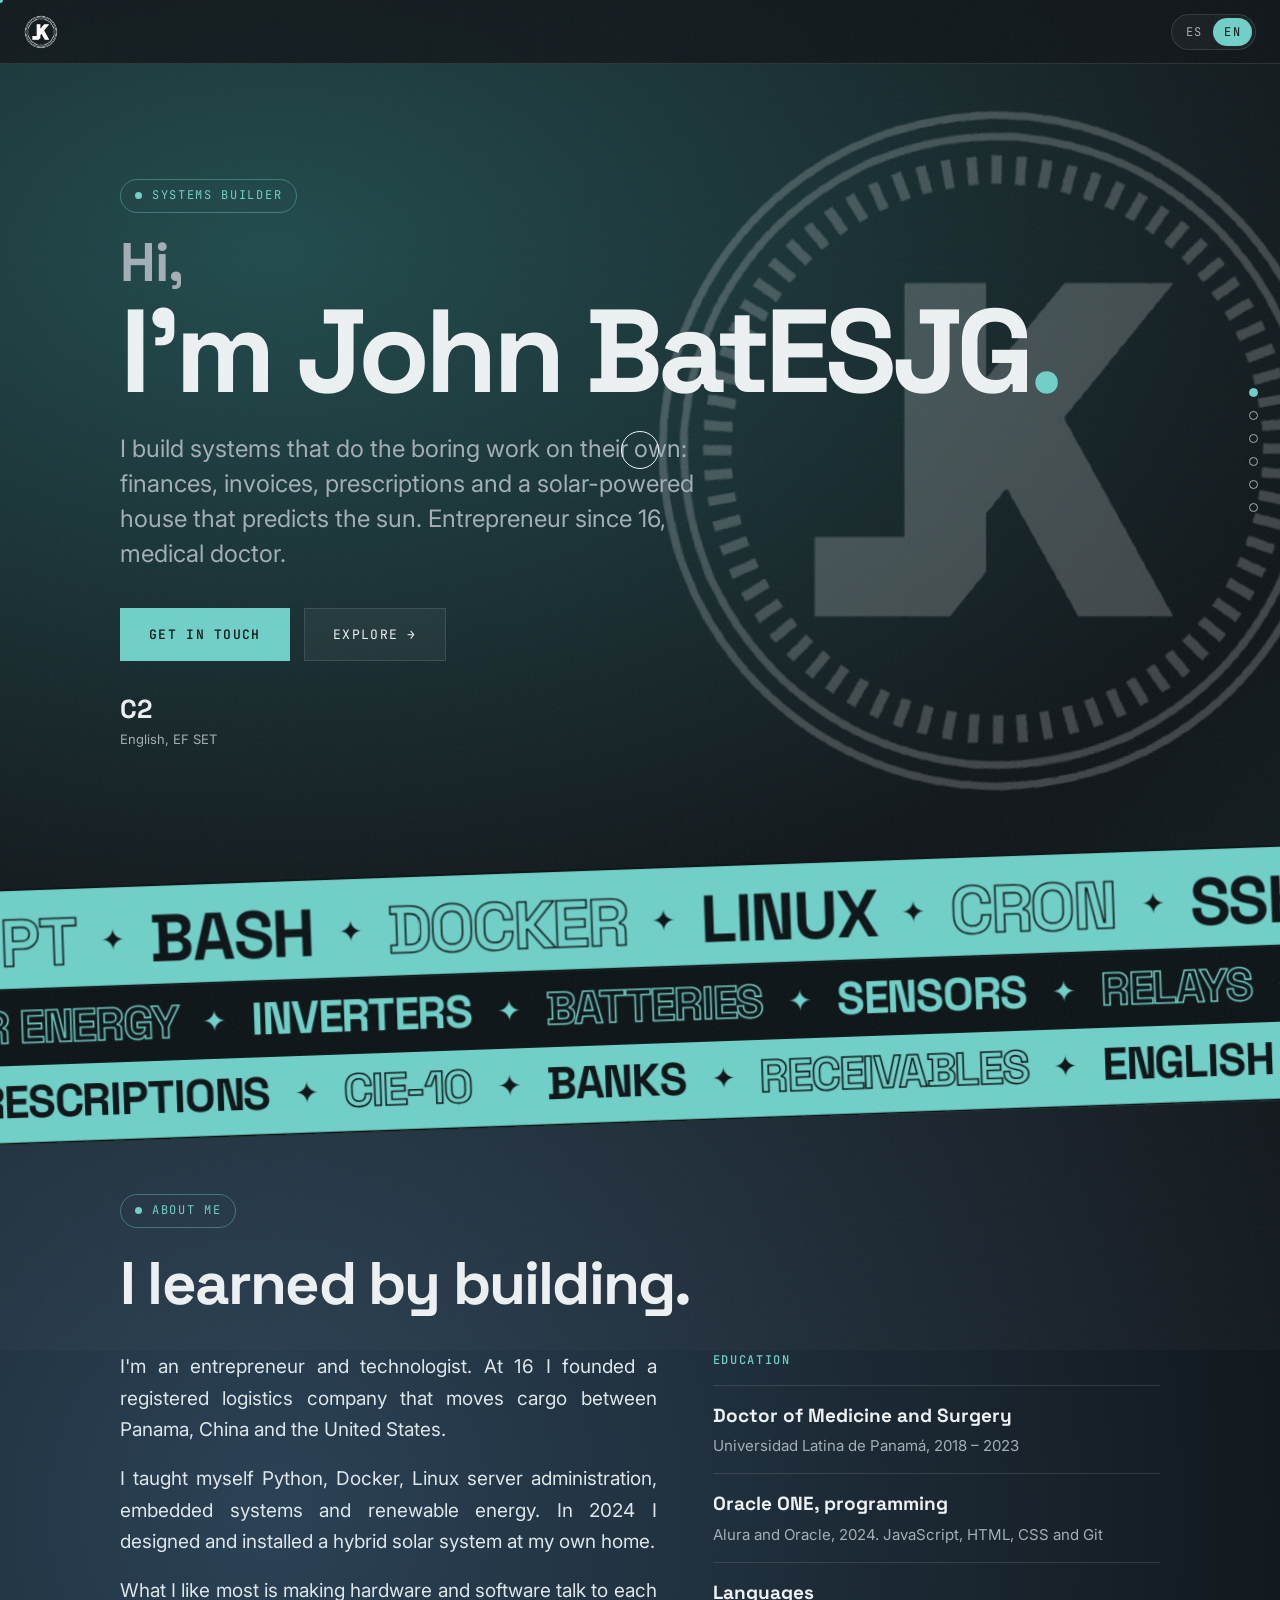
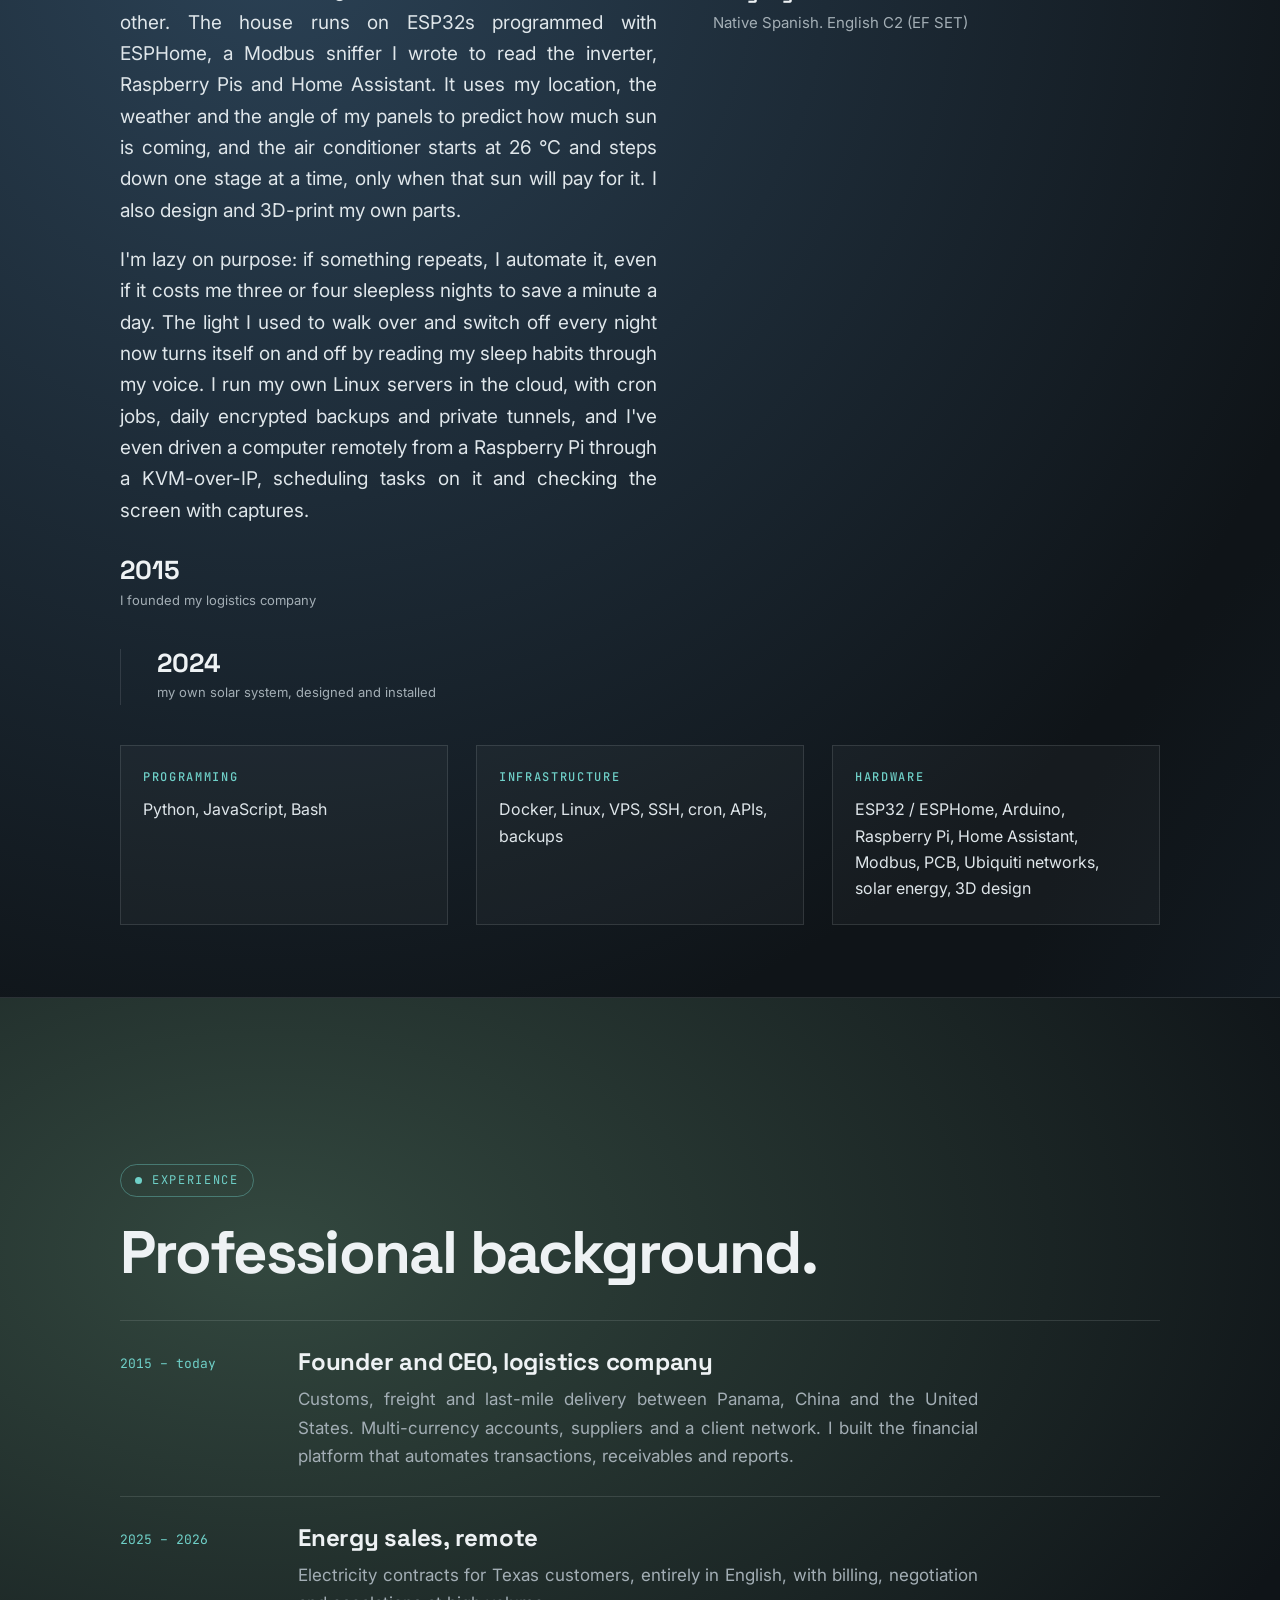
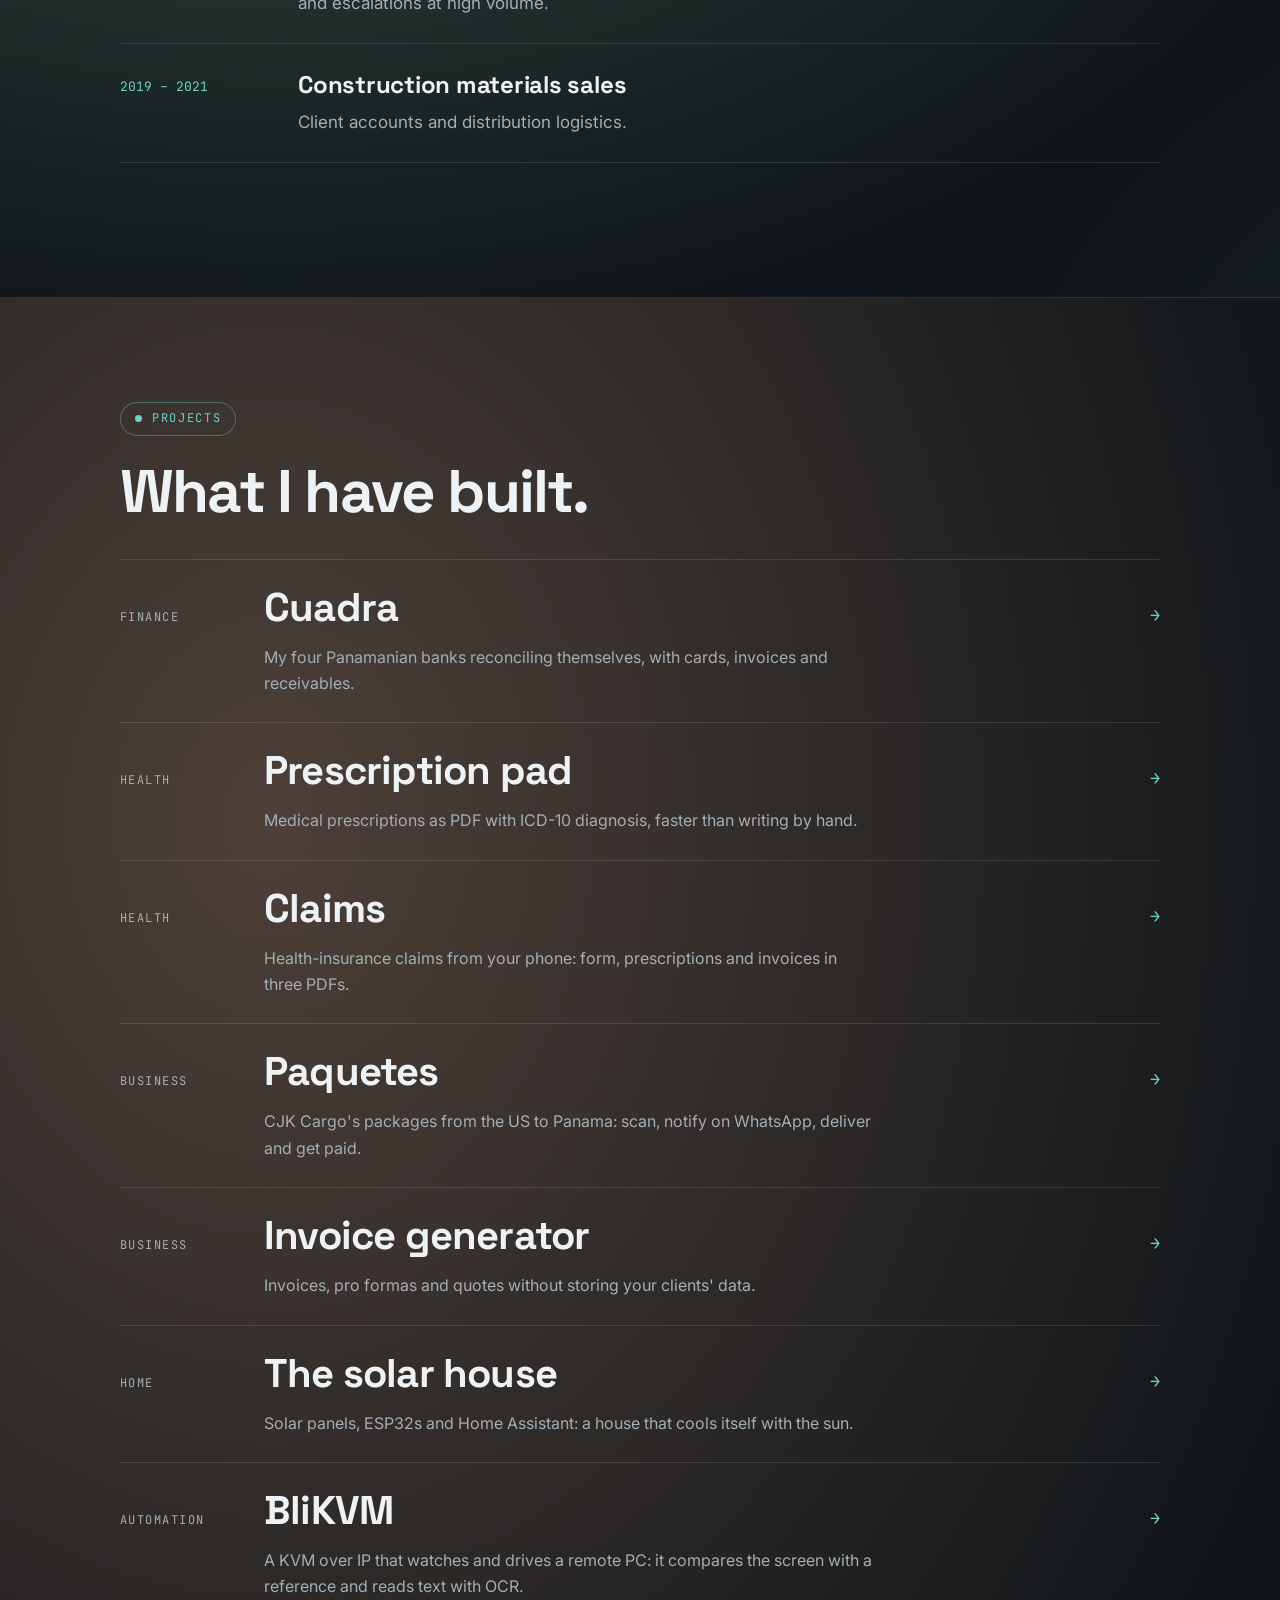
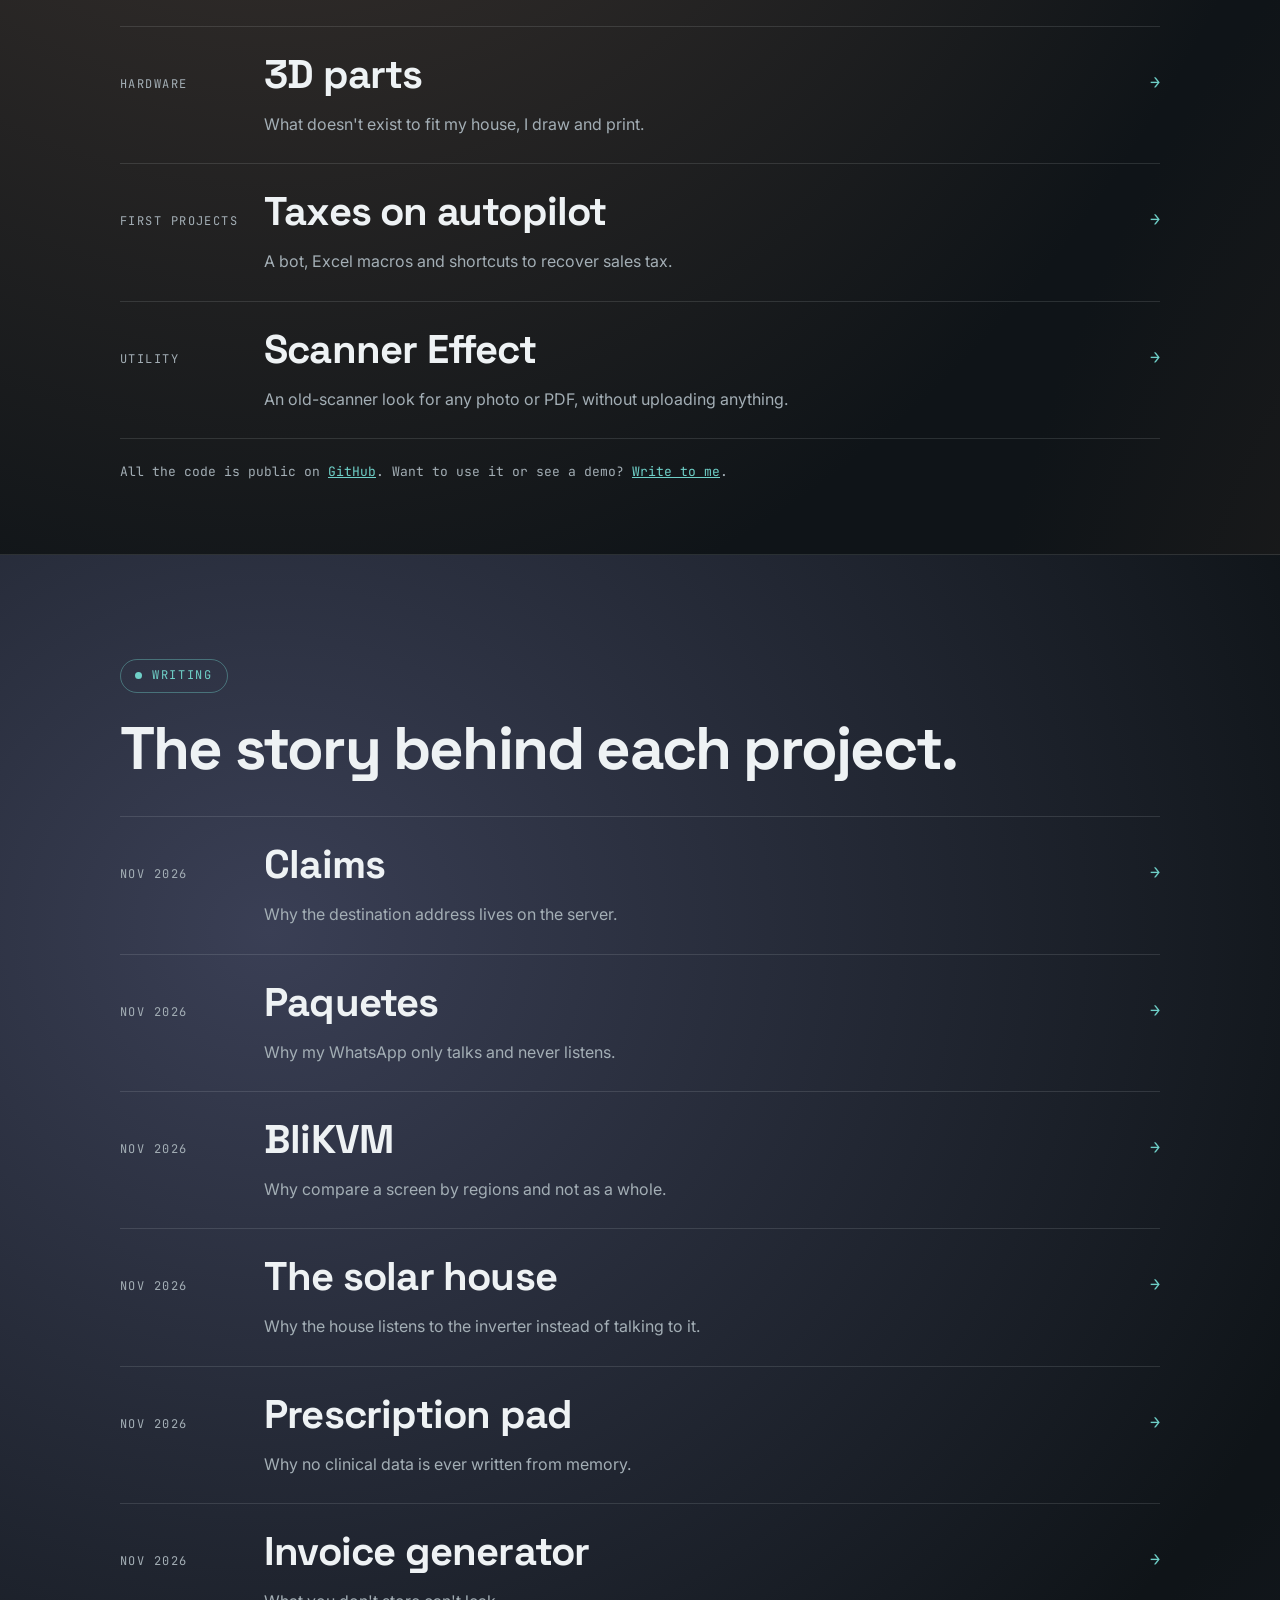
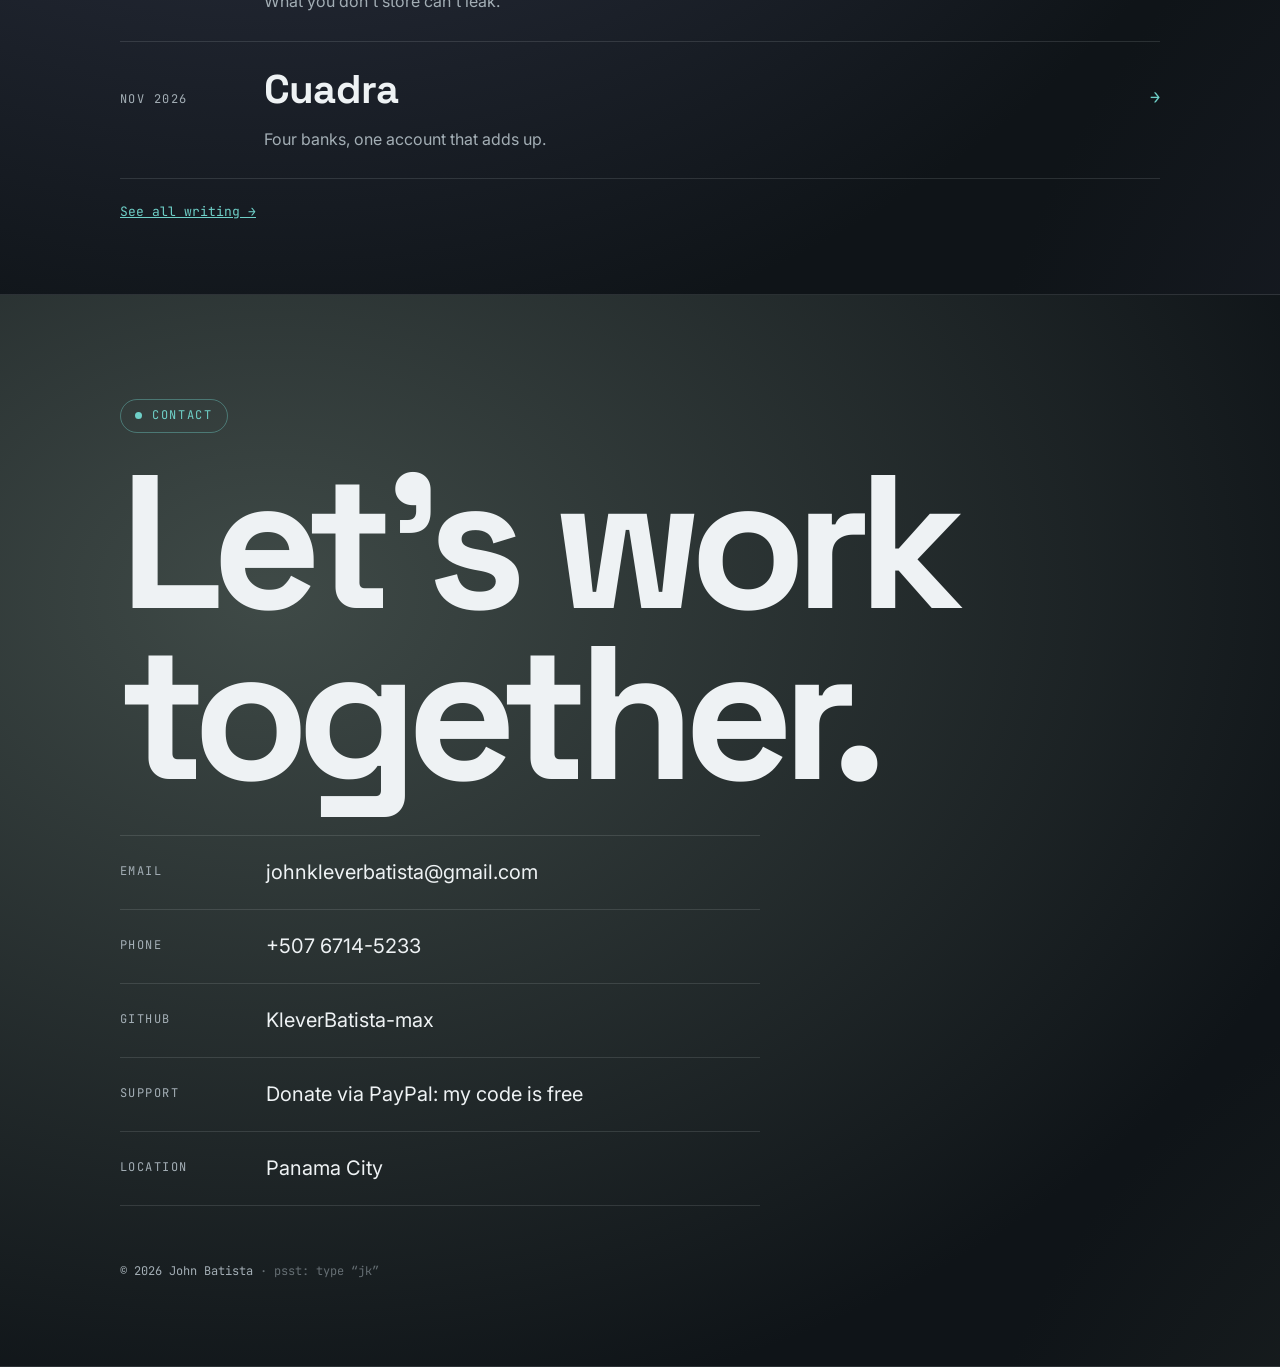
==== commit adb66aaa: "Reclamos (nuevo), comandos de Cuadra, nombre CJK Cargo en Paquetes y enlace al scraper de Amazon (ES" ====
--- a/index.html
+++ b/index.html
@@ -94,7 +94,8 @@
     <div class="big">
       <a class="item" href="blog/cuadra.html"><span class="k" data-en="FINANCE">FINANZAS</span><span class="t glitch" data-text="Cuadra">Cuadra</span><span class="go">→</span><span class="d" data-en="My four Panamanian banks reconciling themselves, with cards, invoices and receivables.">Mis cuatro bancos de Panamá cuadrando solos, con tarjetas, facturas y cuentas por cobrar.</span></a>
       <a class="item" href="blog/recetario.html"><span class="k" data-en="HEALTH">SALUD</span><span class="t glitch" data-text="Recetario" data-en="Prescription pad">Recetario</span><span class="go">→</span><span class="d" data-en="Medical prescriptions as PDF with ICD-10 diagnosis, faster than writing by hand.">Recetas médicas en PDF con diagnóstico CIE-10, más rápidas que a mano.</span></a>
-      <a class="item" href="blog/paquetes.html"><span class="k" data-en="BUSINESS">NEGOCIO</span><span class="t glitch" data-text="Paquetes">Paquetes</span><span class="go">→</span><span class="d" data-en="Packages from the US to Panama: scan, notify on WhatsApp, deliver and get paid, storing nothing extra.">Paquetes de Estados Unidos a Panamá: escanear, avisar por WhatsApp, entregar y cobrar, sin guardar de más.</span></a>
+      <a class="item" href="blog/reclamos.html"><span class="k" data-en="HEALTH">SALUD</span><span class="t glitch" data-text="Reclamos" data-en="Claims">Reclamos</span><span class="go">→</span><span class="d" data-en="Health-insurance claims from your phone: form, prescriptions and invoices in three PDFs.">Reclamos de seguro médico desde el teléfono: formulario, recetas y facturas en tres PDF.</span></a>
+      <a class="item" href="blog/paquetes.html"><span class="k" data-en="BUSINESS">NEGOCIO</span><span class="t glitch" data-text="Paquetes">Paquetes</span><span class="go">→</span><span class="d" data-en="CJK Cargo's packages from the US to Panama: scan, notify on WhatsApp, deliver and get paid.">Paquetes de CJK Cargo, de Estados Unidos a Panamá: escanear, avisar por WhatsApp, entregar y cobrar.</span></a>
       <a class="item" href="blog/facturas.html"><span class="k" data-en="BUSINESS">NEGOCIO</span><span class="t glitch" data-text="Generador de facturas" data-en="Invoice generator">Generador de facturas</span><span class="go">→</span><span class="d" data-en="Invoices, pro formas and quotes without storing your clients' data.">Facturas, proformas y cotizaciones sin guardar los datos de tus clientes.</span></a>
       <a class="item" href="blog/casa-solar.html"><span class="k" data-en="HOME">CASA</span><span class="t glitch" data-text="La casa solar" data-en="The solar house">La casa solar</span><span class="go">→</span><span class="d" data-en="Solar panels, ESP32s and Home Assistant: a house that cools itself with the sun.">Paneles solares, ESP32 y Home Assistant: una casa que se enfría con el sol.</span></a>
       <a class="item" href="blog/blikvm.html"><span class="k" data-en="AUTOMATION">AUTOMATIZACIÓN</span><span class="t glitch" data-text="BliKVM">BliKVM</span><span class="go">→</span><span class="d" data-en="A KVM over IP that watches and drives a remote PC: it compares the screen with a reference and reads text with OCR.">Un KVM por IP que vigila y maneja un PC remoto: compara la pantalla con una referencia y lee texto con OCR.</span></a>
@@ -111,6 +112,7 @@
     <span class="label" data-en="Writing">Escritos</span>
     <h2 data-en="The story behind each project.">La historia detrás de cada proyecto.</h2>
     <div class="big">
+      <a class="item" href="blog/reclamos.html"><span class="k">NOV 2026</span><span class="t glitch" data-text="Reclamos" data-en="Claims">Reclamos</span><span class="go">→</span><span class="d" data-en="Why the destination address lives on the server.">Por qué la dirección de destino vive en el servidor.</span></a>
       <a class="item" href="blog/paquetes.html"><span class="k">NOV 2026</span><span class="t glitch" data-text="Paquetes">Paquetes</span><span class="go">→</span><span class="d" data-en="Why my WhatsApp only talks and never listens.">Por qué mi WhatsApp solo habla y nunca escucha.</span></a>
       <a class="item" href="blog/blikvm.html"><span class="k">NOV 2026</span><span class="t glitch" data-text="BliKVM">BliKVM</span><span class="go">→</span><span class="d" data-en="Why compare a screen by regions and not as a whole.">Por qué comparar una pantalla por regiones y no entera.</span></a>
       <a class="item" href="blog/casa-solar.html"><span class="k">NOV 2026</span><span class="t glitch" data-text="La casa solar" data-en="The solar house">La casa solar</span><span class="go">→</span><span class="d" data-en="Why the house listens to the inverter instead of talking to it.">Por qué la casa escucha al inversor en vez de hablarle.</span></a>
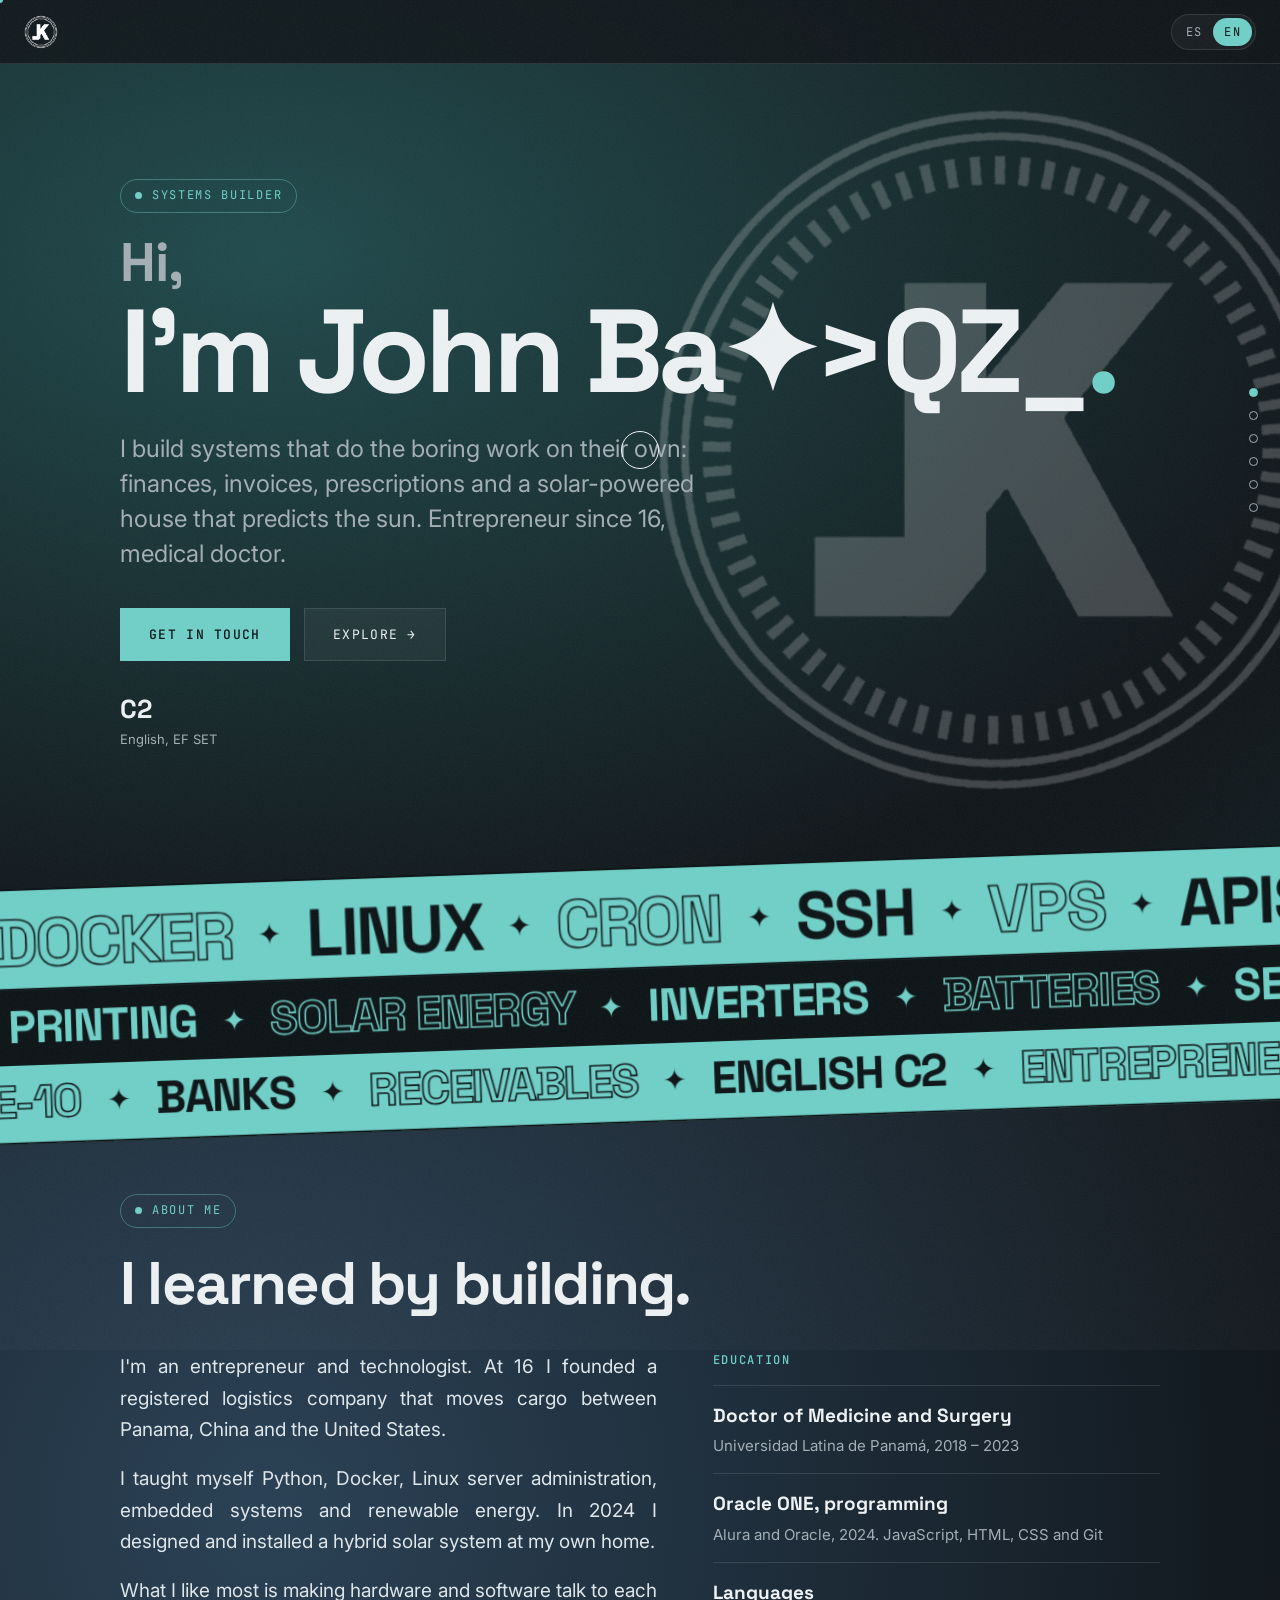
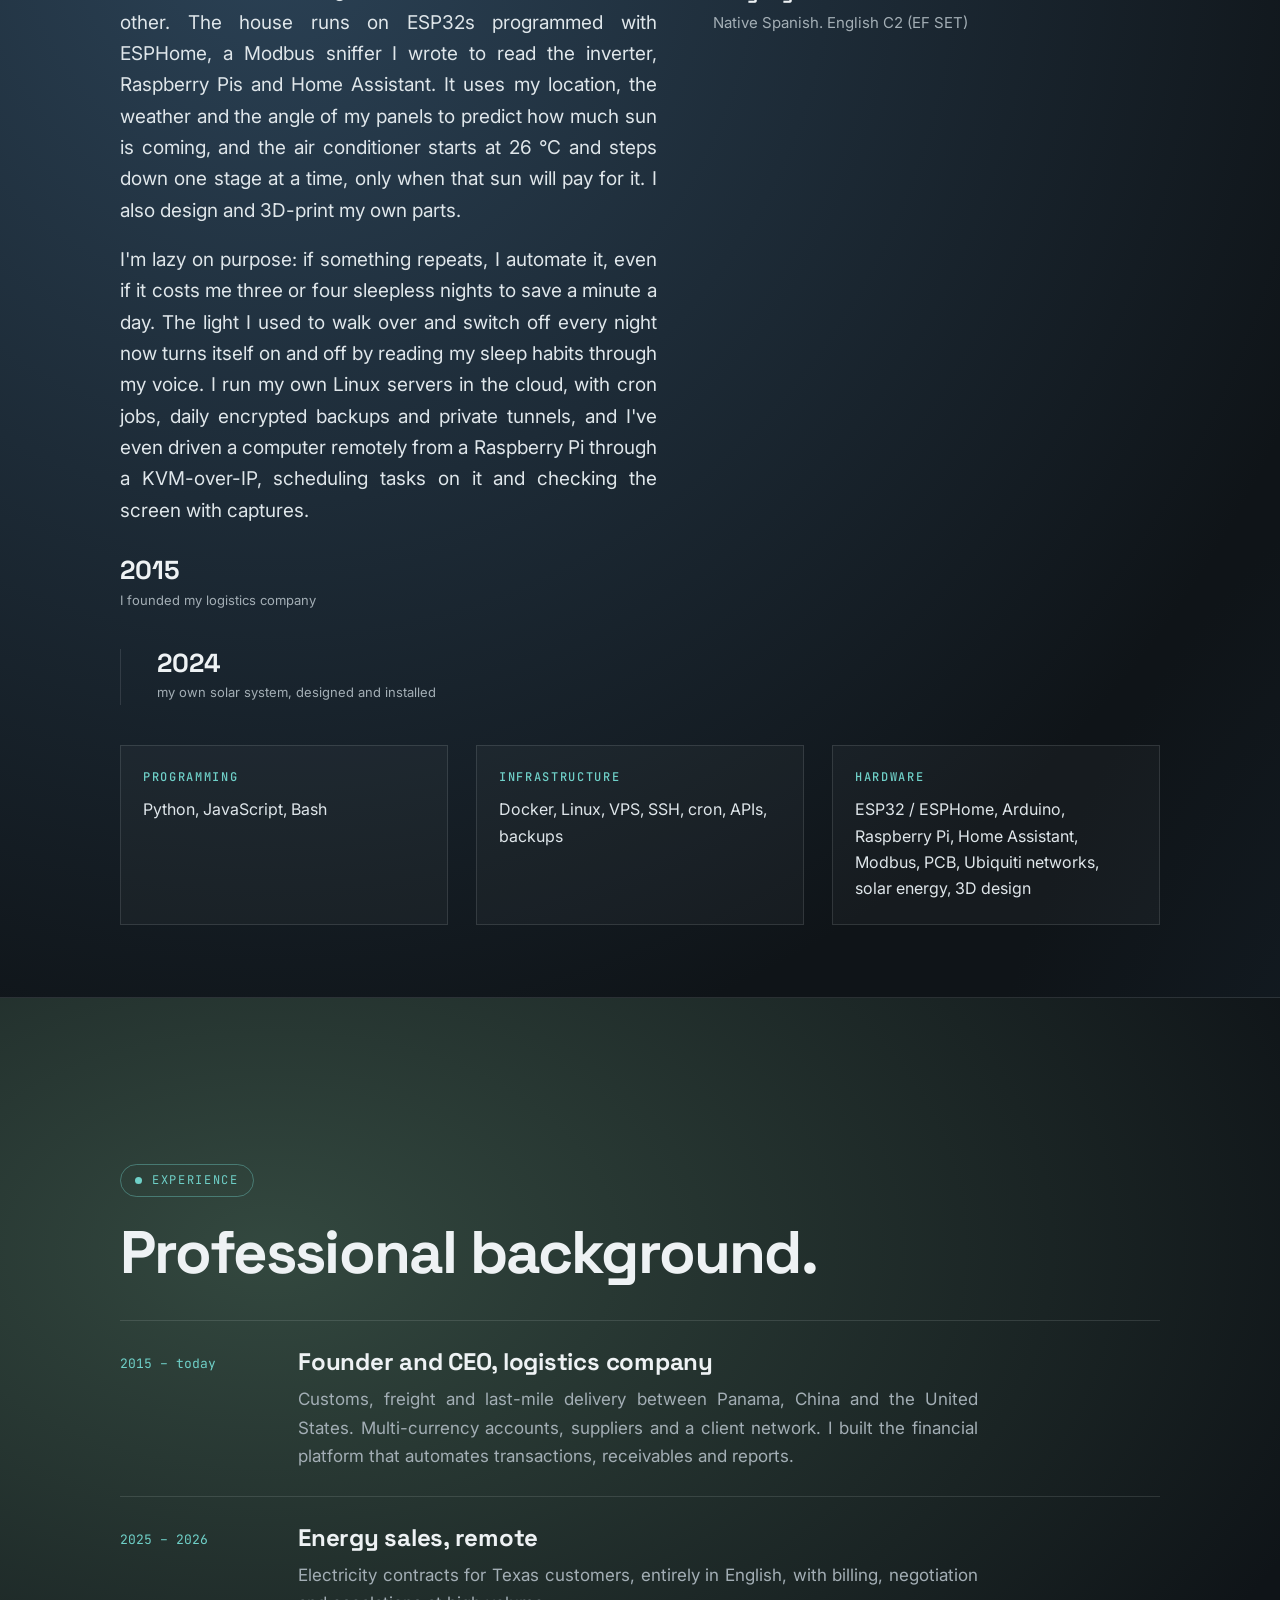
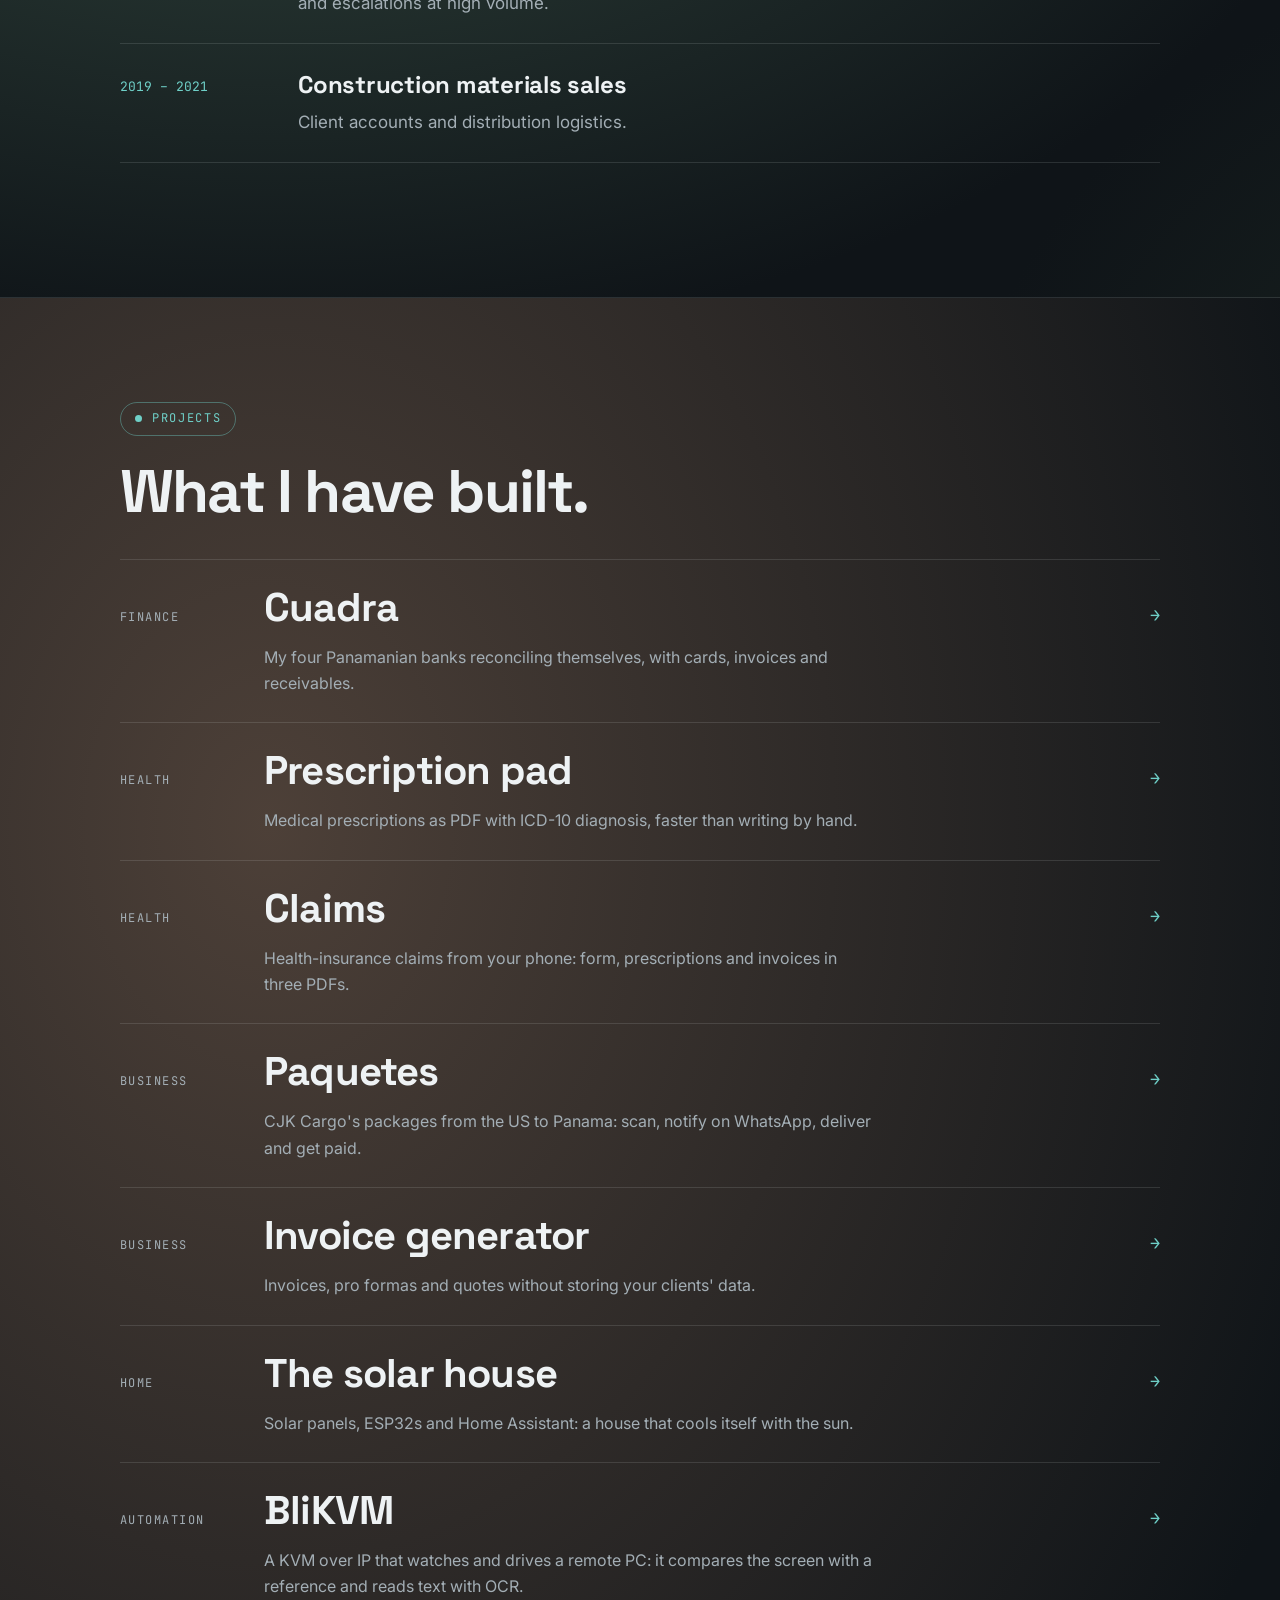
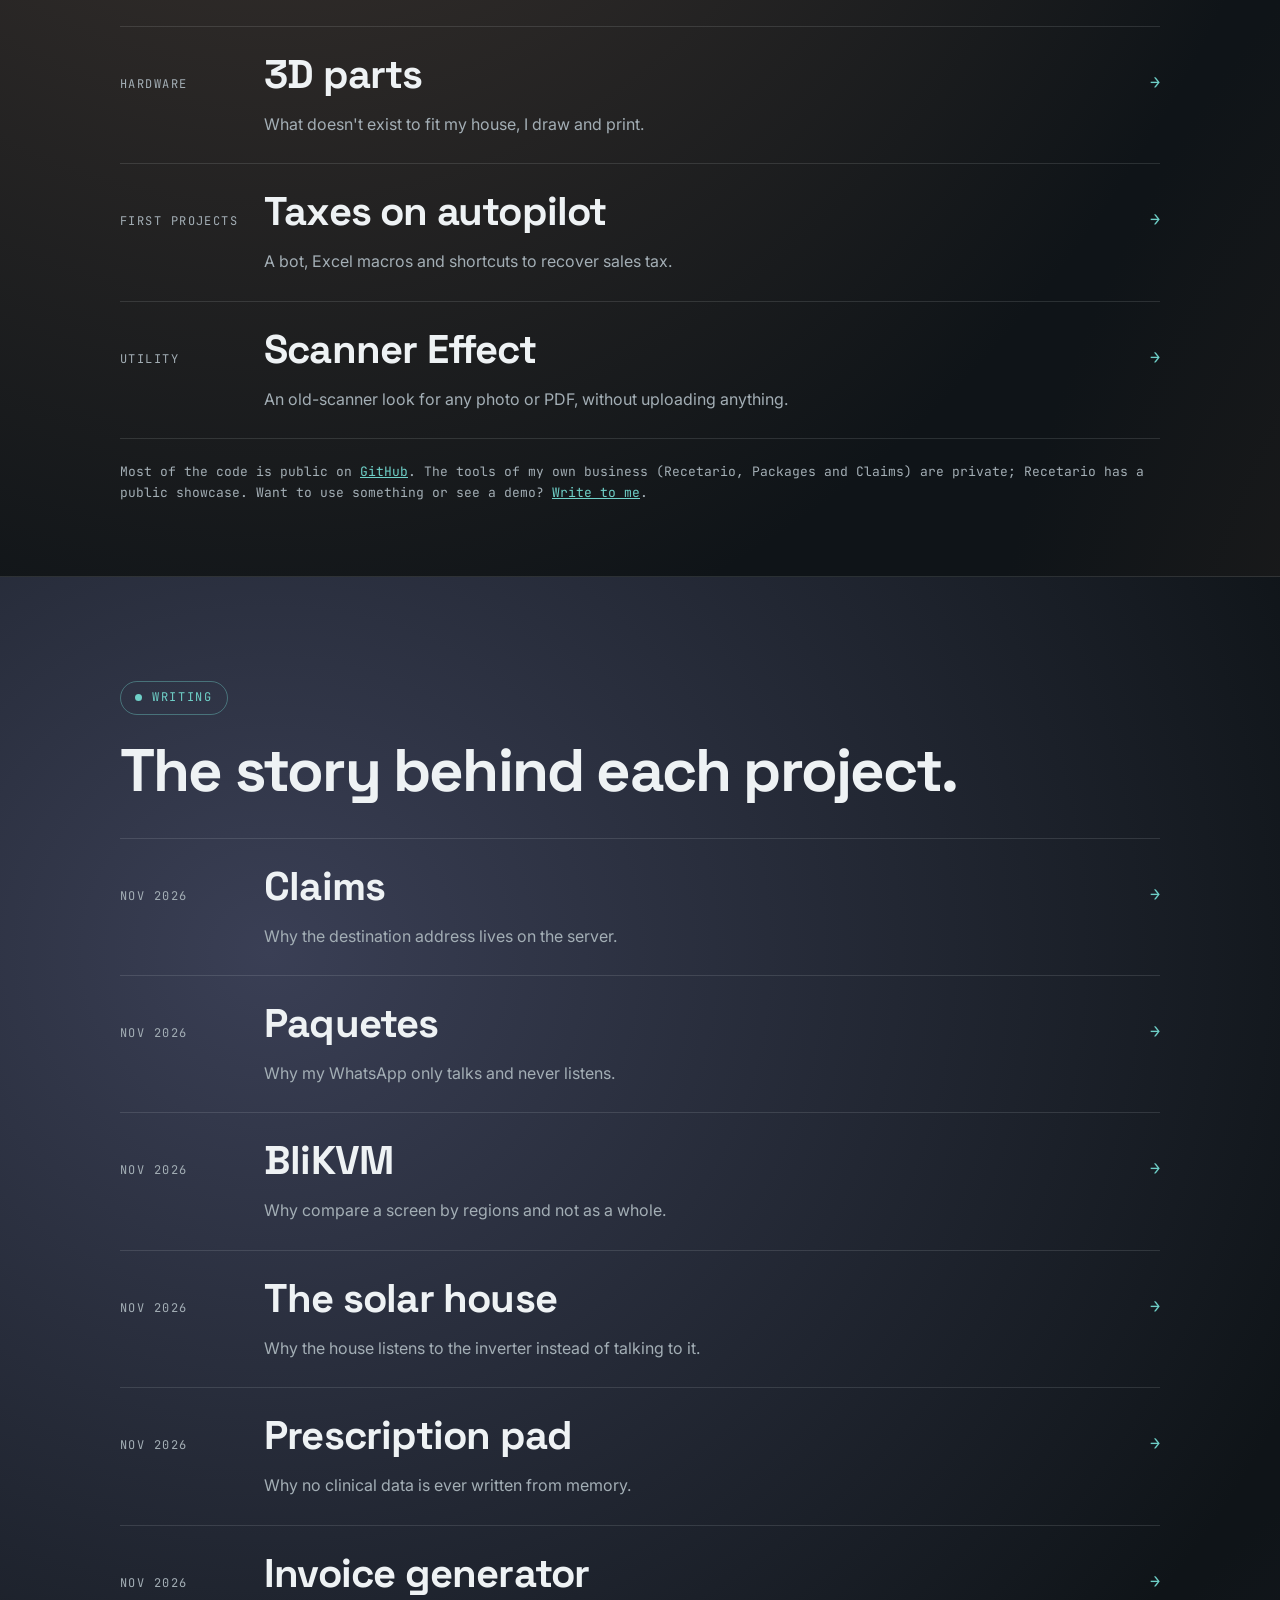
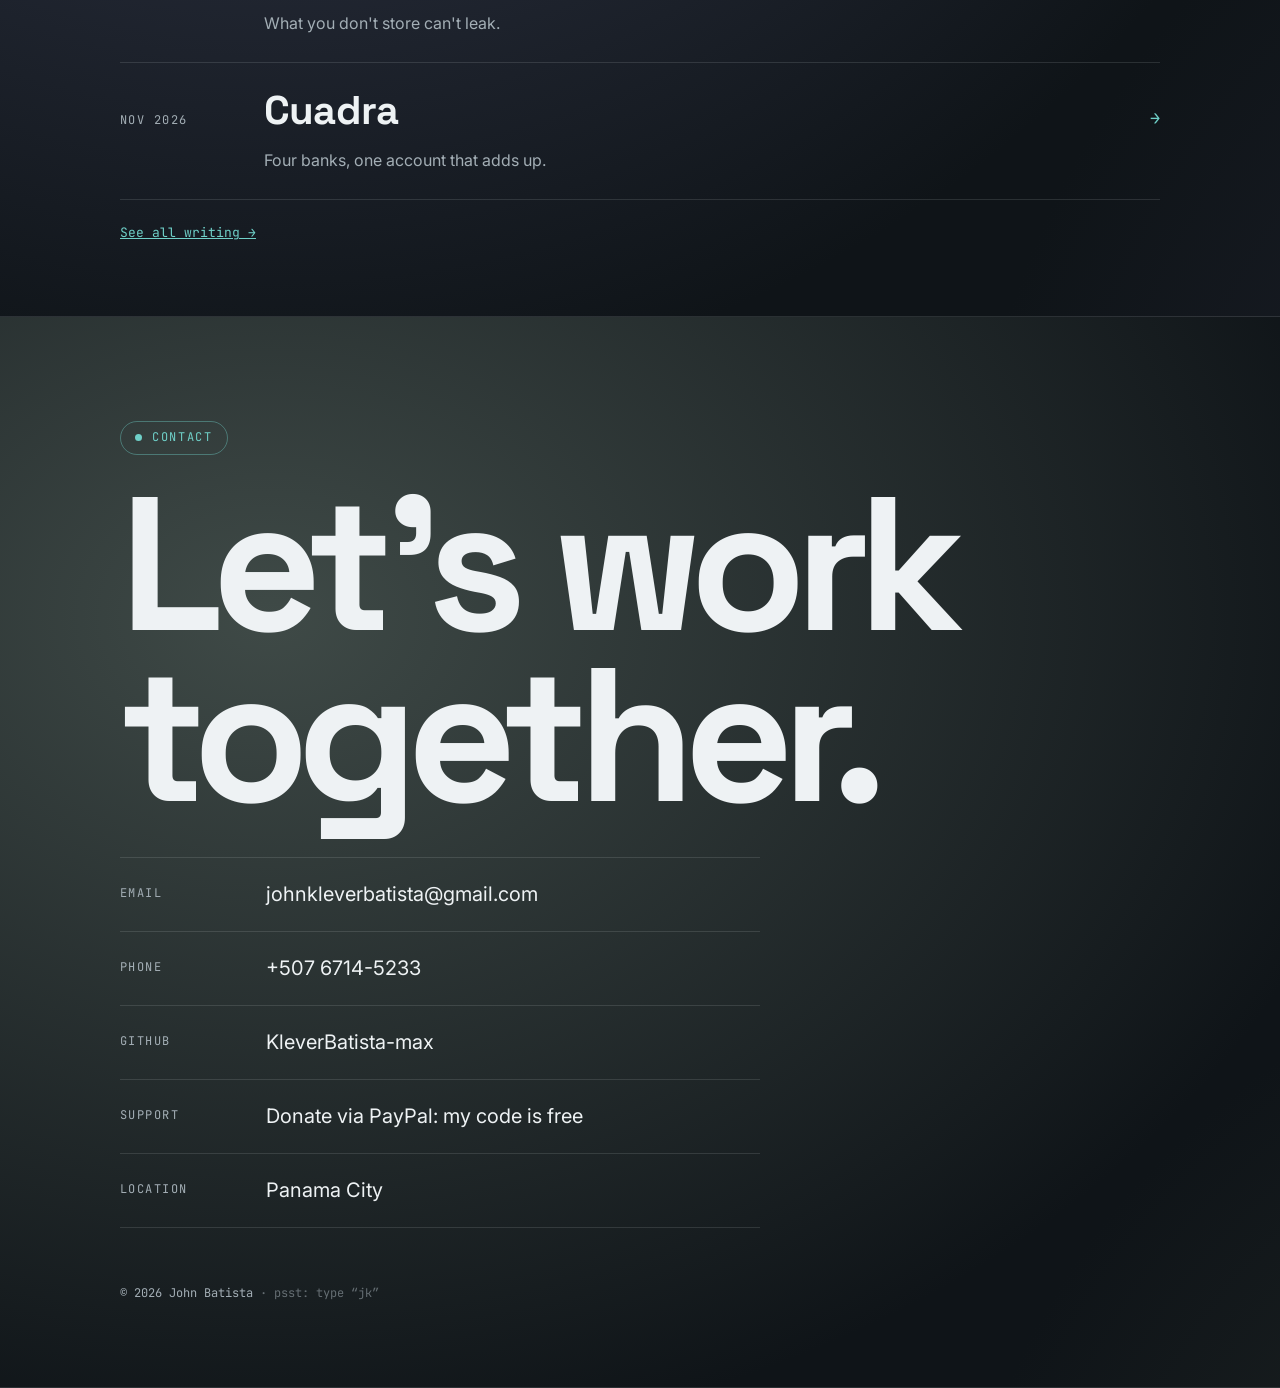
==== commit cab52198: "Recetario: enlace a la vitrina pública (el original es privado) y portada sin decir que todo el códi" ====
--- a/index.html
+++ b/index.html
@@ -103,7 +103,7 @@
       <a class="item" href="blog/tax-refund.html"><span class="k" data-en="FIRST PROJECTS">PRIMEROS PROYECTOS</span><span class="t glitch" data-text="Impuestos en automático" data-en="Taxes on autopilot">Impuestos en automático</span><span class="go">→</span><span class="d" data-en="A bot, Excel macros and shortcuts to recover sales tax.">Un bot, macros de Excel y atajos para recuperar impuestos de ventas.</span></a>
       <a class="item" href="blog/scanner.html"><span class="k" data-en="UTILITY">UTILIDAD</span><span class="t glitch" data-text="Scanner Effect">Scanner Effect</span><span class="go">→</span><span class="d" data-en="An old-scanner look for any photo or PDF, without uploading anything.">Efecto de escáner viejo para cualquier foto o PDF, sin subir nada.</span></a>
     </div>
-    <p class="code" data-en='All the code is public on <a href="https://github.com/KleverBatista-max" rel="noopener">GitHub</a>. Want to use it or see a demo? <a href="#contacto">Write to me</a>.'>Todo el código es público en <a href="https://github.com/KleverBatista-max" rel="noopener">GitHub</a>. ¿Quieres usarlo o ver una demostración? <a href="#contacto">Escríbeme</a>.</p>
+    <p class="code" data-en='Most of the code is public on <a href="https://github.com/KleverBatista-max" rel="noopener">GitHub</a>. The tools of my own business (Recetario, Packages and Claims) are private; Recetario has a public showcase. Want to use something or see a demo? <a href="#contacto">Write to me</a>.'>La mayor parte del código es pública en <a href="https://github.com/KleverBatista-max" rel="noopener">GitHub</a>. Las herramientas de mi propio negocio (Recetario, Paquetes y Reclamos) son privadas; del Recetario hay una vitrina pública. ¿Quieres usar algo o ver una demostración? <a href="#contacto">Escríbeme</a>.</p>
   </div>
 </section>
 
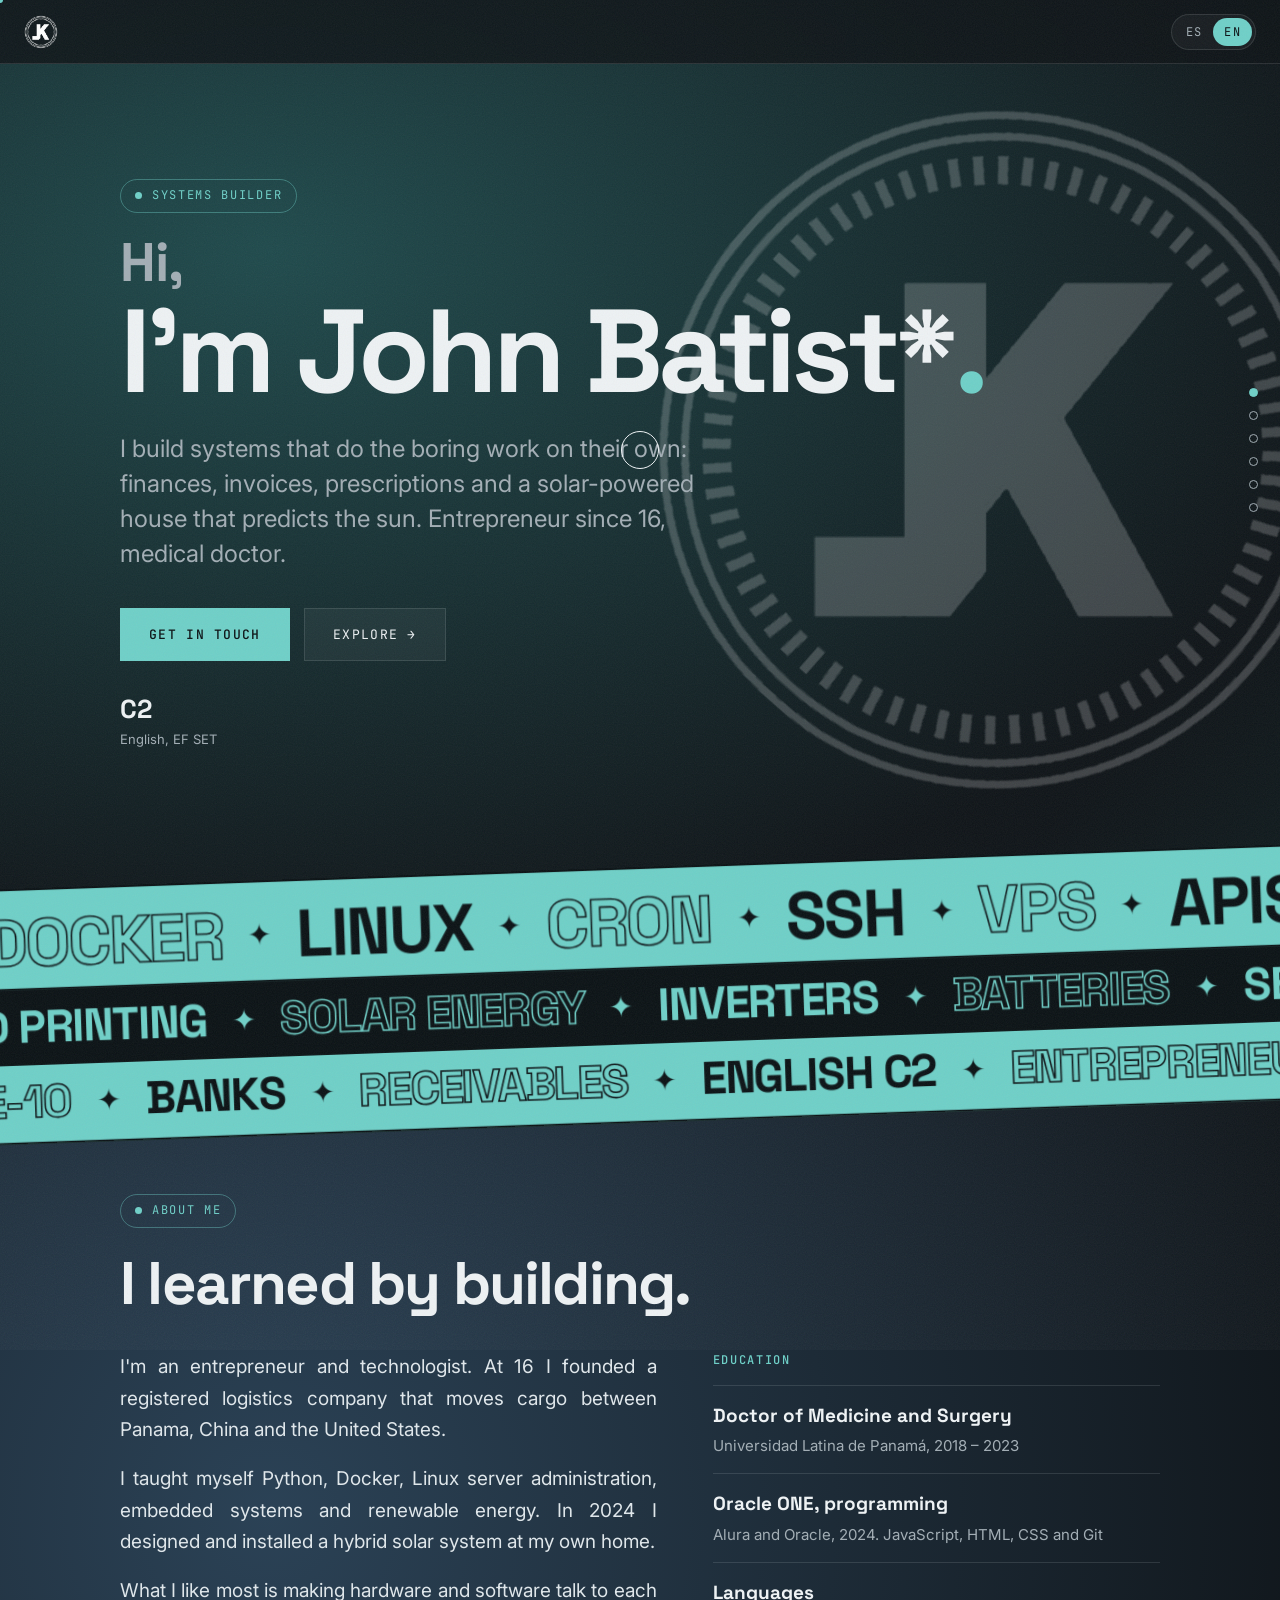
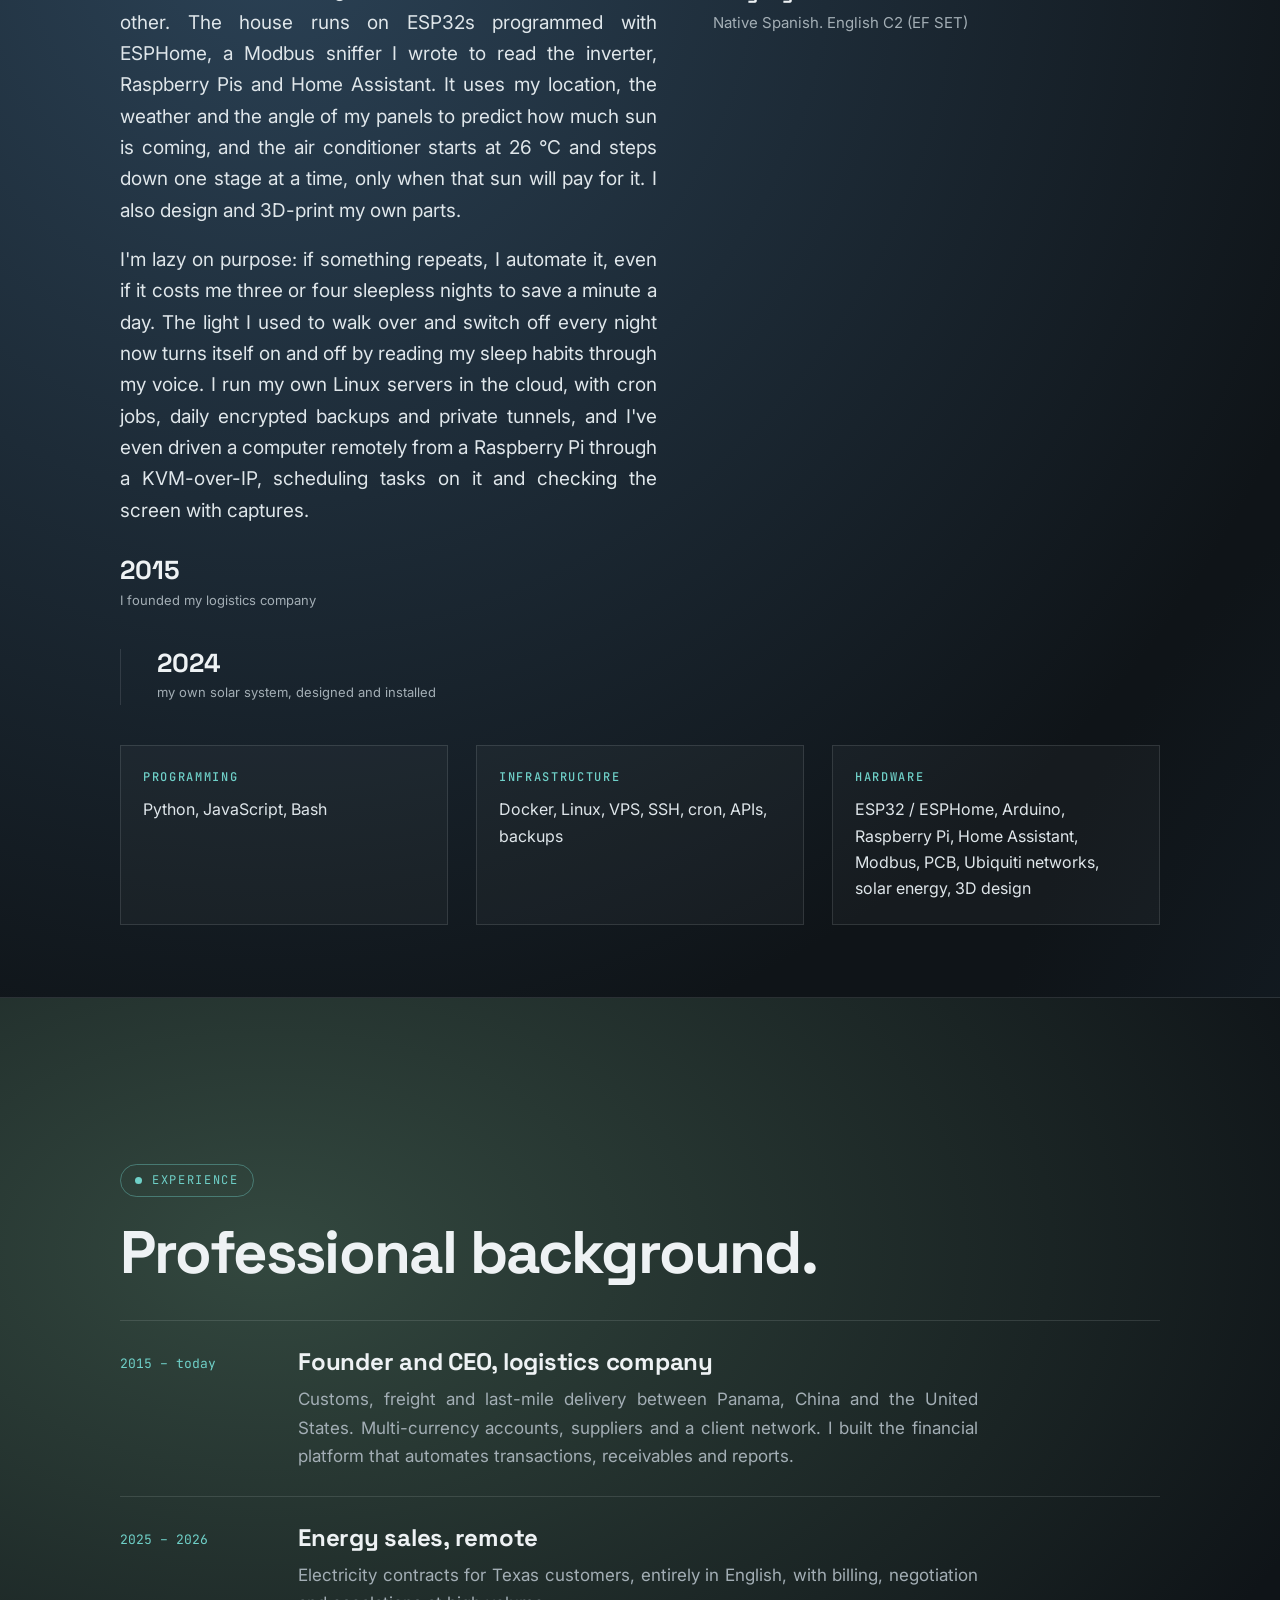
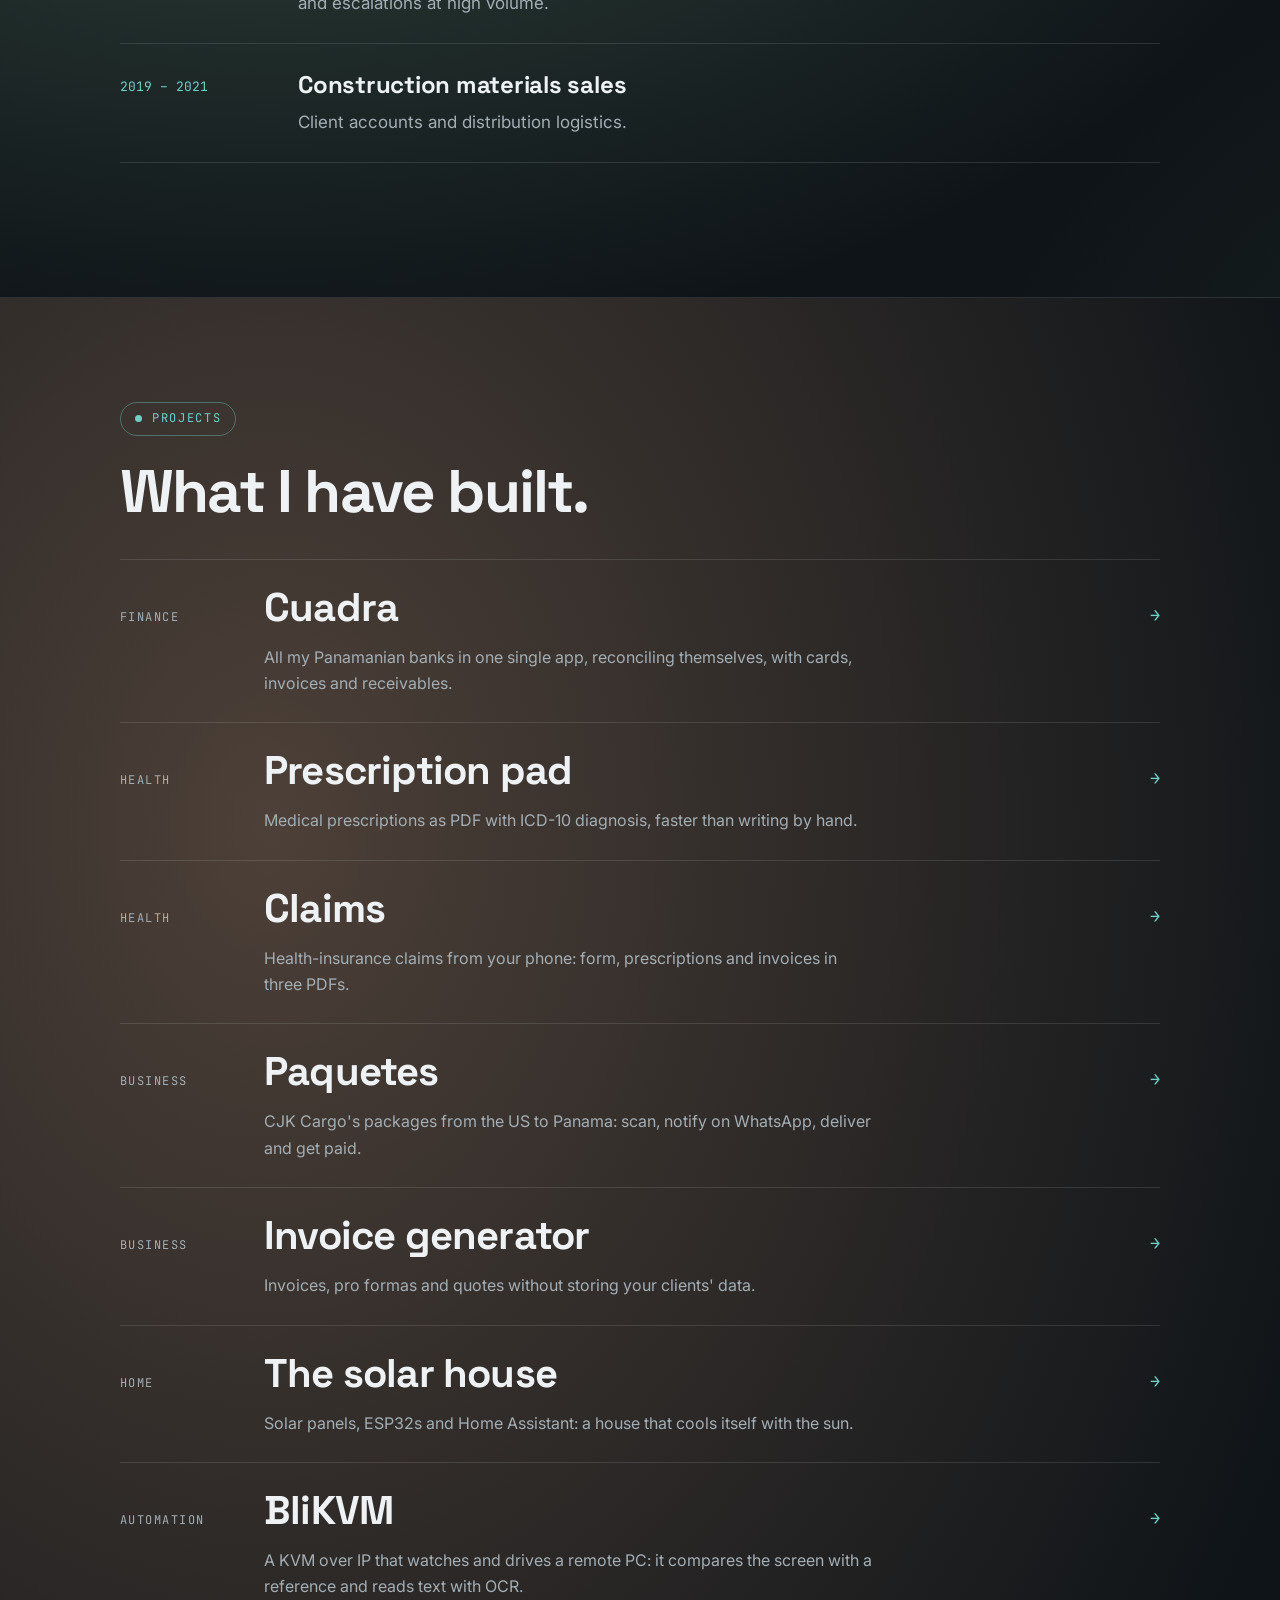
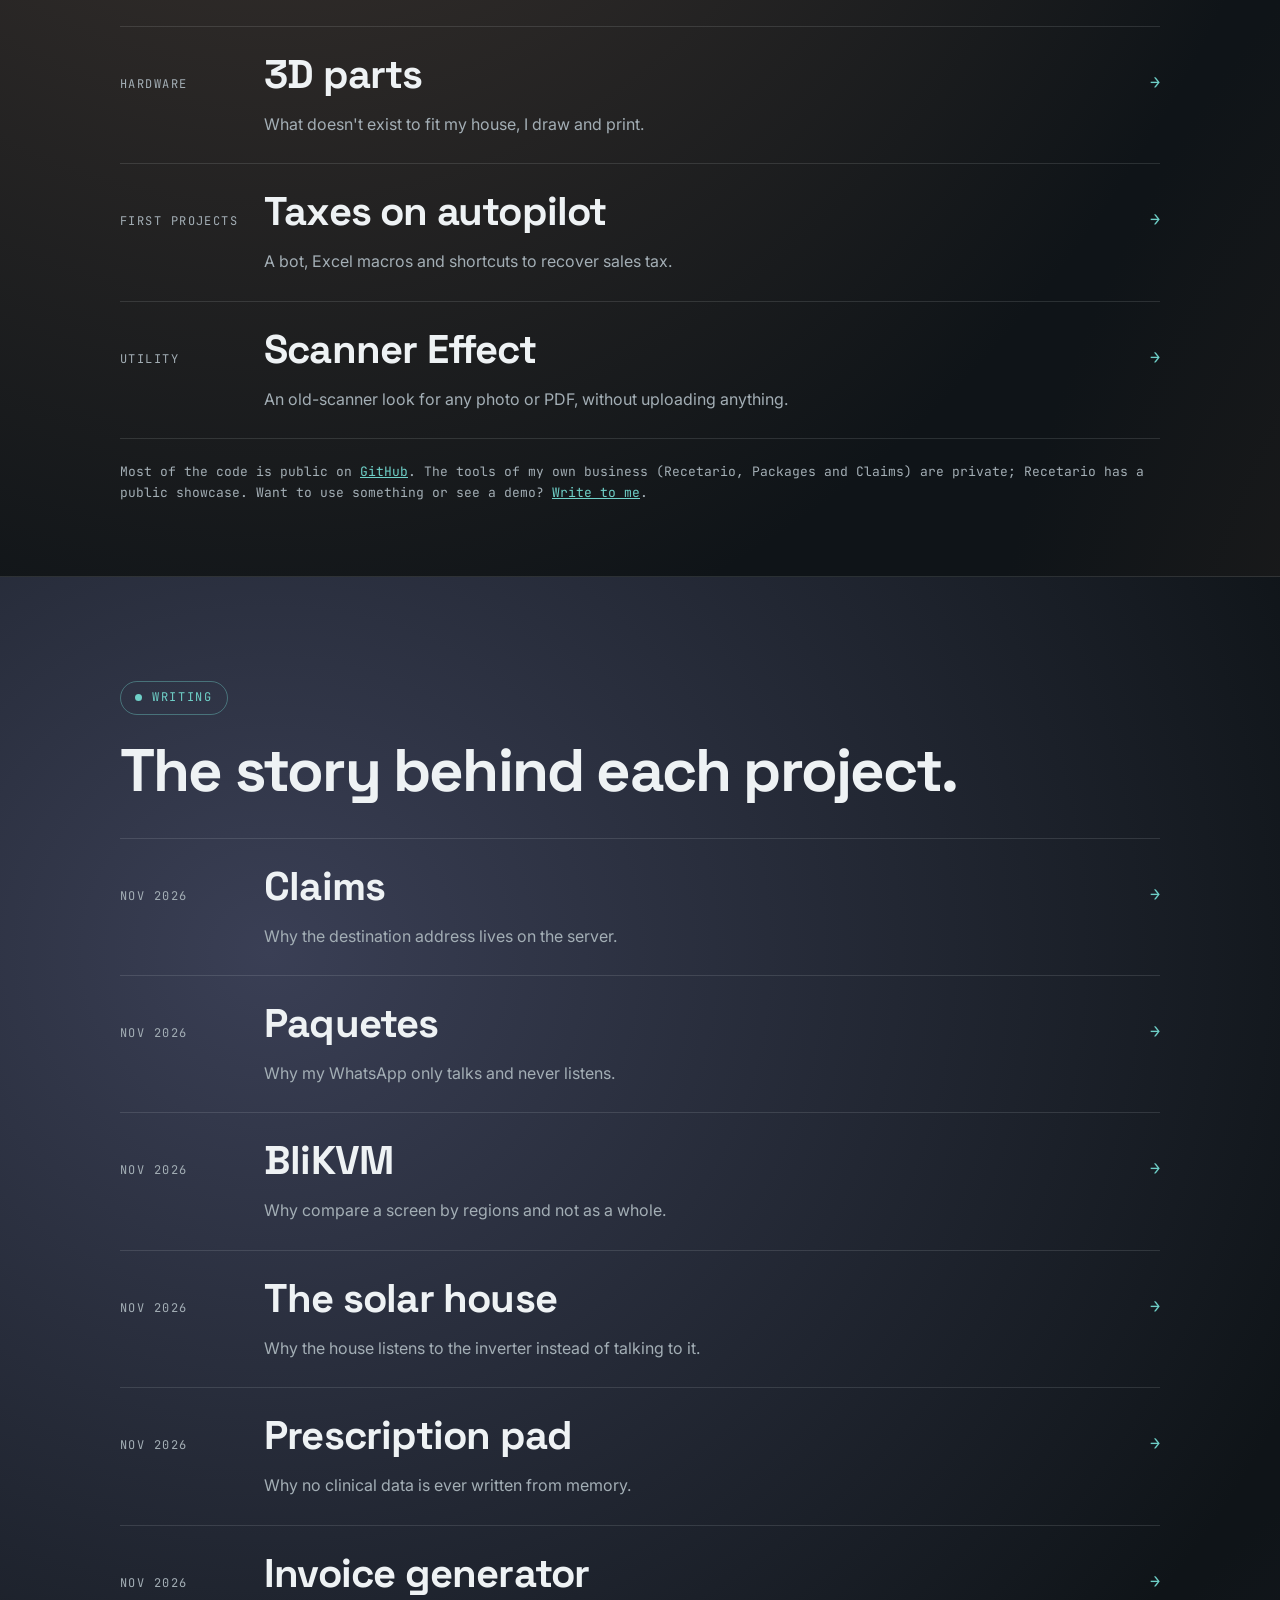
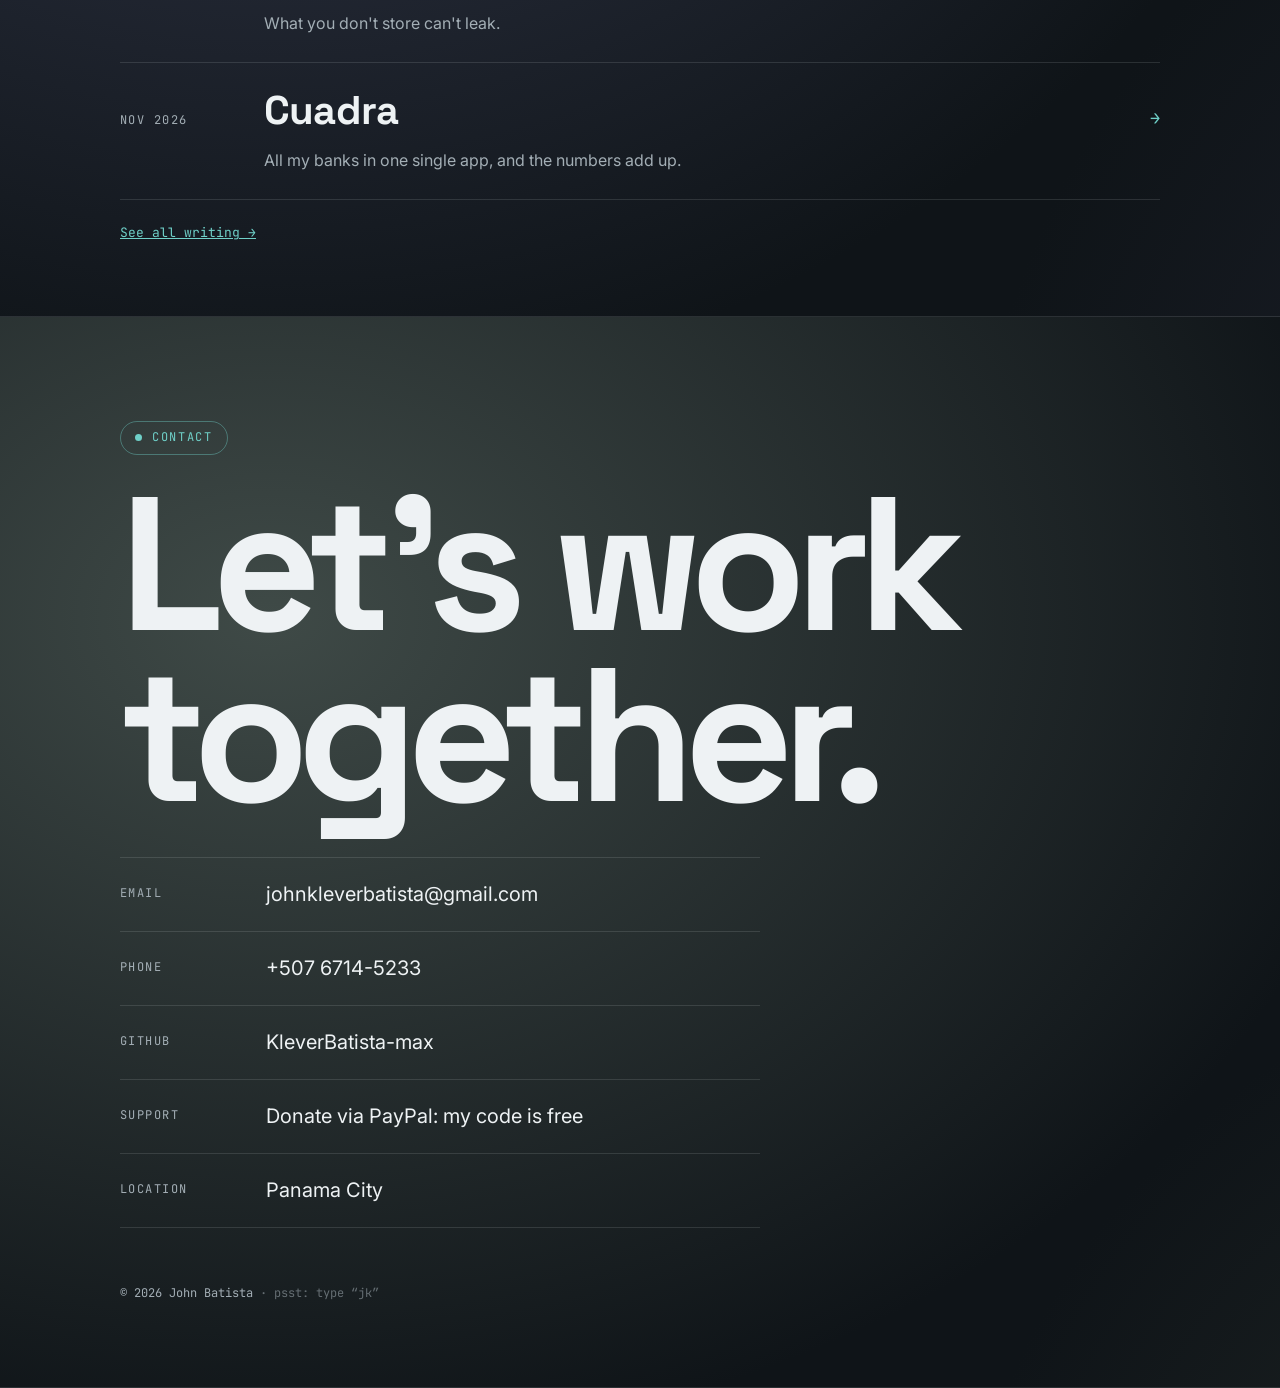
==== commit 2da76c99: "Cuadra: todos los bancos en una sola app (post e índice)" ====
--- a/index.html
+++ b/index.html
@@ -92,7 +92,7 @@
     <span class="label" data-en="Projects">Proyectos</span>
     <h2 data-en="What I have built.">Lo que he construido.</h2>
     <div class="big">
-      <a class="item" href="blog/cuadra.html"><span class="k" data-en="FINANCE">FINANZAS</span><span class="t glitch" data-text="Cuadra">Cuadra</span><span class="go">→</span><span class="d" data-en="My four Panamanian banks reconciling themselves, with cards, invoices and receivables.">Mis cuatro bancos de Panamá cuadrando solos, con tarjetas, facturas y cuentas por cobrar.</span></a>
+      <a class="item" href="blog/cuadra.html"><span class="k" data-en="FINANCE">FINANZAS</span><span class="t glitch" data-text="Cuadra">Cuadra</span><span class="go">→</span><span class="d" data-en="All my Panamanian banks in one single app, reconciling themselves, with cards, invoices and receivables.">Todos mis bancos de Panamá en una sola app, cuadrando solos, con tarjetas, facturas y cuentas por cobrar.</span></a>
       <a class="item" href="blog/recetario.html"><span class="k" data-en="HEALTH">SALUD</span><span class="t glitch" data-text="Recetario" data-en="Prescription pad">Recetario</span><span class="go">→</span><span class="d" data-en="Medical prescriptions as PDF with ICD-10 diagnosis, faster than writing by hand.">Recetas médicas en PDF con diagnóstico CIE-10, más rápidas que a mano.</span></a>
       <a class="item" href="blog/reclamos.html"><span class="k" data-en="HEALTH">SALUD</span><span class="t glitch" data-text="Reclamos" data-en="Claims">Reclamos</span><span class="go">→</span><span class="d" data-en="Health-insurance claims from your phone: form, prescriptions and invoices in three PDFs.">Reclamos de seguro médico desde el teléfono: formulario, recetas y facturas en tres PDF.</span></a>
       <a class="item" href="blog/paquetes.html"><span class="k" data-en="BUSINESS">NEGOCIO</span><span class="t glitch" data-text="Paquetes">Paquetes</span><span class="go">→</span><span class="d" data-en="CJK Cargo's packages from the US to Panama: scan, notify on WhatsApp, deliver and get paid.">Paquetes de CJK Cargo, de Estados Unidos a Panamá: escanear, avisar por WhatsApp, entregar y cobrar.</span></a>
@@ -118,7 +118,7 @@
       <a class="item" href="blog/casa-solar.html"><span class="k">NOV 2026</span><span class="t glitch" data-text="La casa solar" data-en="The solar house">La casa solar</span><span class="go">→</span><span class="d" data-en="Why the house listens to the inverter instead of talking to it.">Por qué la casa escucha al inversor en vez de hablarle.</span></a>
       <a class="item" href="blog/recetario.html"><span class="k">NOV 2026</span><span class="t glitch" data-text="Recetario" data-en="Prescription pad">Recetario</span><span class="go">→</span><span class="d" data-en="Why no clinical data is ever written from memory.">Por qué ningún dato clínico se escribe de memoria.</span></a>
       <a class="item" href="blog/facturas.html"><span class="k">NOV 2026</span><span class="t glitch" data-text="Generador de facturas" data-en="Invoice generator">Generador de facturas</span><span class="go">→</span><span class="d" data-en="What you don't store can't leak.">Lo que no guardas no se puede filtrar.</span></a>
-      <a class="item" href="blog/cuadra.html"><span class="k">NOV 2026</span><span class="t glitch" data-text="Cuadra">Cuadra</span><span class="go">→</span><span class="d" data-en="Four banks, one account that adds up.">Cuatro bancos, una sola cuenta que cuadra.</span></a>
+      <a class="item" href="blog/cuadra.html"><span class="k">NOV 2026</span><span class="t glitch" data-text="Cuadra">Cuadra</span><span class="go">→</span><span class="d" data-en="All my banks in one single app, and the numbers add up.">Todos mis bancos en una sola app, y las cuentas cuadran.</span></a>
     </div>
     <p class="code"><a href="blog/" data-en="See all writing →">Ver todos los escritos →</a></p>
   </div>
